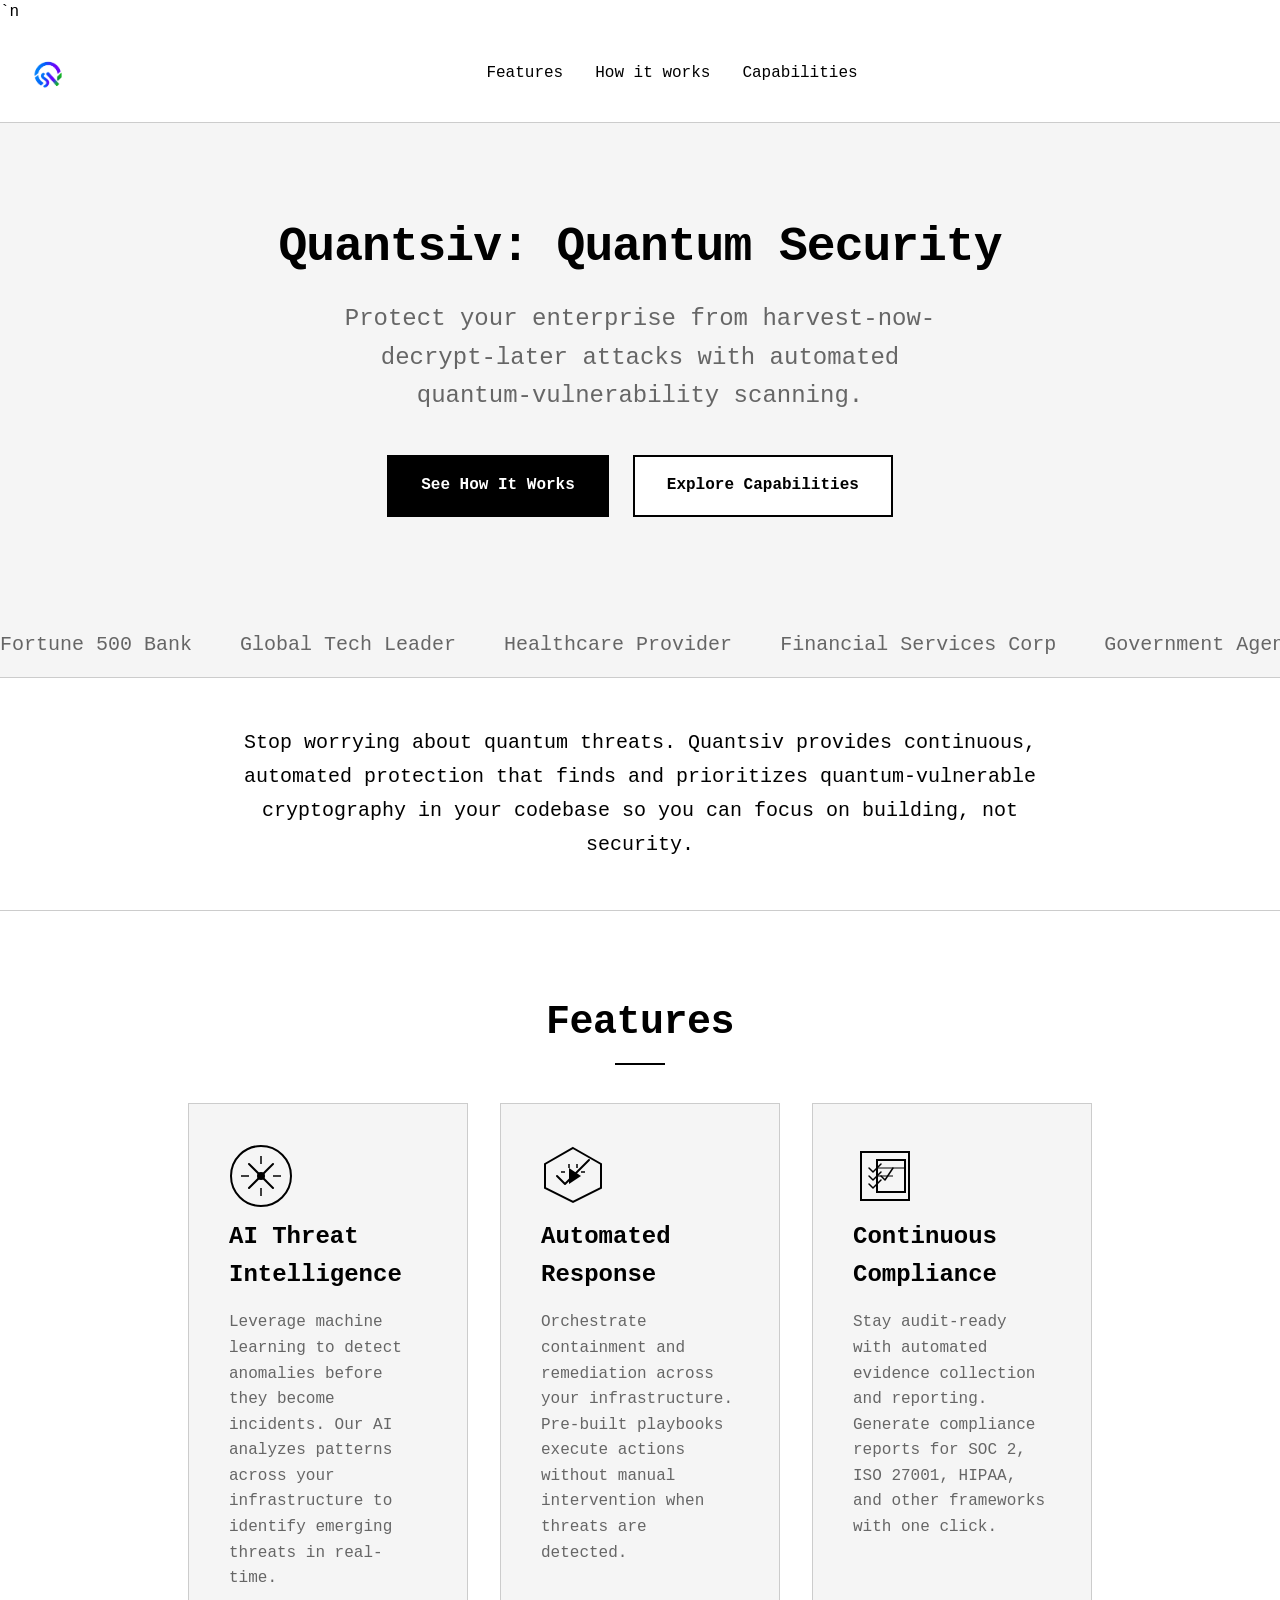
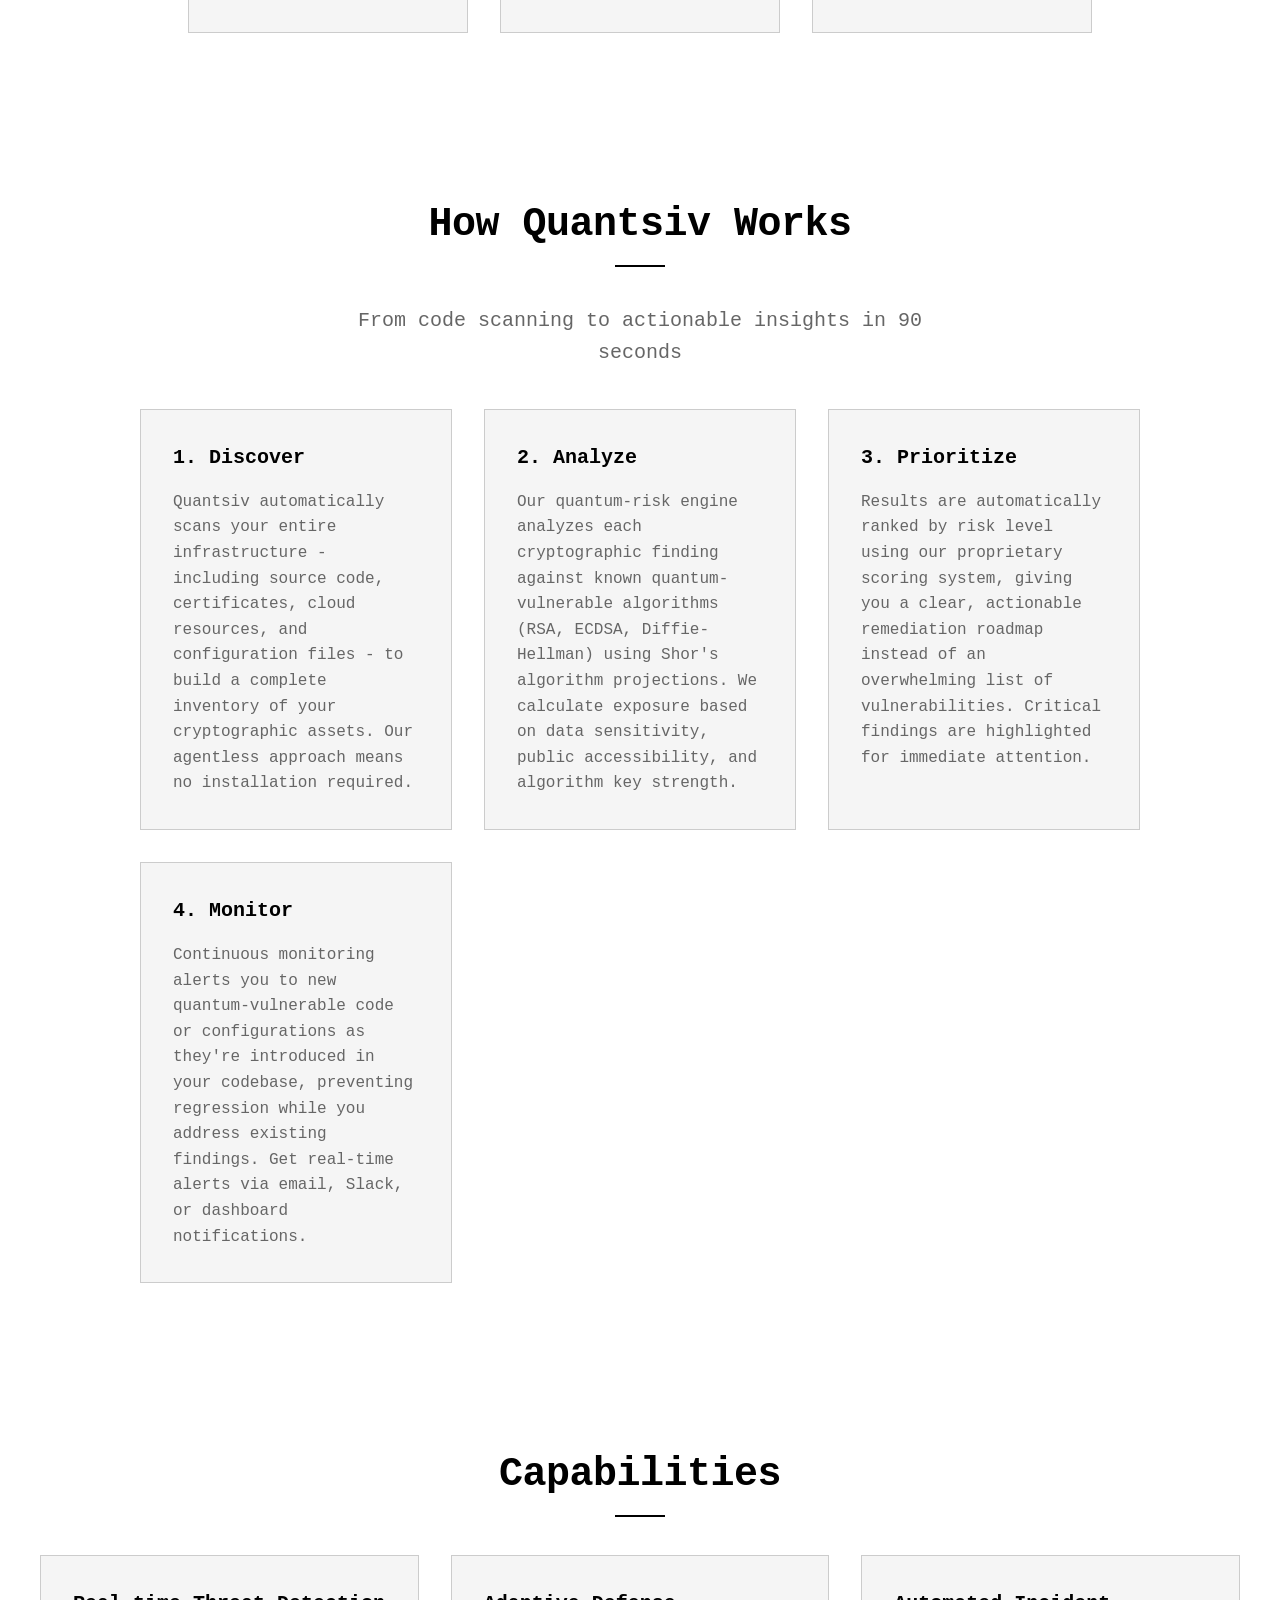
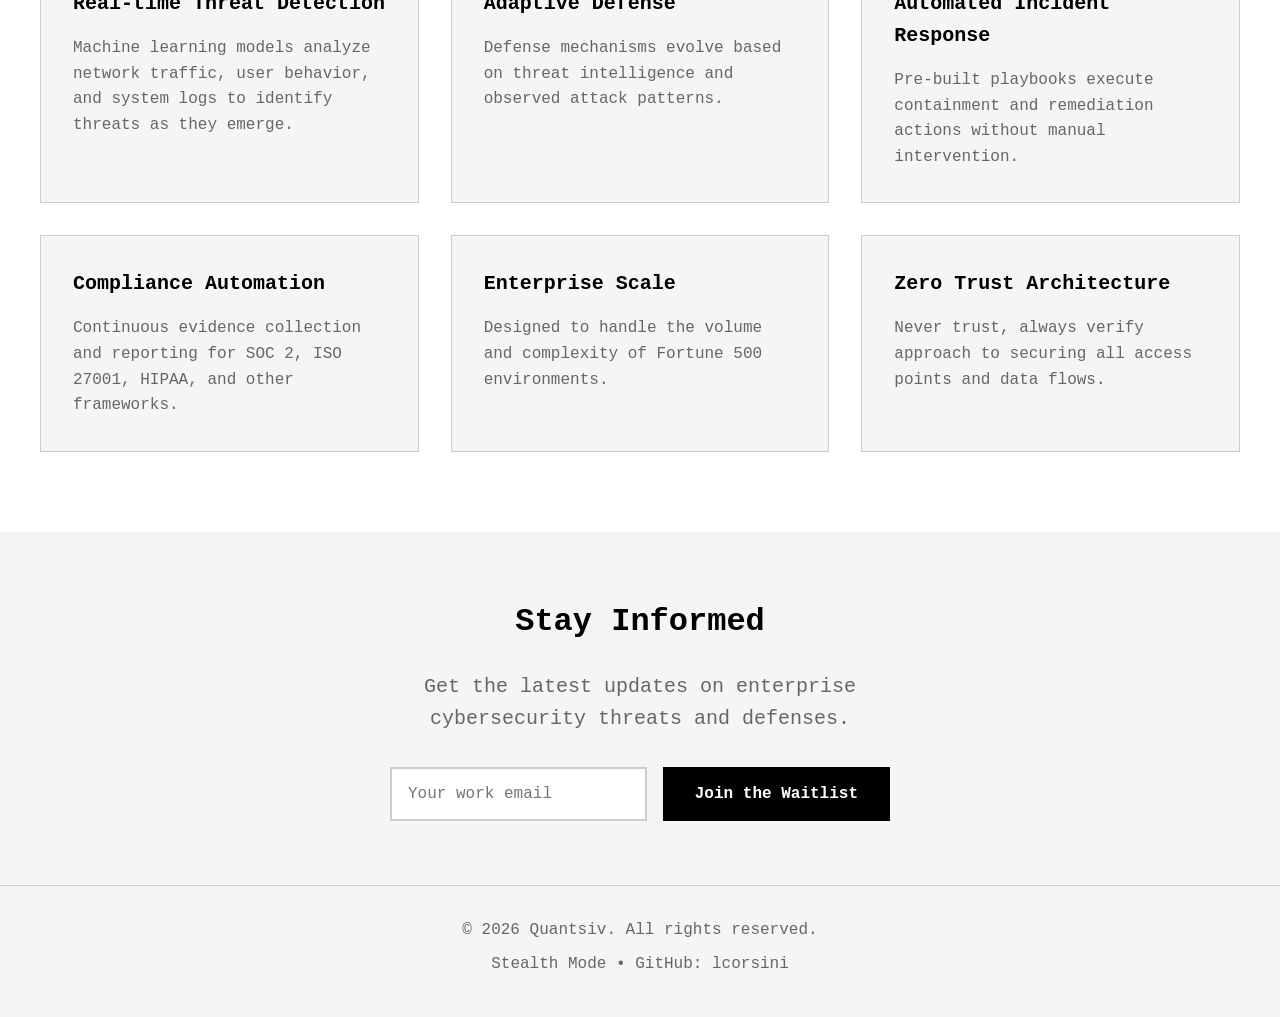
==== index.html @ 157225ce "Remove the 90-second note from How Quantsiv Works" ====
<!DOCTYPE html>
<html lang="en">
<head>
    <meta charset="UTF-8">`n    <link rel="icon" href="assets/logo-symbol.png" type="image/png">
    <meta name="viewport" content="width=device-width, initial-scale=1.0">
    <title>Quantsiv - Quantum Security Platform</title>
    <link rel="stylesheet" href="style.css">
</head>
<body>
    <!-- Header with three-part layout -->
    <header class="site-header">
        <div class="brand-center"><img src="assets/logo-symbol.png" alt="Quantsiv Logo" class="logo"></div>
        <nav class="nav-center">
            <ul class="nav-list">
                <li><a href="#features" class="nav-link">Features</a></li>
                <li><a href="#how-it-works" class="nav-link">How it works</a></li>
                <li><a href="#capabilities" class="nav-link">Capabilities</a></li>
            </ul>
        </nav>
    </header>

    <!-- Hero section -->
    <section class="hero">
        <h1>Quantsiv: Quantum Security</h1>
<p class="hero-subheading">Protect your enterprise from harvest-now-decrypt-later attacks with automated quantum-vulnerability scanning.</p>
        <div class="hero-buttons">
            <a href="#features" class="cta-primary">See How It Works</a>
            <a href="#capabilities" class="cta-secondary">Explore Capabilities</a>
        </div>
    </section>

    <!-- Supported companies auto-scrolling banner -->
    <section class="supported-banner">
        <div class="banner-track">
            <span class="banner-item">Fortune 500 Bank</span>
            <span class="banner-item">Global Tech Leader</span>
            <span class="banner-item">Healthcare Provider</span>
            <span class="banner-item">Financial Services Corp</span>
            <span class="banner-item">Government Agency</span>
            <span class="banner-item">Retail Chain</span>
            <span class="banner-item">Manufacturing Giant</span>
            <span class="banner-item">Telecom Provider</span>
            <span class="banner-item">Fortune 500 Bank</span>
            <span class="banner-item">Global Tech Leader</span>
            <span class="banner-item">Healthcare Provider</span>
            <span class="banner-item">Financial Services Corp</span>
            <span class="banner-item">Government Agency</span>
            <span class="banner-item">Retail Chain</span>
            <span class="banner-item">Manufacturing Giant</span>
            <span class="banner-item">Telecom Provider</span>
        </div>
    </section>

    <!-- Security statement -->
    <section class="security-statement">
        <p>Stop worrying about quantum threats. Quantsiv provides continuous, automated protection that finds and prioritizes quantum-vulnerable cryptography in your codebase so you can focus on building, not security.</p>
    </section>

    <!-- Features section -->
    <section id="features" class="section">
        <h2>Features</h2>
        <div class="features-grid">
            <div class="feature-card">
                <img src="assets/threat-intelligence.svg" alt="Threat Intelligence Illustration" class="feature-icon">
                <h3>AI Threat Intelligence</h3>
                <p>Leverage machine learning to detect anomalies before they become incidents. Our AI analyzes patterns across your infrastructure to identify emerging threats in real-time.</p>
            </div>
            <div class="feature-card">
                <img src="assets/automated-response.svg" alt="Automated Response Illustration" class="feature-icon">
                <h3>Automated Response</h3>
                <p>Orchestrate containment and remediation across your infrastructure. Pre-built playbooks execute actions without manual intervention when threats are detected.</p>
            </div>
            <div class="feature-card">
                <img src="assets/compliance.svg" alt="Compliance Illustration" class="feature-icon">
                <h3>Continuous Compliance</h3>
                <p>Stay audit‑ready with automated evidence collection and reporting. Generate compliance reports for SOC 2, ISO 27001, HIPAA, and other frameworks with one click.</p>
            </div>
        </div>
    </section>

    <!-- How it works section -->
    <section id="how-it-works" class="section">
        <h2>How Quantsiv Works</h2>
        <p class="section-subheading">From code scanning to actionable insights in 90 seconds</p>
        <div class="process-steps">
            <div class="step">
                <h3>1. Discover</h3>
                <p>Quantsiv automatically scans your entire infrastructure - including source code, certificates, cloud resources, and configuration files - to build a complete inventory of your cryptographic assets. Our agentless approach means no installation required.</p>
            </div>
            <div class="step">
                <h3>2. Analyze</h3>
                <p>Our quantum-risk engine analyzes each cryptographic finding against known quantum-vulnerable algorithms (RSA, ECDSA, Diffie-Hellman) using Shor's algorithm projections. We calculate exposure based on data sensitivity, public accessibility, and algorithm key strength.</p>
            </div>
            <div class="step">
                <h3>3. Prioritize</h3>
                <p>Results are automatically ranked by risk level using our proprietary scoring system, giving you a clear, actionable remediation roadmap instead of an overwhelming list of vulnerabilities. Critical findings are highlighted for immediate attention.</p>
            </div>
            <div class="step">
                <h3>4. Monitor</h3>
                <p>Continuous monitoring alerts you to new quantum-vulnerable code or configurations as they're introduced in your codebase, preventing regression while you address existing findings. Get real-time alerts via email, Slack, or dashboard notifications.</p>
            </div>
        </div>
        
        <div class="process-footer">
            <p class="process-note"></p>
        </div>
    </section>

    <!-- Capabilities section -->
    <section id="capabilities" class="section">
        <h2>Capabilities</h2>
        <div class="capabilities-grid">
            <div class="capability-item">
                <h3>Real-time Threat Detection</h3>
                <p>Machine learning models analyze network traffic, user behavior, and system logs to identify threats as they emerge.</p>
            </div>
            <div class="capability-item">
                <h3>Adaptive Defense</h3>
                <p>Defense mechanisms evolve based on threat intelligence and observed attack patterns.</p>
            </div>
            <div class="capability-item">
                <h3>Automated Incident Response</h3>
                <p>Pre-built playbooks execute containment and remediation actions without manual intervention.</p>
            </div>
            <div class="capability-item">
                <h3>Compliance Automation</h3>
                <p>Continuous evidence collection and reporting for SOC 2, ISO 27001, HIPAA, and other frameworks.</p>
            </div>
            <div class="capability-item">
                <h3>Enterprise Scale</h3>
                <p>Designed to handle the volume and complexity of Fortune 500 environments.</p>
            </div>
            <div class="capability-item">
                <h3>Zero Trust Architecture</h3>
                <p>Never trust, always verify approach to securing all access points and data flows.</p>
            </div>
        </div>
    </section>

    <!-- Newsletter section -->
    <section class="newsletter">
        <h2>Stay Informed</h2>
        <p>Get the latest updates on enterprise cybersecurity threats and defenses.</p>
        <form id="contact-form">
            <input type="email" placeholder="Your work email" required>
            <button type="submit">Join the Waitlist</button>
        </form>
    </section>

    <!-- Footer -->
    <footer>
        <div>© 2026 Quantsiv. All rights reserved.</div>
        <div>Stealth Mode • GitHub: lcorsini</div>
    </footer>

    <script src="script.js"></script>
</body>
</html>
---- style.css ----
/* Quantsiv Landing Page - Redesign */
:root {
    /* Black and White Color Scheme */
    --color-black: #000000;
    --color-white: #ffffff;
    --color-gray-light: #f5f5f5;
    --color-gray-medium: #cccccc;
    --color-gray-dark: #666666;

    /* Typography */
    --font-primary: 'Courier New', Courier, monospace;
    --font-size-base: 16px;
    --font-size-lg: 1.25rem;
    --font-size-xl: 1.5rem;
    --font-size-2xl: 2rem;
    --font-size-3xl: 2.5rem;
    --font-size-4xl: 3rem;
}

/* Base Styles */
* {
    margin: 0;
    padding: 0;
    box-sizing: border-box;
}

body {
    font-family: var(--font-primary);
    font-size: var(--font-size-base);
    background-color: var(--color-white);
    color: var(--color-black);
    line-height: 1.6;
}

/* Header Layout */
.site-header {
    display: flex;
    justify-content: center;
    align-items: center;
    padding: 2rem;
    border-bottom: 1px solid var(--color-gray-medium);
    gap: 2rem;
    flex-wrap: wrap;
}

.logo-left,
.brand-center,
.nav-right {
    display: flex;
    align-items: center;
}

.logo-left {
    font-weight: bold;
    font-size: var(--font-size-xl);
    letter-spacing: -0.5px;
}

.brand-center {
    font-weight: bold;
    font-size: var(--font-size-2xl);
    letter-spacing: -1px;
    justify-content: center;
}

.nav-right {
    gap: 2rem;
}

.nav-list {
    display: flex;
    list-style: none;
    gap: 2rem;
}

.nav-link {
    text-decoration: none;
    color: var(--color-black);
    font-weight: 500;
    transition: opacity 0.3s ease;
}

.nav-link:hover {
    opacity: 0.8;
}

/* Hero Section */
.hero {
    text-align: center;
    padding: 6rem 2rem;
    background-color: var(--color-gray-light);
}

.hero h1 {
    font-size: var(--font-size-4xl);
    margin-bottom: 1.5rem;
    letter-spacing: -1px;
    line-height: 1.2;
}

.hero-subheading {
    font-size: var(--font-size-xl);
    color: var(--color-gray-dark);
    margin-bottom: 2.5rem;
    max-width: 600px;
    margin-left: auto;
    margin-right: auto;
}

.hero-buttons {
    display: flex;
    gap: 1.5rem;
    justify-content: center;
    flex-wrap: wrap;
}

.cta-primary,
.cta-secondary {
    display: inline-block;
    padding: 1rem 2rem;
    border-radius: 0;
    text-decoration: none;
    font-weight: bold;
    transition: all 0.3s ease;
    border: 2px solid;
    cursor: pointer;
}

.cta-primary {
    background-color: var(--color-black);
    color: var(--color-white);
    border-color: var(--color-black);
}

.cta-primary:hover {
    background-color: var(--color-white);
    color: var(--color-black);
}

.cta-secondary {
    background-color: var(--color-white);
    color: var(--color-black);
    border-color: var(--color-black);
}

.cta-secondary:hover {
    background-color: var(--color-black);
    color: var(--color-white);
}

/* Supported Companies Banner */
.supported-banner {
    overflow: hidden;
    background-color: var(--color-gray-light);
    padding: 1rem 0;
    position: relative;
}

.banner-track {
    display: flex;
    gap: 3rem;
    animation: marquee 20s linear infinite;
    white-space: nowrap;
}

.banner-item {
    font-size: var(--font-size-lg);
    color: var(--color-gray-dark);
    white-space: nowrap;
}

@keyframes marquee {
    0% {
        transform: translateX(0);
    }
    100% {
        transform: translateX(-50%);
    }
}

/* Security Statement */
.security-statement {
    text-align: center;
    padding: 3rem 2rem;
    background-color: var(--color-white);
    border-top: 1px solid var(--color-gray-medium);
    border-bottom: 1px solid var(--color-gray-medium);
}

.security-statement p {
    font-size: var(--font-size-lg);
    max-width: 800px;
    margin: 0 auto;
    line-height: 1.7;
    color: var(--color-black);
}

/* Sections */
.section {
    padding: 5rem 2rem;
    text-align: center;
}

.section h2 {
    font-size: var(--font-size-3xl);
    margin-bottom: 3rem;
    letter-spacing: -0.5px;
    position: relative;
    display: inline-block;
}

.section h2::after {
    content: '';
    position: absolute;
    bottom: -10px;
    left: 50%;
    transform: translateX(-50%);
    width: 50px;
    height: 2px;
    background-color: var(--color-black);
}

/* New subsection styling */
.section-subheading {
    font-size: var(--font-size-lg);
    color: var(--color-gray-dark);
    margin-bottom: 2.5rem;
    max-width: 600px;
    margin-left: auto;
    margin-right: auto;
}

/* Features Section */
.features-grid {
    display: flex;
    gap: 2rem;
    justify-content: center;
    flex-wrap: wrap;
    max-width: 1200px;
    margin: 0 auto;
}

.feature-card {
    background-color: var(--color-gray-light);
    border: 1px solid var(--color-gray-medium);
    border-radius: 0;
    padding: 2.5rem;
    width: 280px;
    text-align: left;
    transition: transform 0.3s ease, box-shadow 0.3s ease;
}

.feature-card:hover {
    transform: translateY(-5px);
    box-shadow: 0 10px 20px rgba(0,0,0,0.1);
}

.feature-card h3 {
    font-size: var(--font-size-xl);
    margin-bottom: 1rem;
    color: var(--color-black);
}

.feature-card p {
    font-size: var(--font-size-base);
    color: var(--color-gray-dark);
    line-height: 1.6;
}

/* How it works section */
.process-steps {
    display: flex;
    gap: 2rem;
    justify-content: center;
    flex-wrap: wrap;
    max-width: 1000px;
    margin: 0 auto;
}

.step {
    background-color: var(--color-gray-light);
    border: 1px solid var(--color-gray-medium);
    border-radius: 0;
    padding: 2rem;
    width: 280px;
    text-align: left;
}

.step h3 {
    font-size: var(--font-size-lg);
    margin-bottom: 1rem;
    color: var(--color-black);
}

.step p {
    font-size: var(--font-size-base);
    color: var(--color-gray-dark);
    line-height: 1.6;
}

/* Capabilities Section */
.capabilities-grid {
    display: grid;
    grid-template-columns: repeat(auto-fit, minmax(300px, 1fr));
    gap: 2rem;
    max-width: 1200px;
    margin: 0 auto;
}

.capability-item {
    background-color: var(--color-gray-light);
    border: 1px solid var(--color-gray-medium);
    border-radius: 0;
    padding: 2rem;
    text-align: left;
}

.capability-item h3 {
    font-size: var(--font-size-lg);
    margin-bottom: 1rem;
    color: var(--color-black);
}

.capability-item p {
    font-size: var(--font-size-base);
    color: var(--color-gray-dark);
    line-height: 1.6;
}

/* Newsletter Section */
.newsletter {
    text-align: center;
    padding: 4rem 2rem;
    background-color: var(--color-gray-light);
}

.newsletter h2 {
    font-size: var(--font-size-2xl);
    margin-bottom: 1.5rem;
}

.newsletter p {
    font-size: var(--font-size-lg);
    color: var(--color-gray-dark);
    margin-bottom: 2rem;
    max-width: 600px;
    margin-left: auto;
    margin-right: auto;
}

.newsletter form {
    display: flex;
    gap: 1rem;
    max-width: 500px;
    margin: 0 auto;
}

.newsletter input {
    flex: 1;
    padding: 1rem;
    border: 2px solid var(--color-gray-medium);
    border-radius: 0;
    font-family: var(--font-primary);
    font-size: var(--font-size-base);
}

.newsletter input:focus {
    outline: none;
    border-color: var(--color-black);
}

.newsletter button {
    background-color: var(--color-black);
    color: var(--color-white);
    border: none;
    padding: 1rem 2rem;
    border-radius: 0;
    font-family: var(--font-primary);
    font-size: var(--font-size-base);
    font-weight: bold;
    cursor: pointer;
    transition: background-color 0.3s ease;
}

.newsletter button:hover {
    background-color: var(--color-gray-dark);
}

/* Footer */
footer {
    text-align: center;
    padding: 2rem;
    border-top: 1px solid var(--color-gray-medium);
    background-color: var(--color-gray-light);
    font-size: var(--font-size-base);
}

footer div {
    margin-bottom: 0.5rem;
    color: var(--color-gray-dark);
}

/* Smooth Scroll Behavior */
html {
    scroll-behavior: smooth;
}

/* Responsive Design */
@media (max-width: 768px) {
    .site-header {
        flex-wrap: wrap;
        gap: 1rem;
        padding: 1.5rem;
    }

    .logo-left,
    .brand-center,
    .nav-right {
        width: 100%;
        justify-content: center;
    }

    .nav-list {
        flex-wrap: wrap;
        justify-content: center;
        gap: 1rem;
    }

    .hero {
        padding: 4rem 1.5rem;
    }

    .hero h1 {
        font-size: var(--font-size-2xl);
    }

    .hero-subheading {
        font-size: var(--font-size-base);
    }

    .hero-buttons {
        flex-direction: column;
        align-items: center;
        gap: 1rem;
    }

    .cta-primary,
    .cta-secondary {
        width: 100%;
        max-width: 280px;
        text-align: center;
        padding: 0.875rem 1.5rem;
    }

    .security-statement {
        padding: 2rem 1.5rem;
    }

    .security-statement p {
        font-size: var(--font-size-base);
        line-height: 1.6;
    }

    .section {
        padding: 4rem 1.5rem;
    }

    .section h2 {
        font-size: var(--font-size-2xl);
        margin-bottom: 2rem;
    }

    .feature-card,
    .step {
        width: 100%;
        max-width: 320px;
        margin: 0 auto 1.5rem;
    }

    .features-grid,
    .process-steps {
        gap: 1.5rem;
    }

    .capabilities-grid {
        grid-template-columns: 1fr;
        gap: 1.5rem;
    }

    .newsletter {
        padding: 3rem 1.5rem;
    }

    .newsletter h2 {
        font-size: var(--font-size-xl);
        margin-bottom: 1rem;
    }

    .newsletter p {
        font-size: var(--font-size-lg);
        margin-bottom: 1.5rem;
    }

    .newsletter form {
        gap: 0.75rem;
    }

    .newsletter input,
    .newsletter button {
        padding: 0.875rem;
        font-size: var(--font-size-base);
    }

    .supported-banner {
        padding: 0.75rem 0;
    }

    .banner-track {
        gap: 2rem;
        animation: marquee 15s linear infinite;
    }

    .banner-item {
        font-size: var(--font-size-base);
    }

    footer {
        padding: 1.5rem;
    }

    footer div {
        margin-bottom: 0.25rem;
        font-size: var(--font-size-sm);
    }
}

/* Additional small screen adjustments */
@media (max-width: 480px) {
    .site-header {
        padding: 1rem;
    }

    .logo-left {
        font-size: var(--font-size-lg);
    }

    .brand-center {
        font-size: var(--font-size-xl);
    }

    .hero h1 {
        font-size: var(--font-size-xl);
    }

    .section {
        padding: 3rem 1rem;
    }

    .section h2 {
        font-size: var(--font-size-xl);
    }

    .feature-card,
    .step {
        padding: 2rem;
    }

    .capability-item {
        padding: 1.5rem;
    }

    .newsletter input {
        font-size: var(--font-size-sm);
    }

    .newsletter button {
        font-size: var(--font-size-sm);
        padding: 0.75rem 1.25rem;
    }
}

/* Add font-size-sm variable */
:root {
    /* Black and White Color Scheme */
    --color-black: #000000;
    --color-white: #ffffff;
    --color-gray-light: #f5f5f5;
    --color-gray-medium: #cccccc;
    --color-gray-dark: #666666;

    /* Typography */
    --font-primary: 'Courier New', Courier, monospace;
    --font-size-base: 16px;
    --font-size-sm: 0.875rem;
    --font-size-lg: 1.25rem;
    --font-size-xl: 1.5rem;
    --font-size-2xl: 2rem;
    --font-size-3xl: 2.5rem;
    --font-size-4xl: 3rem;
}
/* Logo styles */
.logo {
    height: 2rem;
    width: auto;
    display: inline-block;
}

/* Header layout adjustments */
.site-header {
    justify-content: flex-start;
    align-items: center;
}
.brand-center {
    flex-shrink: 0;
}
.nav-center {
    flex-grow: 1;
    text-align: center;
}
.nav-list {
    justify-content: center;
}

/* Process steps stacked horizontal rectangles */
.process-steps {
    flex-direction: column;
    align-items: stretch;
}
.step {
    width: 100%;
    max-width: none;
}

/* Process steps like capabilities rectangles */
.process-steps {
    display: grid;
    grid-template-columns: repeat(auto-fit, minmax(300px, 1fr));
    gap: 2rem;
}
.step {
    width: 100%;
}
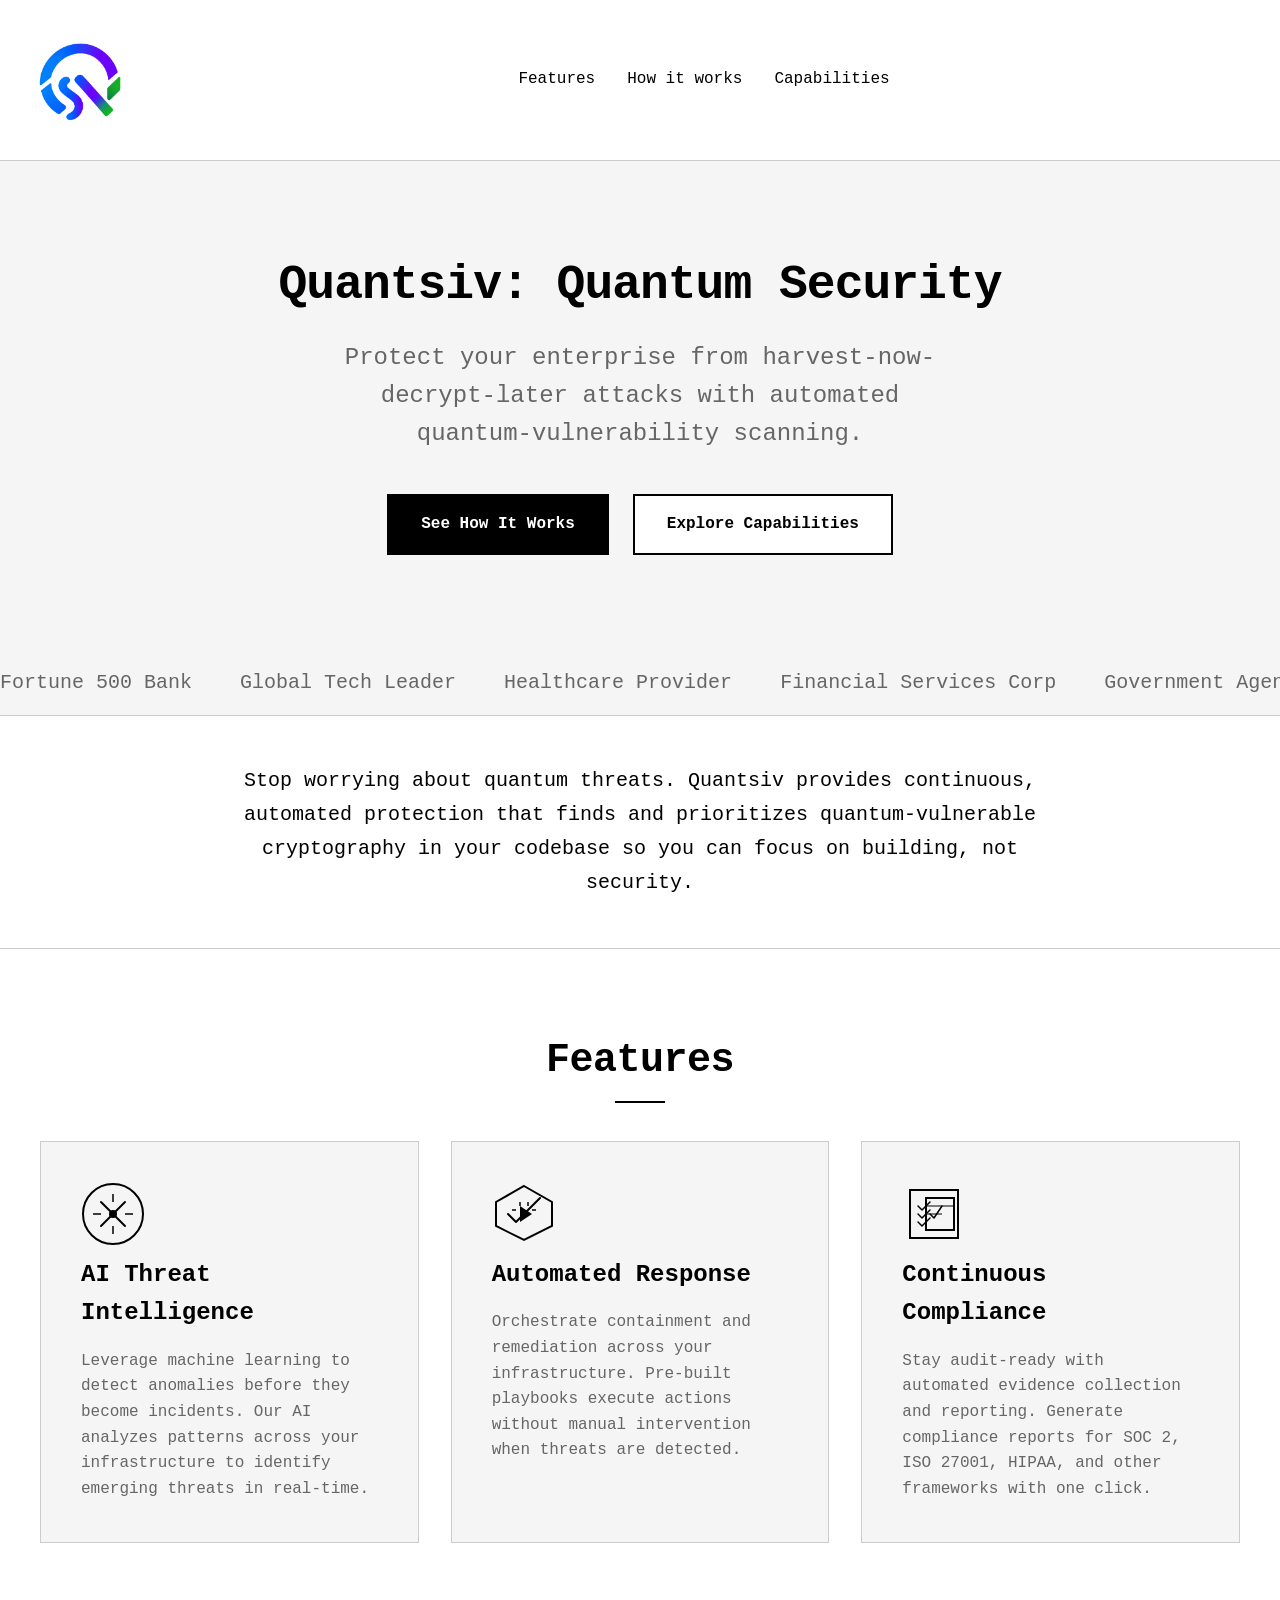
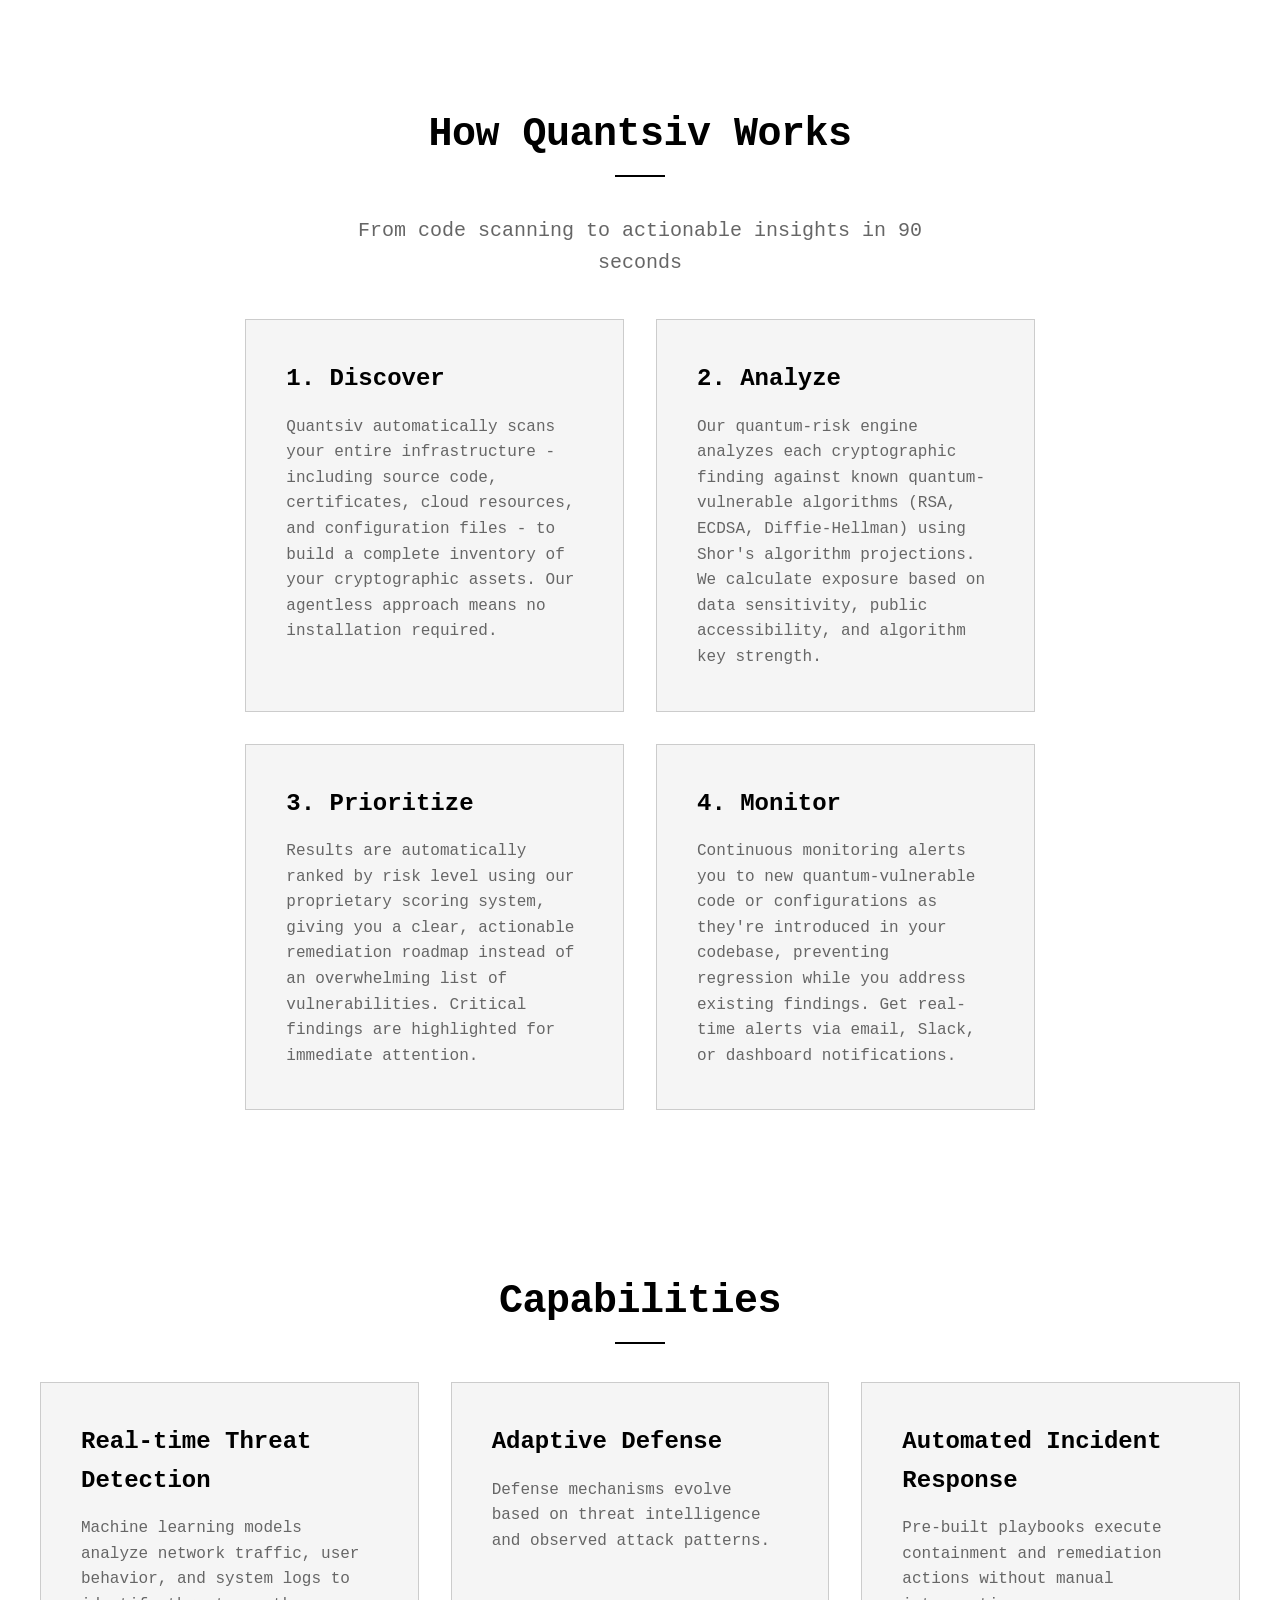
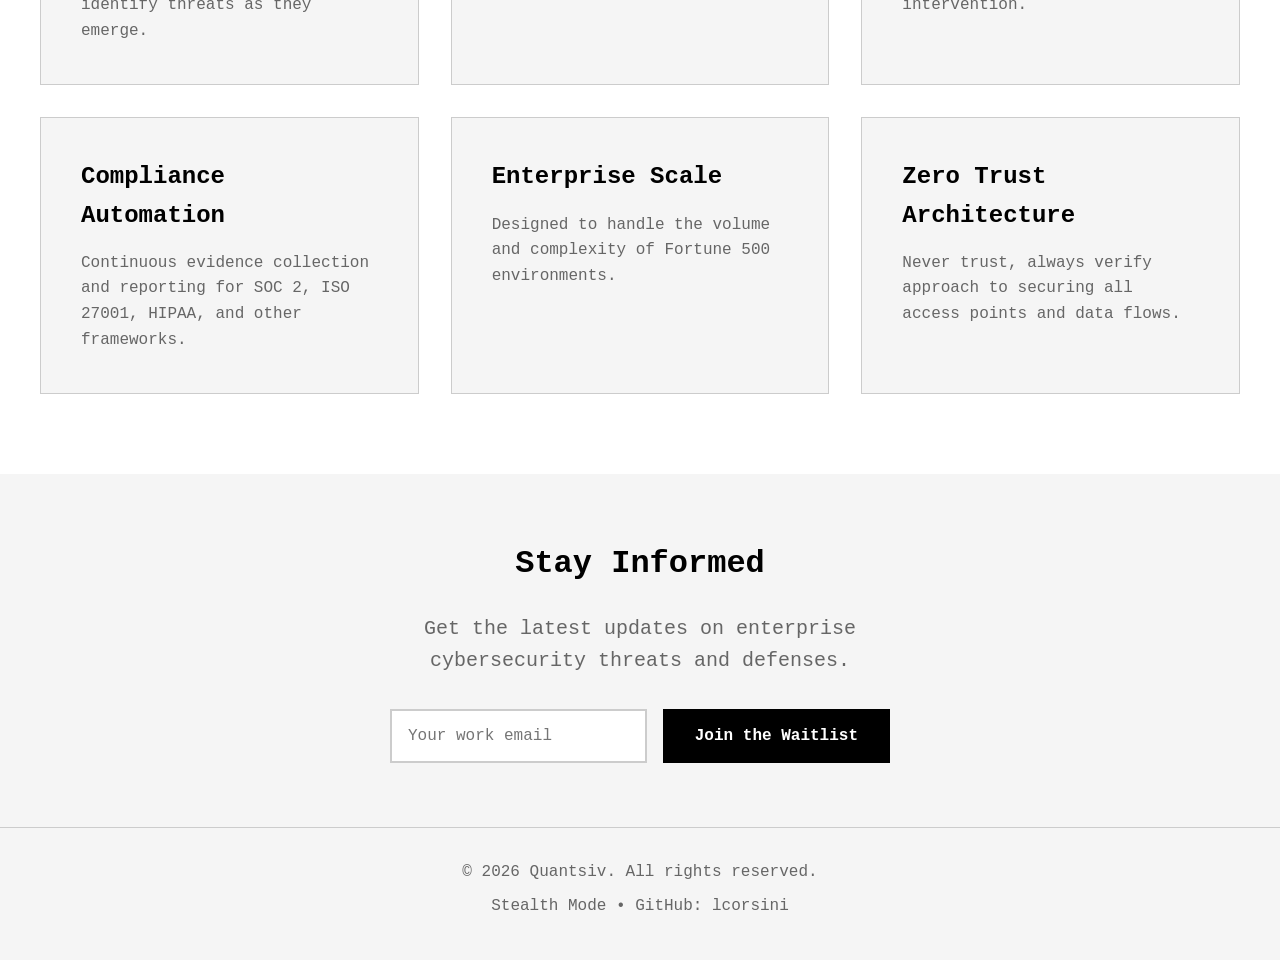
==== commit 6e31685f: "Unify card grids and fix stray character in head - Remove stray "n" between the charset meta and fav" ====
--- a/index.html
+++ b/index.html
@@ -1,7 +1,8 @@
 <!DOCTYPE html>
 <html lang="en">
 <head>
-    <meta charset="UTF-8">`n    <link rel="icon" href="assets/logo-symbol.png" type="image/png">
+    <meta charset="UTF-8">
+    <link rel="icon" href="assets/logo-symbol.png" type="image/png">
     <meta name="viewport" content="width=device-width, initial-scale=1.0">
     <title>Quantsiv - Quantum Security Platform</title>
     <link rel="stylesheet" href="style.css">
--- a/style.css
+++ b/style.css
@@ -10,11 +10,16 @@
     /* Typography */
     --font-primary: 'Courier New', Courier, monospace;
     --font-size-base: 16px;
+    --font-size-sm: 0.875rem;
     --font-size-lg: 1.25rem;
     --font-size-xl: 1.5rem;
     --font-size-2xl: 2rem;
     --font-size-3xl: 2.5rem;
     --font-size-4xl: 3rem;
+
+    /* Shared card grid (Features / How it works / Capabilities) */
+    --grid-max: 1200px;
+    --grid-gap: 2rem;
 }
 
 /* Base Styles */
@@ -35,7 +40,7 @@
 /* Header Layout */
 .site-header {
     display: flex;
-    justify-content: center;
+    justify-content: flex-start;
     align-items: center;
     padding: 2rem;
     border-bottom: 1px solid var(--color-gray-medium);
@@ -48,6 +53,25 @@
 .nav-right {
     display: flex;
     align-items: center;
+}
+
+.logo {
+    height: 6rem;
+    width: auto;
+    display: inline-block;
+}
+
+.brand-center {
+    flex-shrink: 0;
+}
+
+.nav-center {
+    flex-grow: 1;
+    text-align: center;
+}
+
+.nav-list {
+    justify-content: center;
 }
 
 .logo-left {
@@ -230,97 +254,58 @@
     margin-right: auto;
 }
 
-/* Features Section */
-.features-grid {
-    display: flex;
-    gap: 2rem;
-    justify-content: center;
-    flex-wrap: wrap;
-    max-width: 1200px;
+/* Card grids - Features, How it works and Capabilities share one grid system */
+.features-grid,
+.capabilities-grid,
+.process-steps {
+    display: grid;
+    gap: var(--grid-gap);
+    max-width: var(--grid-max);
     margin: 0 auto;
 }
 
-.feature-card {
+.features-grid,
+.capabilities-grid {
+    grid-template-columns: repeat(3, 1fr);
+}
+
+/* 2x2: steps 1 + 2 on the top row, 3 + 4 on the bottom row.
+   The container is narrowed so a 2-up cell ends up exactly as wide as a
+   3-up cell in the sections above. */
+.process-steps {
+    grid-template-columns: repeat(2, 1fr);
+    max-width: calc((var(--grid-max) - 2 * var(--grid-gap)) / 3 * 2 + var(--grid-gap));
+}
+
+/* Cards - identical box, padding and ease-out hover for all three sections */
+.feature-card,
+.step,
+.capability-item {
     background-color: var(--color-gray-light);
     border: 1px solid var(--color-gray-medium);
     border-radius: 0;
     padding: 2.5rem;
-    width: 280px;
     text-align: left;
-    transition: transform 0.3s ease, box-shadow 0.3s ease;
-}
-
-.feature-card:hover {
+    transition: transform 0.3s ease-out, box-shadow 0.3s ease-out;
+}
+
+.feature-card:hover,
+.step:hover,
+.capability-item:hover {
     transform: translateY(-5px);
-    box-shadow: 0 10px 20px rgba(0,0,0,0.1);
-}
-
-.feature-card h3 {
+    box-shadow: 0 10px 20px rgba(0, 0, 0, 0.1);
+}
+
+.feature-card h3,
+.step h3,
+.capability-item h3 {
     font-size: var(--font-size-xl);
     margin-bottom: 1rem;
     color: var(--color-black);
 }
 
-.feature-card p {
-    font-size: var(--font-size-base);
-    color: var(--color-gray-dark);
-    line-height: 1.6;
-}
-
-/* How it works section */
-.process-steps {
-    display: flex;
-    gap: 2rem;
-    justify-content: center;
-    flex-wrap: wrap;
-    max-width: 1000px;
-    margin: 0 auto;
-}
-
-.step {
-    background-color: var(--color-gray-light);
-    border: 1px solid var(--color-gray-medium);
-    border-radius: 0;
-    padding: 2rem;
-    width: 280px;
-    text-align: left;
-}
-
-.step h3 {
-    font-size: var(--font-size-lg);
-    margin-bottom: 1rem;
-    color: var(--color-black);
-}
-
-.step p {
-    font-size: var(--font-size-base);
-    color: var(--color-gray-dark);
-    line-height: 1.6;
-}
-
-/* Capabilities Section */
-.capabilities-grid {
-    display: grid;
-    grid-template-columns: repeat(auto-fit, minmax(300px, 1fr));
-    gap: 2rem;
-    max-width: 1200px;
-    margin: 0 auto;
-}
-
-.capability-item {
-    background-color: var(--color-gray-light);
-    border: 1px solid var(--color-gray-medium);
-    border-radius: 0;
-    padding: 2rem;
-    text-align: left;
-}
-
-.capability-item h3 {
-    font-size: var(--font-size-lg);
-    margin-bottom: 1rem;
-    color: var(--color-black);
-}
-
+.feature-card p,
+.step p,
 .capability-item p {
     font-size: var(--font-size-base);
     color: var(--color-gray-dark);
@@ -470,19 +455,9 @@
         margin-bottom: 2rem;
     }
 
-    .feature-card,
-    .step {
-        width: 100%;
-        max-width: 320px;
-        margin: 0 auto 1.5rem;
-    }
-
     .features-grid,
+    .capabilities-grid,
     .process-steps {
-        gap: 1.5rem;
-    }
-
-    .capabilities-grid {
         grid-template-columns: 1fr;
         gap: 1.5rem;
     }
@@ -561,10 +536,7 @@
     }
 
     .feature-card,
-    .step {
-        padding: 2rem;
-    }
-
+    .step,
     .capability-item {
         padding: 1.5rem;
     }
@@ -579,64 +551,3 @@
     }
 }
 
-/* Add font-size-sm variable */
-:root {
-    /* Black and White Color Scheme */
-    --color-black: #000000;
-    --color-white: #ffffff;
-    --color-gray-light: #f5f5f5;
-    --color-gray-medium: #cccccc;
-    --color-gray-dark: #666666;
-
-    /* Typography */
-    --font-primary: 'Courier New', Courier, monospace;
-    --font-size-base: 16px;
-    --font-size-sm: 0.875rem;
-    --font-size-lg: 1.25rem;
-    --font-size-xl: 1.5rem;
-    --font-size-2xl: 2rem;
-    --font-size-3xl: 2.5rem;
-    --font-size-4xl: 3rem;
-}
-/* Logo styles */
-.logo {
-    height: 2rem;
-    width: auto;
-    display: inline-block;
-}
-
-/* Header layout adjustments */
-.site-header {
-    justify-content: flex-start;
-    align-items: center;
-}
-.brand-center {
-    flex-shrink: 0;
-}
-.nav-center {
-    flex-grow: 1;
-    text-align: center;
-}
-.nav-list {
-    justify-content: center;
-}
-
-/* Process steps stacked horizontal rectangles */
-.process-steps {
-    flex-direction: column;
-    align-items: stretch;
-}
-.step {
-    width: 100%;
-    max-width: none;
-}
-
-/* Process steps like capabilities rectangles */
-.process-steps {
-    display: grid;
-    grid-template-columns: repeat(auto-fit, minmax(300px, 1fr));
-    gap: 2rem;
-}
-.step {
-    width: 100%;
-}
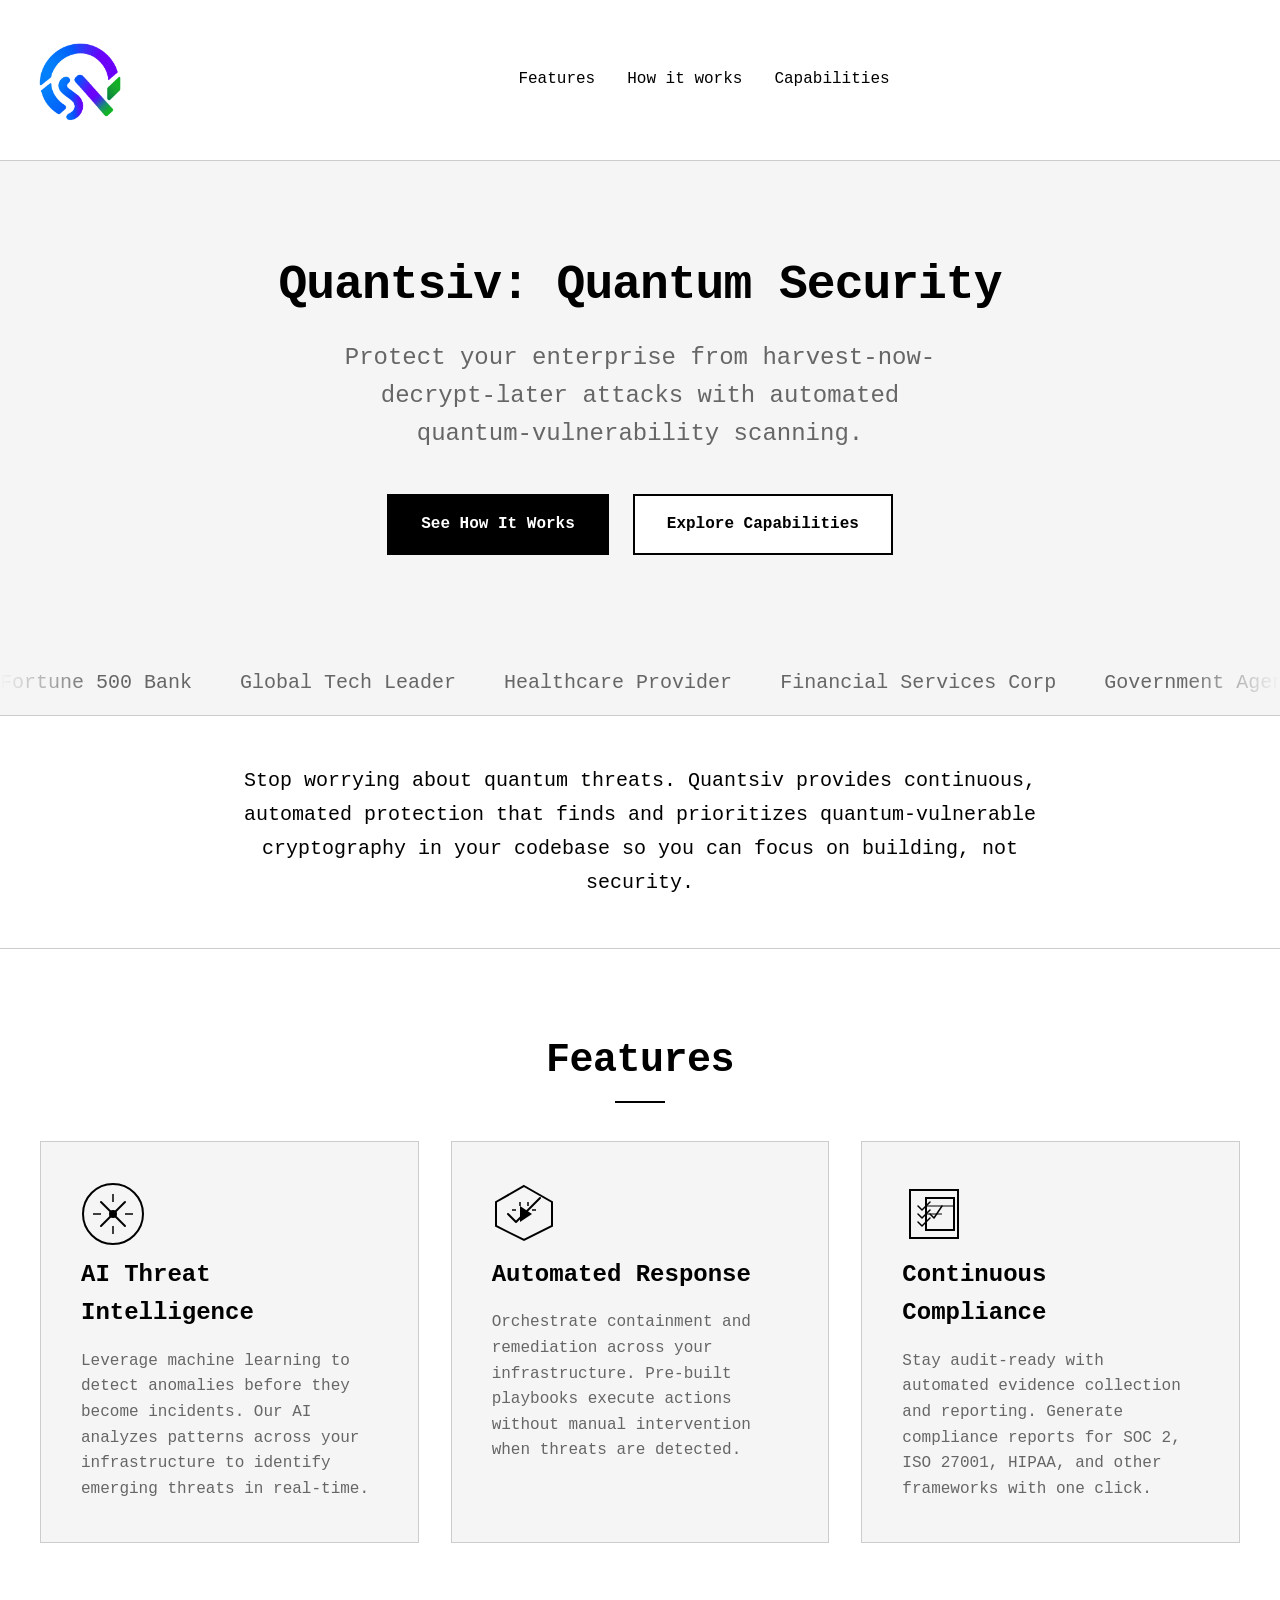
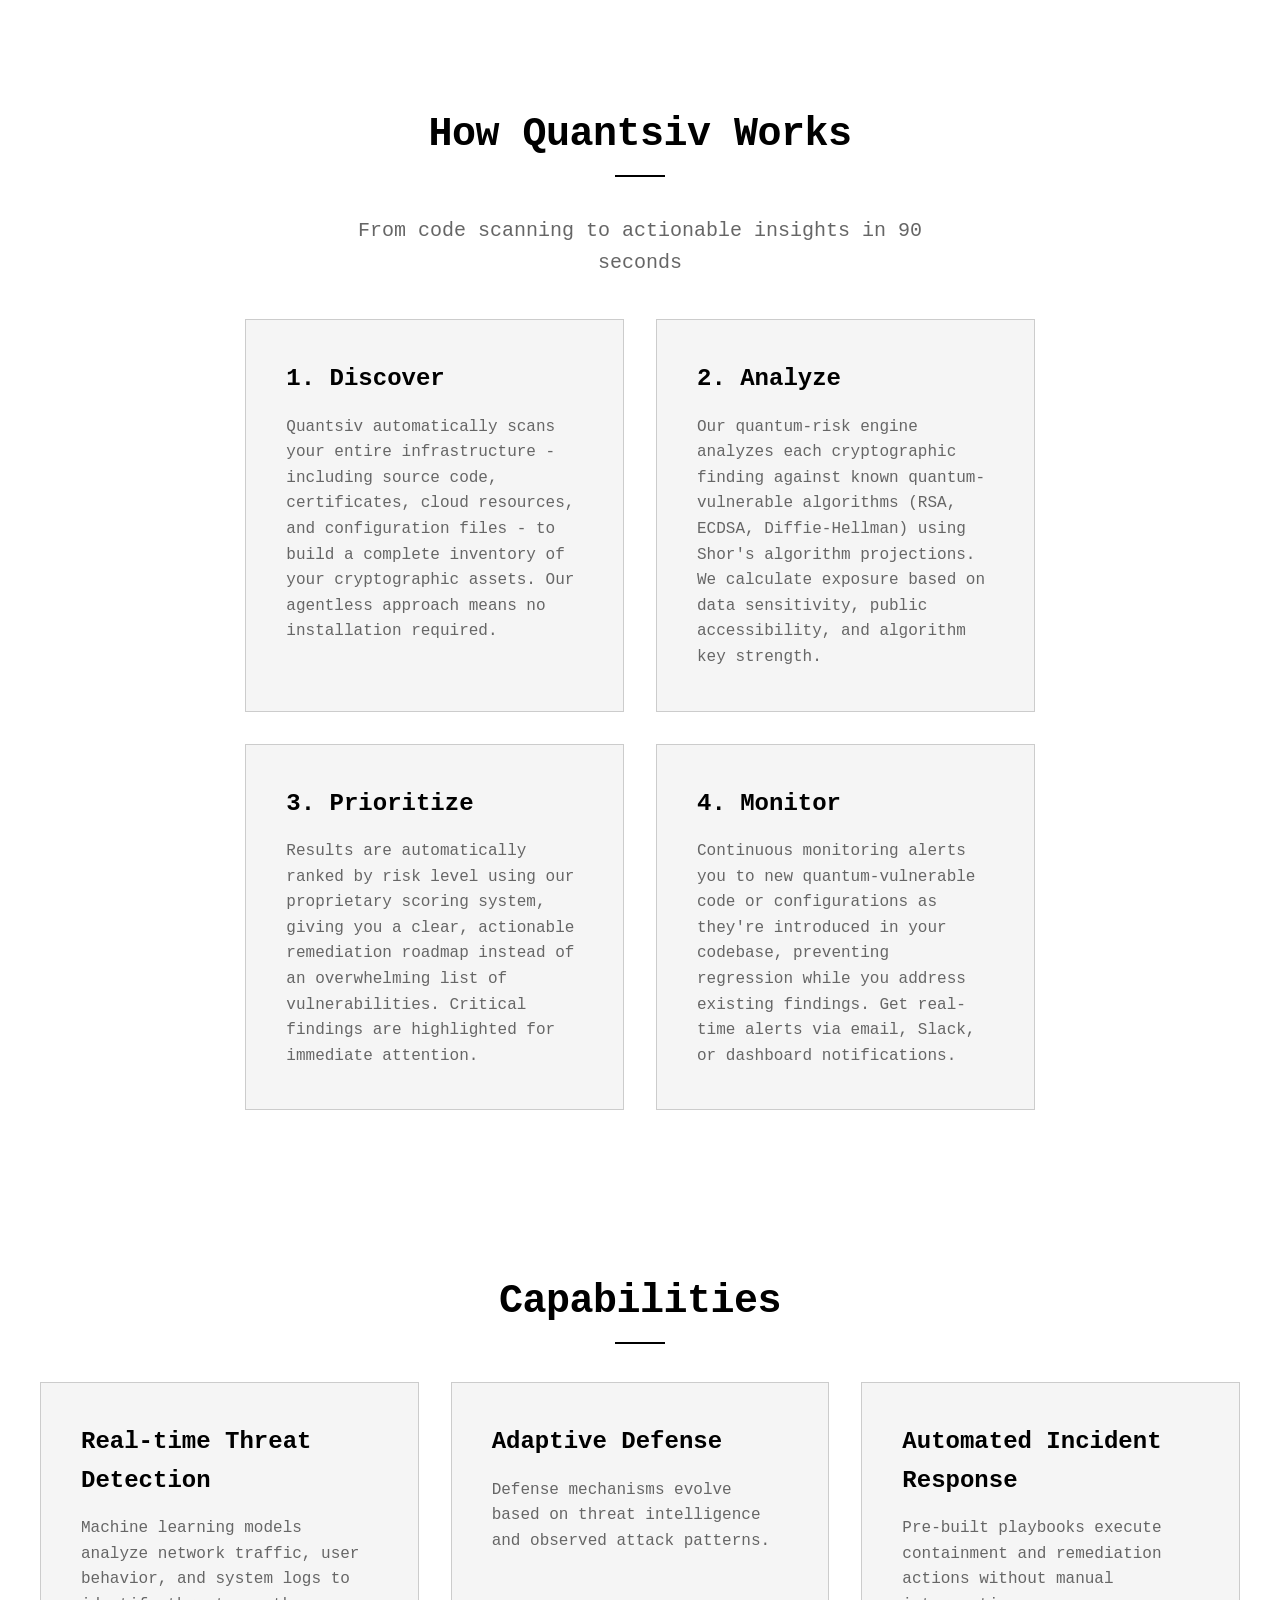
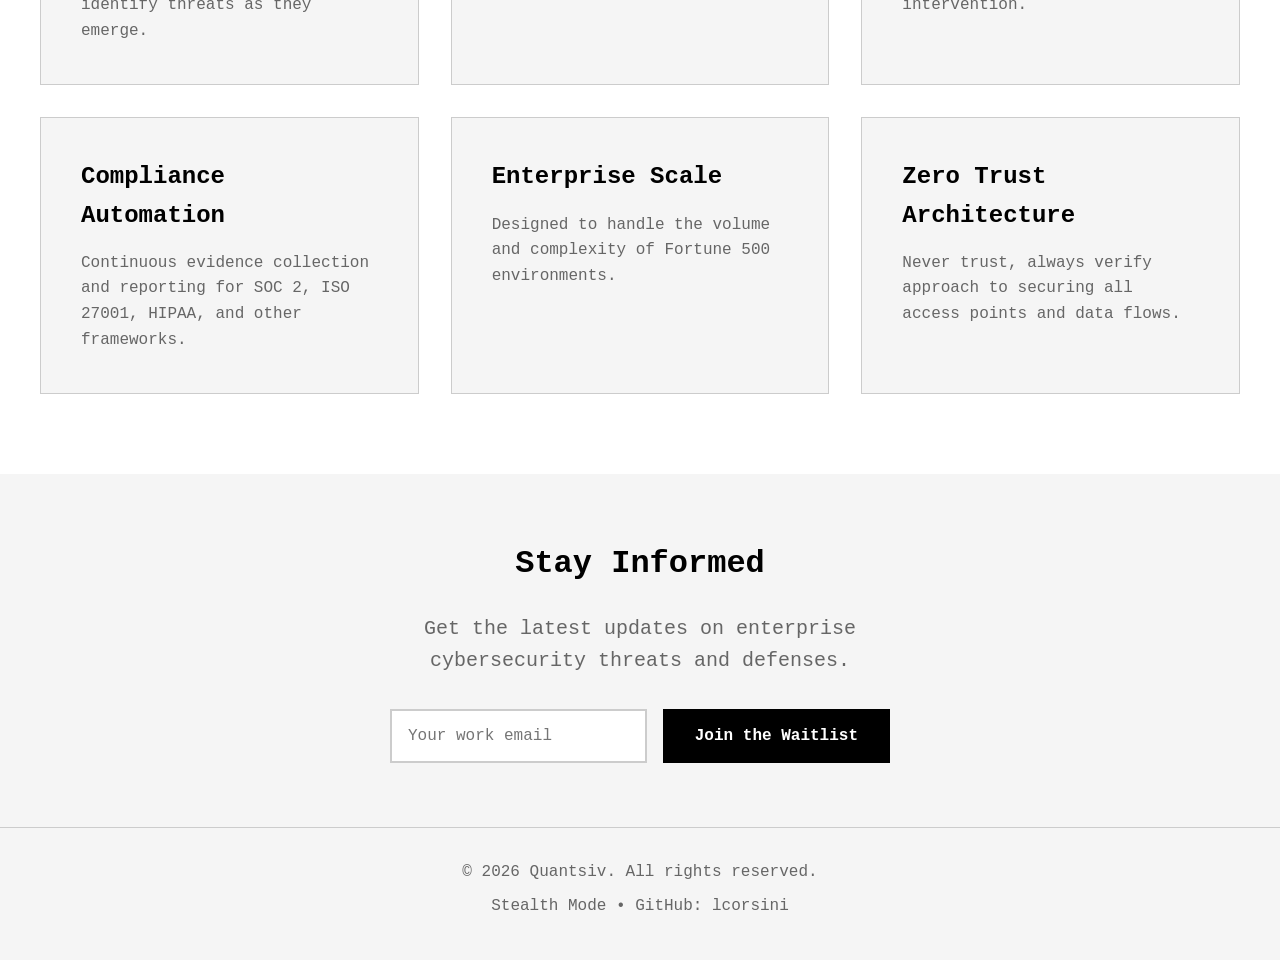
==== commit f6115837: "Make the marquee seamless and gapless on ultra-wide screens The track listed its names twice in a fl" ====
--- a/index.html
+++ b/index.html
@@ -33,22 +33,80 @@
     <!-- Supported companies auto-scrolling banner -->
     <section class="supported-banner">
         <div class="banner-track">
-            <span class="banner-item">Fortune 500 Bank</span>
-            <span class="banner-item">Global Tech Leader</span>
-            <span class="banner-item">Healthcare Provider</span>
-            <span class="banner-item">Financial Services Corp</span>
-            <span class="banner-item">Government Agency</span>
-            <span class="banner-item">Retail Chain</span>
-            <span class="banner-item">Manufacturing Giant</span>
-            <span class="banner-item">Telecom Provider</span>
-            <span class="banner-item">Fortune 500 Bank</span>
-            <span class="banner-item">Global Tech Leader</span>
-            <span class="banner-item">Healthcare Provider</span>
-            <span class="banner-item">Financial Services Corp</span>
-            <span class="banner-item">Government Agency</span>
-            <span class="banner-item">Retail Chain</span>
-            <span class="banner-item">Manufacturing Giant</span>
-            <span class="banner-item">Telecom Provider</span>
+            <!-- Two identical halves. The track slides by exactly one half (-50%),
+                 so the loop is seamless. Each half repeats the name list four
+                 times (~8,000px) so the track always outruns the viewport, even
+                 on an ultra-wide monitor at low browser zoom - if a half were
+                 narrower than the banner, a blank gap would travel through it.
+                 The second half is decorative. -->
+            <div class="banner-group">
+                <span class="banner-item">Fortune 500 Bank</span>
+                <span class="banner-item">Global Tech Leader</span>
+                <span class="banner-item">Healthcare Provider</span>
+                <span class="banner-item">Financial Services Corp</span>
+                <span class="banner-item">Government Agency</span>
+                <span class="banner-item">Retail Chain</span>
+                <span class="banner-item">Manufacturing Giant</span>
+                <span class="banner-item">Telecom Provider</span>
+                <span class="banner-item">Fortune 500 Bank</span>
+                <span class="banner-item">Global Tech Leader</span>
+                <span class="banner-item">Healthcare Provider</span>
+                <span class="banner-item">Financial Services Corp</span>
+                <span class="banner-item">Government Agency</span>
+                <span class="banner-item">Retail Chain</span>
+                <span class="banner-item">Manufacturing Giant</span>
+                <span class="banner-item">Telecom Provider</span>
+                <span class="banner-item">Fortune 500 Bank</span>
+                <span class="banner-item">Global Tech Leader</span>
+                <span class="banner-item">Healthcare Provider</span>
+                <span class="banner-item">Financial Services Corp</span>
+                <span class="banner-item">Government Agency</span>
+                <span class="banner-item">Retail Chain</span>
+                <span class="banner-item">Manufacturing Giant</span>
+                <span class="banner-item">Telecom Provider</span>
+                <span class="banner-item">Fortune 500 Bank</span>
+                <span class="banner-item">Global Tech Leader</span>
+                <span class="banner-item">Healthcare Provider</span>
+                <span class="banner-item">Financial Services Corp</span>
+                <span class="banner-item">Government Agency</span>
+                <span class="banner-item">Retail Chain</span>
+                <span class="banner-item">Manufacturing Giant</span>
+                <span class="banner-item">Telecom Provider</span>
+            </div>
+            <div class="banner-group" aria-hidden="true">
+                <span class="banner-item">Fortune 500 Bank</span>
+                <span class="banner-item">Global Tech Leader</span>
+                <span class="banner-item">Healthcare Provider</span>
+                <span class="banner-item">Financial Services Corp</span>
+                <span class="banner-item">Government Agency</span>
+                <span class="banner-item">Retail Chain</span>
+                <span class="banner-item">Manufacturing Giant</span>
+                <span class="banner-item">Telecom Provider</span>
+                <span class="banner-item">Fortune 500 Bank</span>
+                <span class="banner-item">Global Tech Leader</span>
+                <span class="banner-item">Healthcare Provider</span>
+                <span class="banner-item">Financial Services Corp</span>
+                <span class="banner-item">Government Agency</span>
+                <span class="banner-item">Retail Chain</span>
+                <span class="banner-item">Manufacturing Giant</span>
+                <span class="banner-item">Telecom Provider</span>
+                <span class="banner-item">Fortune 500 Bank</span>
+                <span class="banner-item">Global Tech Leader</span>
+                <span class="banner-item">Healthcare Provider</span>
+                <span class="banner-item">Financial Services Corp</span>
+                <span class="banner-item">Government Agency</span>
+                <span class="banner-item">Retail Chain</span>
+                <span class="banner-item">Manufacturing Giant</span>
+                <span class="banner-item">Telecom Provider</span>
+                <span class="banner-item">Fortune 500 Bank</span>
+                <span class="banner-item">Global Tech Leader</span>
+                <span class="banner-item">Healthcare Provider</span>
+                <span class="banner-item">Financial Services Corp</span>
+                <span class="banner-item">Government Agency</span>
+                <span class="banner-item">Retail Chain</span>
+                <span class="banner-item">Manufacturing Giant</span>
+                <span class="banner-item">Telecom Provider</span>
+            </div>
         </div>
     </section>
 
--- a/style.css
+++ b/style.css
@@ -180,10 +180,22 @@
     position: relative;
 }
 
+/* Two identical halves sit side by side; sliding the track by exactly half its
+   width lands the second half where the first one started, so the loop has no
+   visible jump. The trailing padding-right provides the gap between the halves
+   and travels with them. Each half is far wider than any viewport, so the band
+   is never left with a blank stretch. The duration is scaled to that longer
+   track so the items still drift at a calm, readable pace. */
 .banner-track {
     display: flex;
+    width: max-content;
+    animation: marquee 120s linear infinite;
+}
+
+.banner-group {
+    display: flex;
     gap: 3rem;
-    animation: marquee 20s linear infinite;
+    padding-right: 3rem;
     white-space: nowrap;
 }
 
@@ -194,11 +206,35 @@
 }
 
 @keyframes marquee {
-    0% {
+    from {
         transform: translateX(0);
     }
-    100% {
+    to {
         transform: translateX(-50%);
+    }
+}
+
+/* Fade the slider out at both edges on larger screens */
+@media (min-width: 769px) {
+    .supported-banner::before,
+    .supported-banner::after {
+        content: '';
+        position: absolute;
+        top: 0;
+        bottom: 0;
+        width: 6rem;
+        z-index: 2;
+        pointer-events: none;
+    }
+
+    .supported-banner::before {
+        left: 0;
+        background: linear-gradient(to right, var(--color-gray-light), rgba(245, 245, 245, 0));
+    }
+
+    .supported-banner::after {
+        right: 0;
+        background: linear-gradient(to left, var(--color-gray-light), rgba(245, 245, 245, 0));
     }
 }
 
@@ -490,9 +526,13 @@
         padding: 0.75rem 0;
     }
 
+    .banner-group {
+        gap: 2rem;
+        padding-right: 2rem;
+    }
+
     .banner-track {
-        gap: 2rem;
-        animation: marquee 15s linear infinite;
+        animation: marquee 90s linear infinite;
     }
 
     .banner-item {
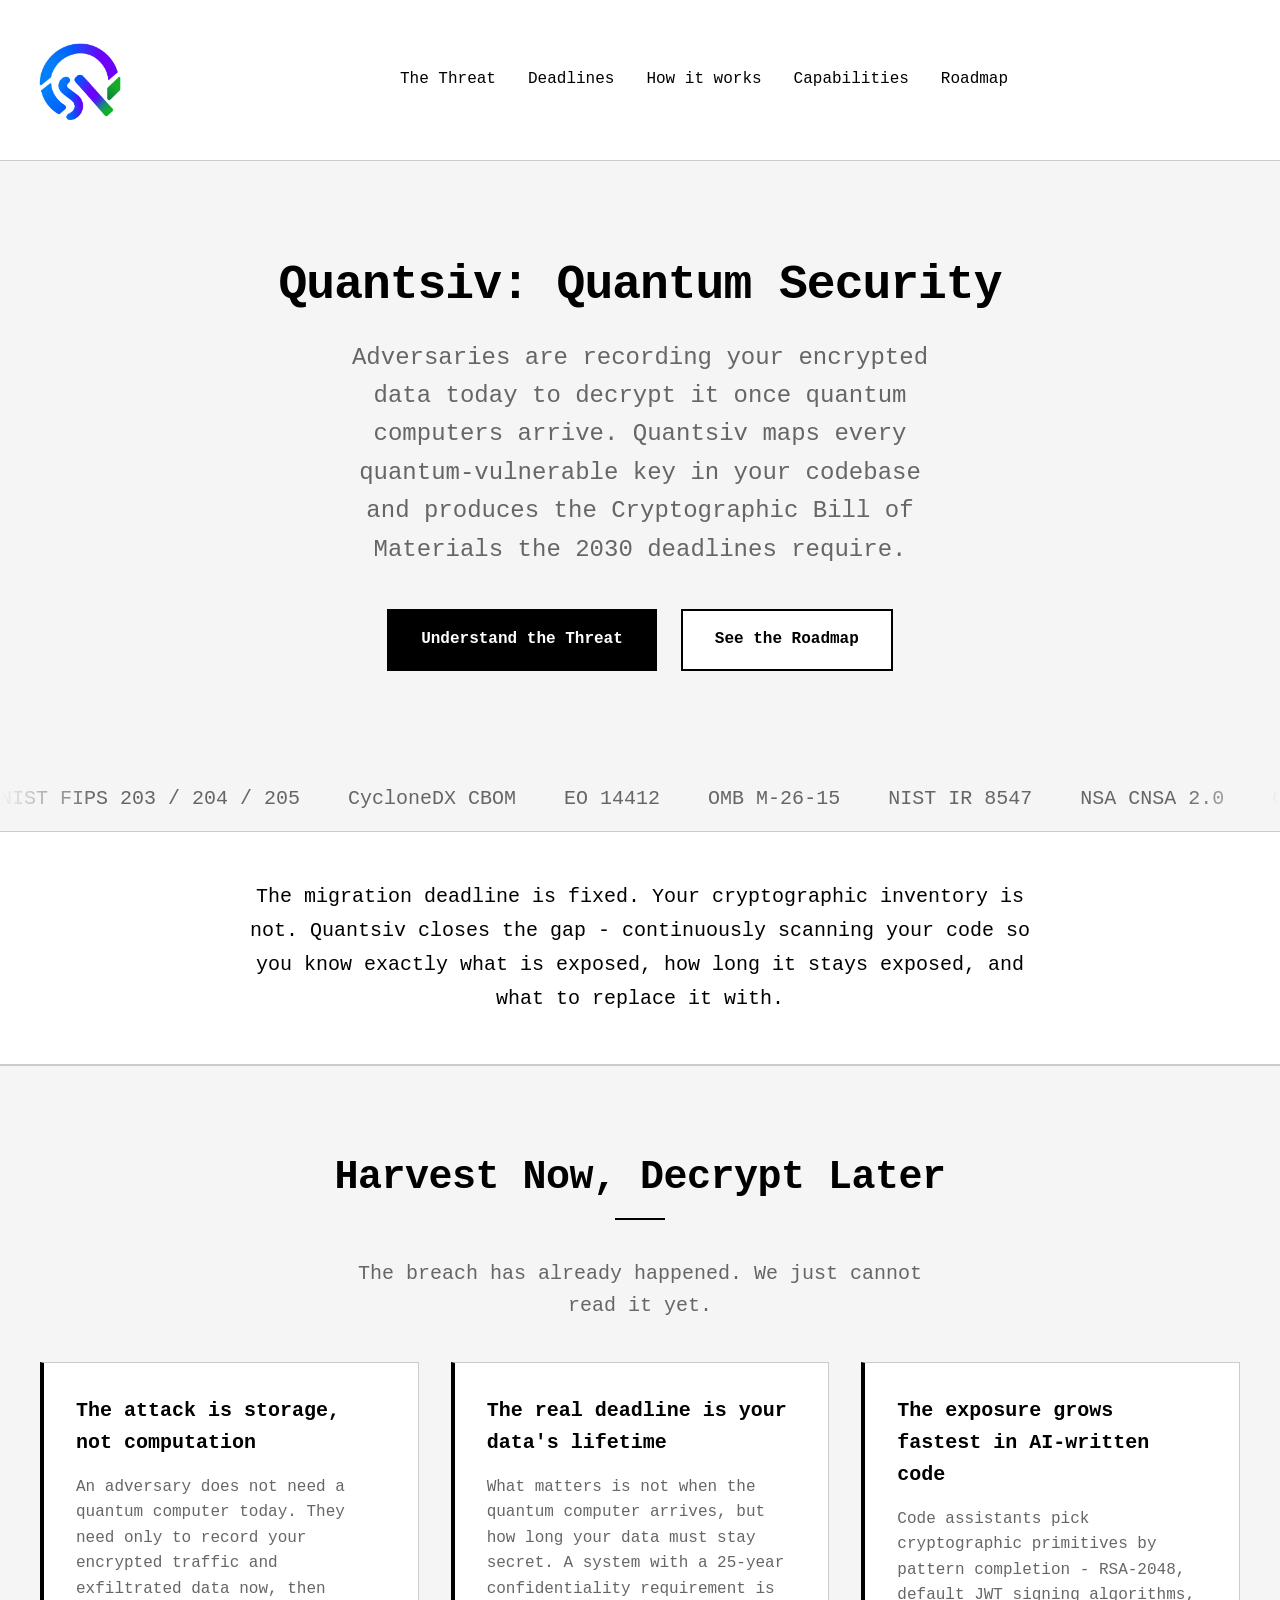
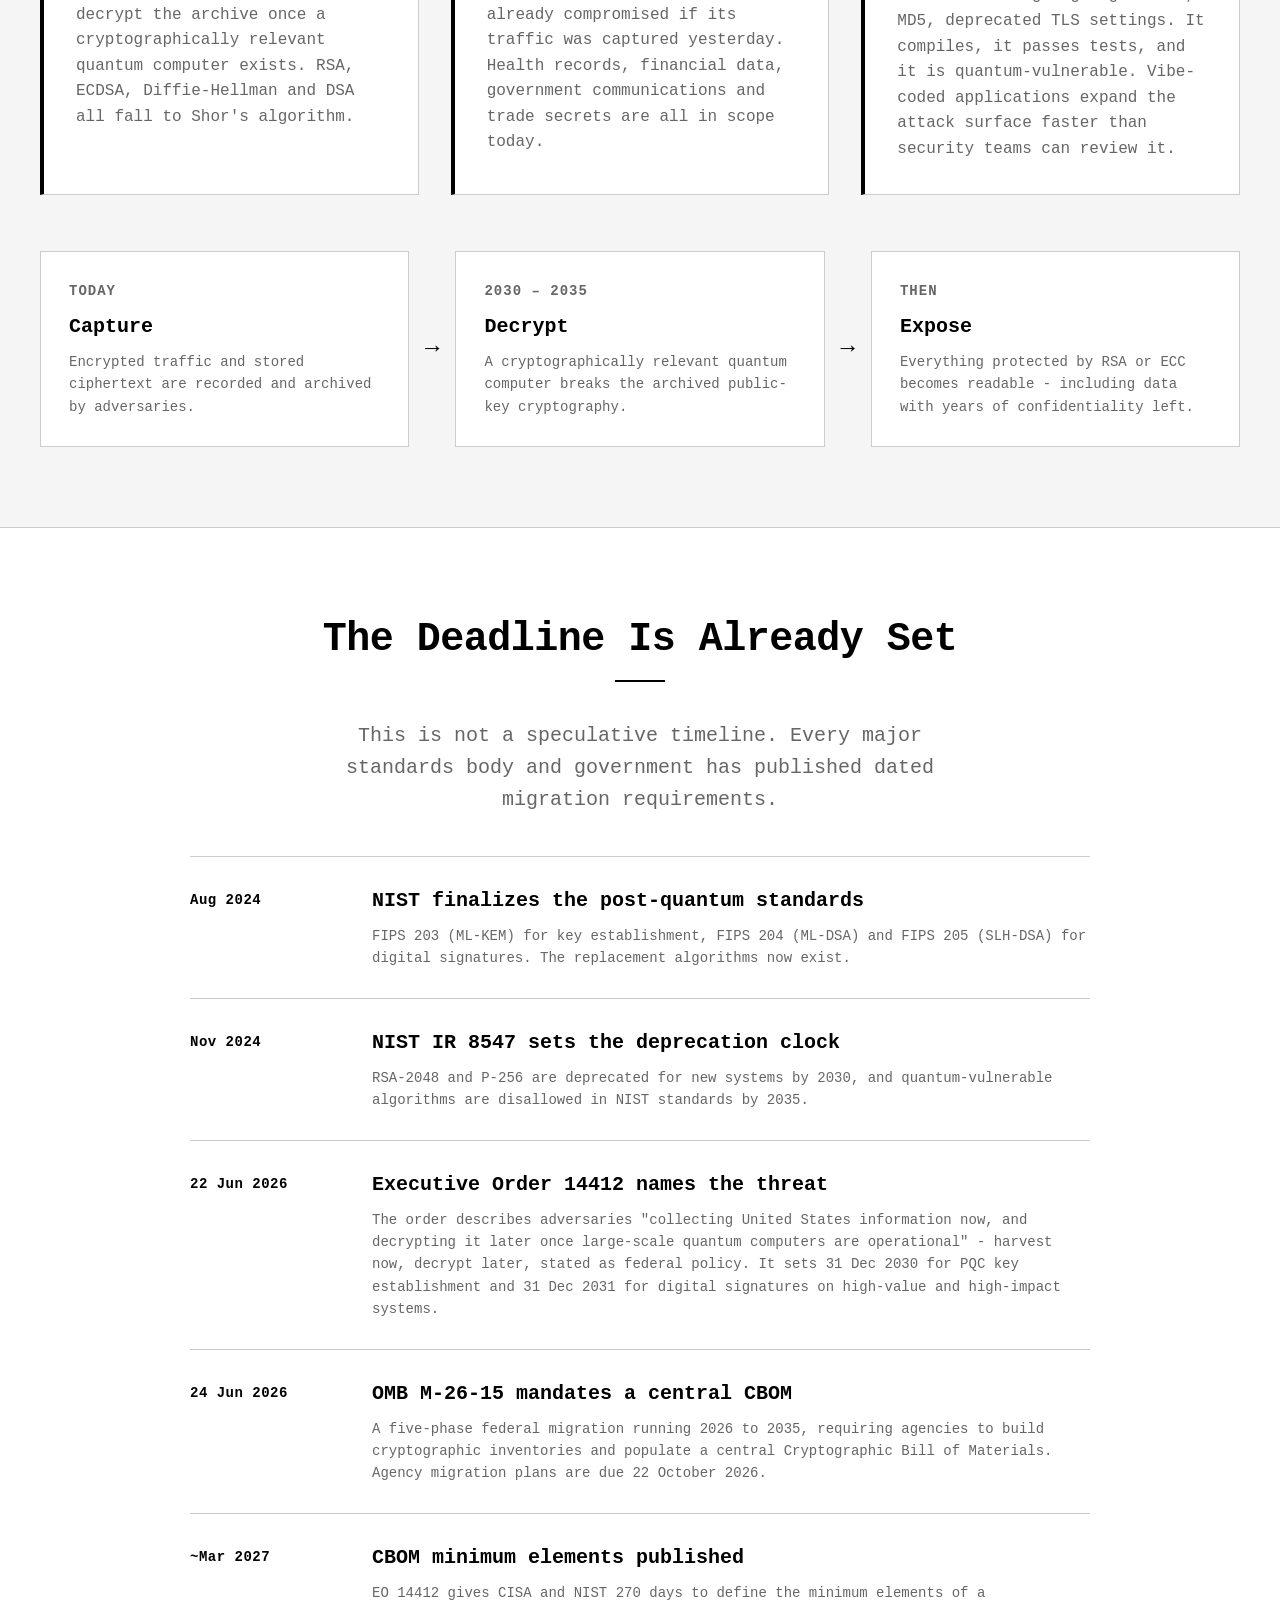
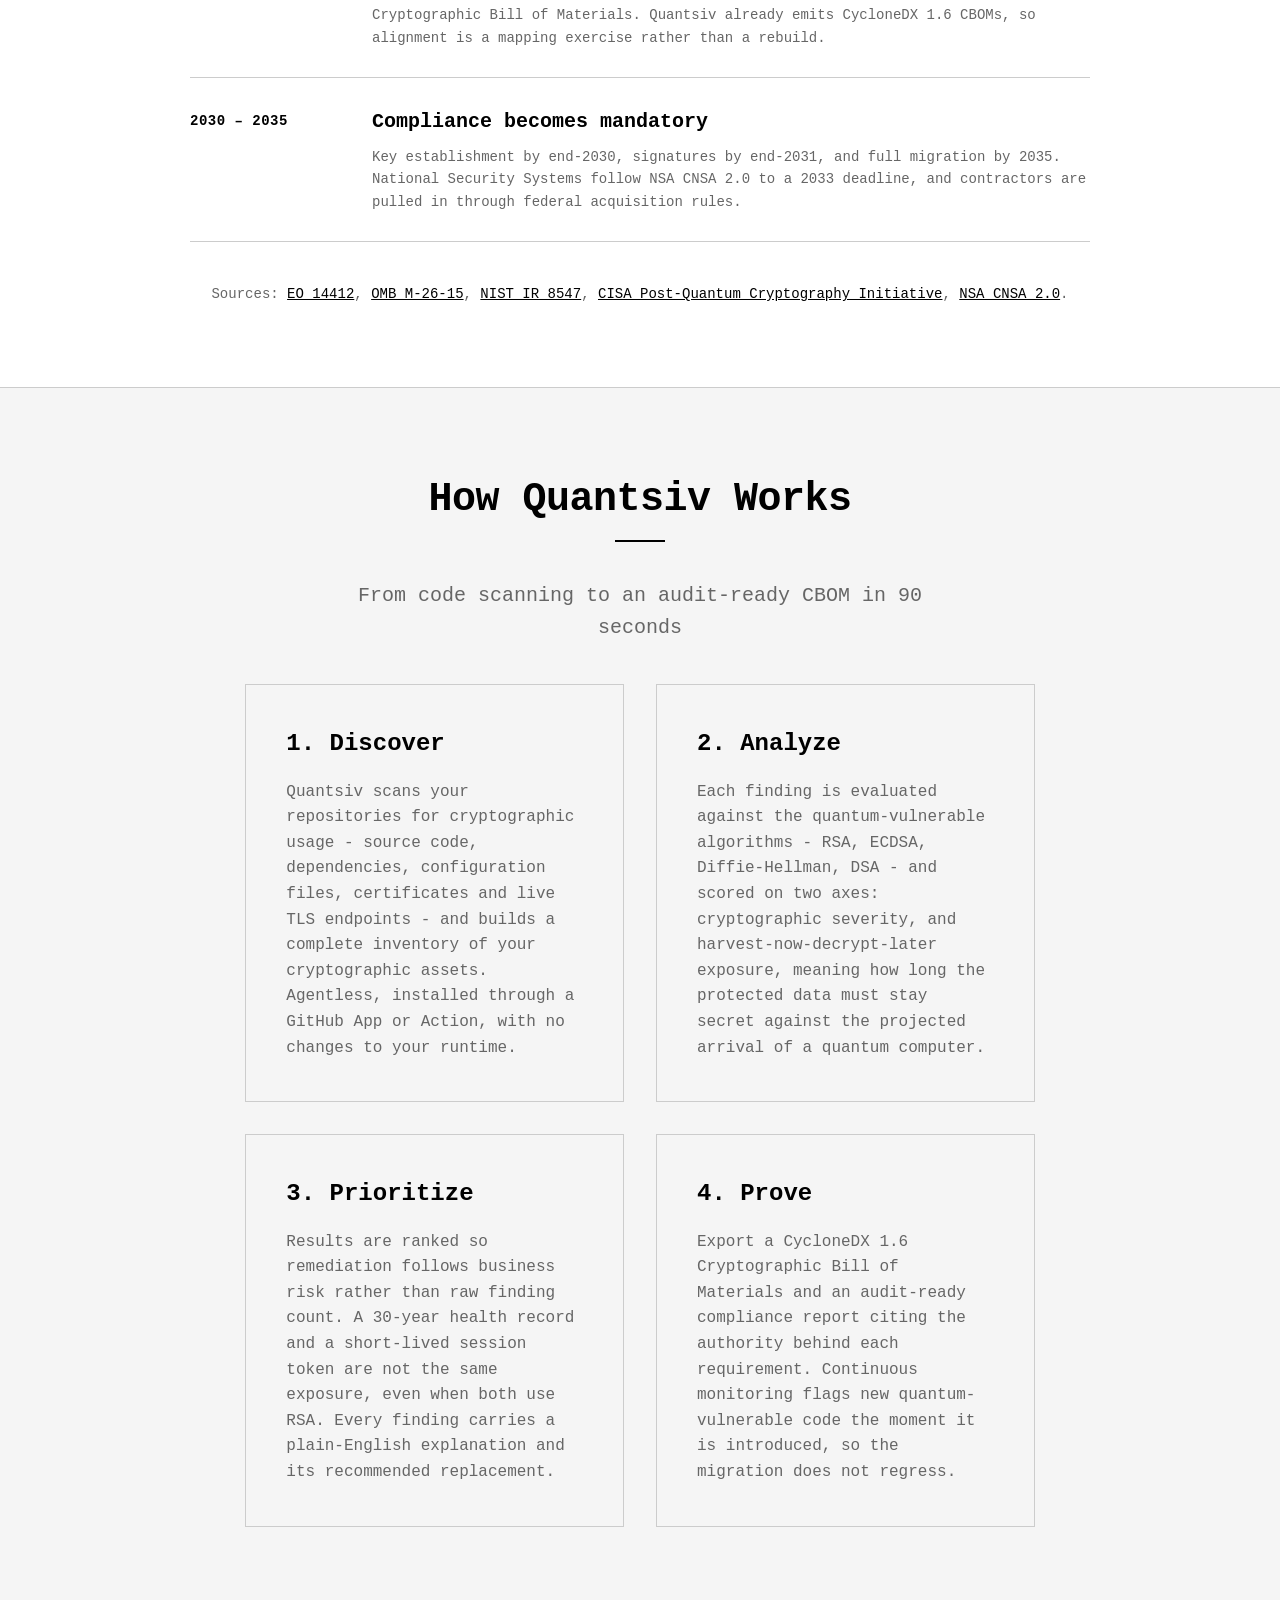
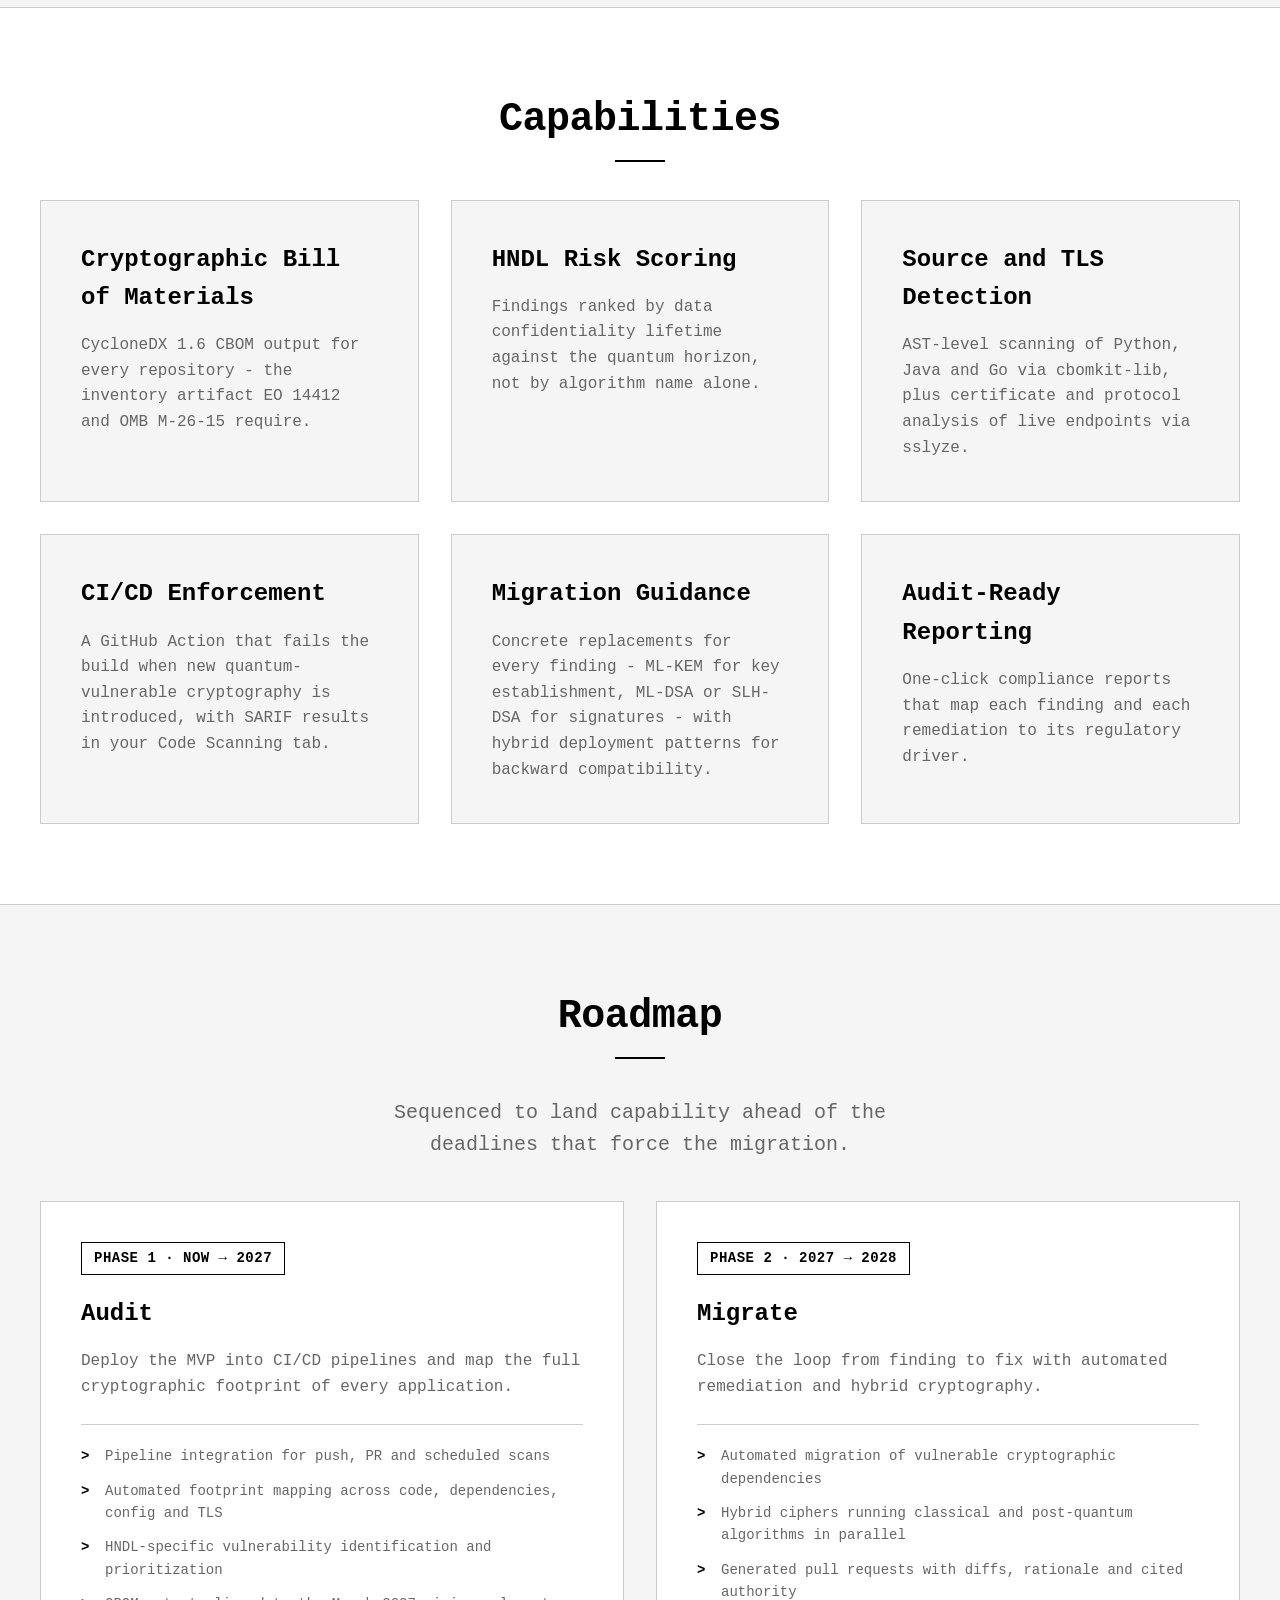
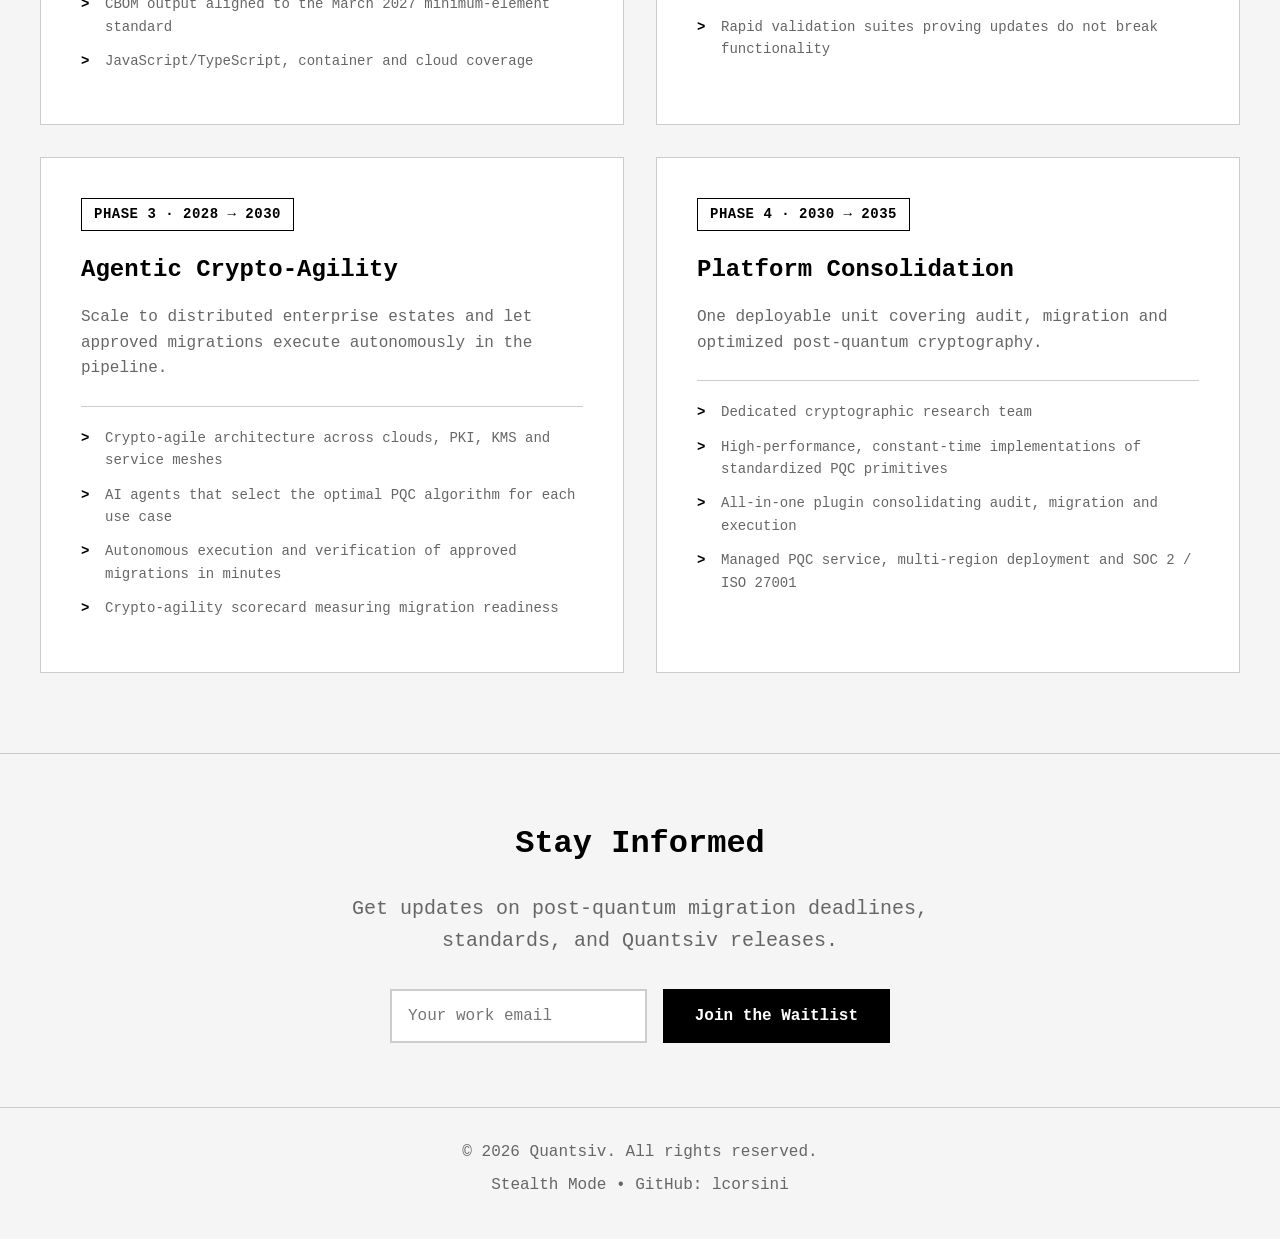
==== commit cb109de1: "gen fixes" ====
--- a/index.html
+++ b/index.html
@@ -4,6 +4,7 @@
     <meta charset="UTF-8">
     <link rel="icon" href="assets/logo-symbol.png" type="image/png">
     <meta name="viewport" content="width=device-width, initial-scale=1.0">
+    <meta name="description" content="Quantsiv finds quantum-vulnerable cryptography in your code, quantifies harvest-now-decrypt-later exposure, and produces the Cryptographic Bill of Materials regulators now require.">
     <title>Quantsiv - Quantum Security Platform</title>
     <link rel="stylesheet" href="style.css">
 </head>
@@ -13,9 +14,11 @@
         <div class="brand-center"><img src="assets/logo-symbol.png" alt="Quantsiv Logo" class="logo"></div>
         <nav class="nav-center">
             <ul class="nav-list">
-                <li><a href="#features" class="nav-link">Features</a></li>
+                <li><a href="#threat" class="nav-link">The Threat</a></li>
+                <li><a href="#compliance" class="nav-link">Deadlines</a></li>
                 <li><a href="#how-it-works" class="nav-link">How it works</a></li>
                 <li><a href="#capabilities" class="nav-link">Capabilities</a></li>
+                <li><a href="#roadmap" class="nav-link">Roadmap</a></li>
             </ul>
         </nav>
     </header>
@@ -23,143 +26,222 @@
     <!-- Hero section -->
     <section class="hero">
         <h1>Quantsiv: Quantum Security</h1>
-<p class="hero-subheading">Protect your enterprise from harvest-now-decrypt-later attacks with automated quantum-vulnerability scanning.</p>
+        <p class="hero-subheading">Adversaries are recording your encrypted data today to decrypt it once quantum computers arrive. Quantsiv maps every quantum-vulnerable key in your codebase and produces the Cryptographic Bill of Materials the 2030 deadlines require.</p>
         <div class="hero-buttons">
-            <a href="#features" class="cta-primary">See How It Works</a>
-            <a href="#capabilities" class="cta-secondary">Explore Capabilities</a>
-        </div>
-    </section>
-
-    <!-- Supported companies auto-scrolling banner -->
-    <section class="supported-banner">
+            <a href="#threat" class="cta-primary">Understand the Threat</a>
+            <a href="#roadmap" class="cta-secondary">See the Roadmap</a>
+        </div>
+    </section>
+
+    <!-- Standards and frameworks alignment banner -->
+    <section class="supported-banner" aria-label="Standards and frameworks Quantsiv aligns to">
         <div class="banner-track">
             <!-- Two identical halves. The track slides by exactly one half (-50%),
-                 so the loop is seamless. Each half repeats the name list four
+                 so the loop is seamless. Each half repeats the list four
                  times (~8,000px) so the track always outruns the viewport, even
                  on an ultra-wide monitor at low browser zoom - if a half were
                  narrower than the banner, a blank gap would travel through it.
                  The second half is decorative. -->
             <div class="banner-group">
-                <span class="banner-item">Fortune 500 Bank</span>
-                <span class="banner-item">Global Tech Leader</span>
-                <span class="banner-item">Healthcare Provider</span>
-                <span class="banner-item">Financial Services Corp</span>
-                <span class="banner-item">Government Agency</span>
-                <span class="banner-item">Retail Chain</span>
-                <span class="banner-item">Manufacturing Giant</span>
-                <span class="banner-item">Telecom Provider</span>
-                <span class="banner-item">Fortune 500 Bank</span>
-                <span class="banner-item">Global Tech Leader</span>
-                <span class="banner-item">Healthcare Provider</span>
-                <span class="banner-item">Financial Services Corp</span>
-                <span class="banner-item">Government Agency</span>
-                <span class="banner-item">Retail Chain</span>
-                <span class="banner-item">Manufacturing Giant</span>
-                <span class="banner-item">Telecom Provider</span>
-                <span class="banner-item">Fortune 500 Bank</span>
-                <span class="banner-item">Global Tech Leader</span>
-                <span class="banner-item">Healthcare Provider</span>
-                <span class="banner-item">Financial Services Corp</span>
-                <span class="banner-item">Government Agency</span>
-                <span class="banner-item">Retail Chain</span>
-                <span class="banner-item">Manufacturing Giant</span>
-                <span class="banner-item">Telecom Provider</span>
-                <span class="banner-item">Fortune 500 Bank</span>
-                <span class="banner-item">Global Tech Leader</span>
-                <span class="banner-item">Healthcare Provider</span>
-                <span class="banner-item">Financial Services Corp</span>
-                <span class="banner-item">Government Agency</span>
-                <span class="banner-item">Retail Chain</span>
-                <span class="banner-item">Manufacturing Giant</span>
-                <span class="banner-item">Telecom Provider</span>
+                <span class="banner-item">NIST FIPS 203 / 204 / 205</span>
+                <span class="banner-item">CycloneDX CBOM</span>
+                <span class="banner-item">EO 14412</span>
+                <span class="banner-item">OMB M-26-15</span>
+                <span class="banner-item">NIST IR 8547</span>
+                <span class="banner-item">NSA CNSA 2.0</span>
+                <span class="banner-item">CISA PQC Guidance</span>
+                <span class="banner-item">G7 Quantum Roadmap</span>
+                <span class="banner-item">NIST FIPS 203 / 204 / 205</span>
+                <span class="banner-item">CycloneDX CBOM</span>
+                <span class="banner-item">EO 14412</span>
+                <span class="banner-item">OMB M-26-15</span>
+                <span class="banner-item">NIST IR 8547</span>
+                <span class="banner-item">NSA CNSA 2.0</span>
+                <span class="banner-item">CISA PQC Guidance</span>
+                <span class="banner-item">G7 Quantum Roadmap</span>
+                <span class="banner-item">NIST FIPS 203 / 204 / 205</span>
+                <span class="banner-item">CycloneDX CBOM</span>
+                <span class="banner-item">EO 14412</span>
+                <span class="banner-item">OMB M-26-15</span>
+                <span class="banner-item">NIST IR 8547</span>
+                <span class="banner-item">NSA CNSA 2.0</span>
+                <span class="banner-item">CISA PQC Guidance</span>
+                <span class="banner-item">G7 Quantum Roadmap</span>
+                <span class="banner-item">NIST FIPS 203 / 204 / 205</span>
+                <span class="banner-item">CycloneDX CBOM</span>
+                <span class="banner-item">EO 14412</span>
+                <span class="banner-item">OMB M-26-15</span>
+                <span class="banner-item">NIST IR 8547</span>
+                <span class="banner-item">NSA CNSA 2.0</span>
+                <span class="banner-item">CISA PQC Guidance</span>
+                <span class="banner-item">G7 Quantum Roadmap</span>
             </div>
             <div class="banner-group" aria-hidden="true">
-                <span class="banner-item">Fortune 500 Bank</span>
-                <span class="banner-item">Global Tech Leader</span>
-                <span class="banner-item">Healthcare Provider</span>
-                <span class="banner-item">Financial Services Corp</span>
-                <span class="banner-item">Government Agency</span>
-                <span class="banner-item">Retail Chain</span>
-                <span class="banner-item">Manufacturing Giant</span>
-                <span class="banner-item">Telecom Provider</span>
-                <span class="banner-item">Fortune 500 Bank</span>
-                <span class="banner-item">Global Tech Leader</span>
-                <span class="banner-item">Healthcare Provider</span>
-                <span class="banner-item">Financial Services Corp</span>
-                <span class="banner-item">Government Agency</span>
-                <span class="banner-item">Retail Chain</span>
-                <span class="banner-item">Manufacturing Giant</span>
-                <span class="banner-item">Telecom Provider</span>
-                <span class="banner-item">Fortune 500 Bank</span>
-                <span class="banner-item">Global Tech Leader</span>
-                <span class="banner-item">Healthcare Provider</span>
-                <span class="banner-item">Financial Services Corp</span>
-                <span class="banner-item">Government Agency</span>
-                <span class="banner-item">Retail Chain</span>
-                <span class="banner-item">Manufacturing Giant</span>
-                <span class="banner-item">Telecom Provider</span>
-                <span class="banner-item">Fortune 500 Bank</span>
-                <span class="banner-item">Global Tech Leader</span>
-                <span class="banner-item">Healthcare Provider</span>
-                <span class="banner-item">Financial Services Corp</span>
-                <span class="banner-item">Government Agency</span>
-                <span class="banner-item">Retail Chain</span>
-                <span class="banner-item">Manufacturing Giant</span>
-                <span class="banner-item">Telecom Provider</span>
+                <span class="banner-item">NIST FIPS 203 / 204 / 205</span>
+                <span class="banner-item">CycloneDX CBOM</span>
+                <span class="banner-item">EO 14412</span>
+                <span class="banner-item">OMB M-26-15</span>
+                <span class="banner-item">NIST IR 8547</span>
+                <span class="banner-item">NSA CNSA 2.0</span>
+                <span class="banner-item">CISA PQC Guidance</span>
+                <span class="banner-item">G7 Quantum Roadmap</span>
+                <span class="banner-item">NIST FIPS 203 / 204 / 205</span>
+                <span class="banner-item">CycloneDX CBOM</span>
+                <span class="banner-item">EO 14412</span>
+                <span class="banner-item">OMB M-26-15</span>
+                <span class="banner-item">NIST IR 8547</span>
+                <span class="banner-item">NSA CNSA 2.0</span>
+                <span class="banner-item">CISA PQC Guidance</span>
+                <span class="banner-item">G7 Quantum Roadmap</span>
+                <span class="banner-item">NIST FIPS 203 / 204 / 205</span>
+                <span class="banner-item">CycloneDX CBOM</span>
+                <span class="banner-item">EO 14412</span>
+                <span class="banner-item">OMB M-26-15</span>
+                <span class="banner-item">NIST IR 8547</span>
+                <span class="banner-item">NSA CNSA 2.0</span>
+                <span class="banner-item">CISA PQC Guidance</span>
+                <span class="banner-item">G7 Quantum Roadmap</span>
+                <span class="banner-item">NIST FIPS 203 / 204 / 205</span>
+                <span class="banner-item">CycloneDX CBOM</span>
+                <span class="banner-item">EO 14412</span>
+                <span class="banner-item">OMB M-26-15</span>
+                <span class="banner-item">NIST IR 8547</span>
+                <span class="banner-item">NSA CNSA 2.0</span>
+                <span class="banner-item">CISA PQC Guidance</span>
+                <span class="banner-item">G7 Quantum Roadmap</span>
             </div>
         </div>
     </section>
 
     <!-- Security statement -->
     <section class="security-statement">
-        <p>Stop worrying about quantum threats. Quantsiv provides continuous, automated protection that finds and prioritizes quantum-vulnerable cryptography in your codebase so you can focus on building, not security.</p>
-    </section>
-
-    <!-- Features section -->
-    <section id="features" class="section">
-        <h2>Features</h2>
-        <div class="features-grid">
-            <div class="feature-card">
-                <img src="assets/threat-intelligence.svg" alt="Threat Intelligence Illustration" class="feature-icon">
-                <h3>AI Threat Intelligence</h3>
-                <p>Leverage machine learning to detect anomalies before they become incidents. Our AI analyzes patterns across your infrastructure to identify emerging threats in real-time.</p>
-            </div>
-            <div class="feature-card">
-                <img src="assets/automated-response.svg" alt="Automated Response Illustration" class="feature-icon">
-                <h3>Automated Response</h3>
-                <p>Orchestrate containment and remediation across your infrastructure. Pre-built playbooks execute actions without manual intervention when threats are detected.</p>
-            </div>
-            <div class="feature-card">
-                <img src="assets/compliance.svg" alt="Compliance Illustration" class="feature-icon">
-                <h3>Continuous Compliance</h3>
-                <p>Stay audit‑ready with automated evidence collection and reporting. Generate compliance reports for SOC 2, ISO 27001, HIPAA, and other frameworks with one click.</p>
-            </div>
-        </div>
+        <p>The migration deadline is fixed. Your cryptographic inventory is not. Quantsiv closes the gap - continuously scanning your code so you know exactly what is exposed, how long it stays exposed, and what to replace it with.</p>
+    </section>
+
+    <!-- The Threat section -->
+    <section id="threat" class="section section-alt">
+        <h2>Harvest Now, Decrypt Later</h2>
+        <p class="section-subheading">The breach has already happened. We just cannot read it yet.</p>
+
+        <div class="threat-grid">
+            <div class="threat-card">
+                <h3>The attack is storage, not computation</h3>
+                <p>An adversary does not need a quantum computer today. They need only to record your encrypted traffic and exfiltrated data now, then decrypt the archive once a cryptographically relevant quantum computer exists. RSA, ECDSA, Diffie-Hellman and DSA all fall to Shor's algorithm.</p>
+            </div>
+            <div class="threat-card">
+                <h3>The real deadline is your data's lifetime</h3>
+                <p>What matters is not when the quantum computer arrives, but how long your data must stay secret. A system with a 25-year confidentiality requirement is already compromised if its traffic was captured yesterday. Health records, financial data, government communications and trade secrets are all in scope today.</p>
+            </div>
+            <div class="threat-card">
+                <h3>The exposure grows fastest in AI-written code</h3>
+                <p>Code assistants pick cryptographic primitives by pattern completion - RSA-2048, default JWT signing algorithms, MD5, deprecated TLS settings. It compiles, it passes tests, and it is quantum-vulnerable. Vibe-coded applications expand the attack surface faster than security teams can review it.</p>
+            </div>
+        </div>
+
+        <div class="hndl-timeline">
+            <div class="hndl-step">
+                <span class="hndl-year">Today</span>
+                <h4>Capture</h4>
+                <p>Encrypted traffic and stored ciphertext are recorded and archived by adversaries.</p>
+            </div>
+            <div class="hndl-arrow" aria-hidden="true">&rarr;</div>
+            <div class="hndl-step">
+                <span class="hndl-year">2030 &ndash; 2035</span>
+                <h4>Decrypt</h4>
+                <p>A cryptographically relevant quantum computer breaks the archived public-key cryptography.</p>
+            </div>
+            <div class="hndl-arrow" aria-hidden="true">&rarr;</div>
+            <div class="hndl-step">
+                <span class="hndl-year">Then</span>
+                <h4>Expose</h4>
+                <p>Everything protected by RSA or ECC becomes readable - including data with years of confidentiality left.</p>
+            </div>
+        </div>
+    </section>
+
+    <!-- Regulatory section -->
+    <section id="compliance" class="section">
+        <h2>The Deadline Is Already Set</h2>
+        <p class="section-subheading">This is not a speculative timeline. Every major standards body and government has published dated migration requirements.</p>
+
+        <ol class="reg-timeline">
+            <li class="reg-item">
+                <span class="reg-date">Aug 2024</span>
+                <div class="reg-body">
+                    <h4>NIST finalizes the post-quantum standards</h4>
+                    <p>FIPS 203 (ML-KEM) for key establishment, FIPS 204 (ML-DSA) and FIPS 205 (SLH-DSA) for digital signatures. The replacement algorithms now exist.</p>
+                </div>
+            </li>
+            <li class="reg-item">
+                <span class="reg-date">Nov 2024</span>
+                <div class="reg-body">
+                    <h4>NIST IR 8547 sets the deprecation clock</h4>
+                    <p>RSA-2048 and P-256 are deprecated for new systems by 2030, and quantum-vulnerable algorithms are disallowed in NIST standards by 2035.</p>
+                </div>
+            </li>
+            <li class="reg-item">
+                <span class="reg-date">22 Jun 2026</span>
+                <div class="reg-body">
+                    <h4>Executive Order 14412 names the threat</h4>
+                    <p>The order describes adversaries "collecting United States information now, and decrypting it later once large-scale quantum computers are operational" - harvest now, decrypt later, stated as federal policy. It sets 31 Dec 2030 for PQC key establishment and 31 Dec 2031 for digital signatures on high-value and high-impact systems.</p>
+                </div>
+            </li>
+            <li class="reg-item">
+                <span class="reg-date">24 Jun 2026</span>
+                <div class="reg-body">
+                    <h4>OMB M-26-15 mandates a central CBOM</h4>
+                    <p>A five-phase federal migration running 2026 to 2035, requiring agencies to build cryptographic inventories and populate a central Cryptographic Bill of Materials. Agency migration plans are due 22 October 2026.</p>
+                </div>
+            </li>
+            <li class="reg-item">
+                <span class="reg-date">~Mar 2027</span>
+                <div class="reg-body">
+                    <h4>CBOM minimum elements published</h4>
+                    <p>EO 14412 gives CISA and NIST 270 days to define the minimum elements of a Cryptographic Bill of Materials. Quantsiv already emits CycloneDX 1.6 CBOMs, so alignment is a mapping exercise rather than a rebuild.</p>
+                </div>
+            </li>
+            <li class="reg-item">
+                <span class="reg-date">2030 &ndash; 2035</span>
+                <div class="reg-body">
+                    <h4>Compliance becomes mandatory</h4>
+                    <p>Key establishment by end-2030, signatures by end-2031, and full migration by 2035. National Security Systems follow NSA CNSA 2.0 to a 2033 deadline, and contractors are pulled in through federal acquisition rules.</p>
+                </div>
+            </li>
+        </ol>
+
+        <p class="sources">
+            Sources:
+            <a href="https://www.whitehouse.gov/presidential-actions/2026/06/securing-the-nation-against-advanced-cryptographic-attacks/" target="_blank" rel="noopener">EO 14412</a>,
+            <a href="https://www.whitehouse.gov/wp-content/uploads/2026/06/M-26-15-Execution-of-the-Migration-to-Post-Quantum-Cryptography.pdf" target="_blank" rel="noopener">OMB M-26-15</a>,
+            <a href="https://nvlpubs.nist.gov/nistpubs/ir/2024/NIST.IR.8547.ipd.pdf" target="_blank" rel="noopener">NIST IR 8547</a>,
+            <a href="https://www.cisa.gov/topics/risk-management/quantum" target="_blank" rel="noopener">CISA Post-Quantum Cryptography Initiative</a>,
+            <a href="https://www.nsa.gov/Cybersecurity/Post-Quantum-Cybersecurity-Resources/" target="_blank" rel="noopener">NSA CNSA 2.0</a>.
+        </p>
     </section>
 
     <!-- How it works section -->
-    <section id="how-it-works" class="section">
+    <section id="how-it-works" class="section section-alt">
         <h2>How Quantsiv Works</h2>
-        <p class="section-subheading">From code scanning to actionable insights in 90 seconds</p>
+        <p class="section-subheading">From code scanning to an audit-ready CBOM in 90 seconds</p>
         <div class="process-steps">
             <div class="step">
                 <h3>1. Discover</h3>
-                <p>Quantsiv automatically scans your entire infrastructure - including source code, certificates, cloud resources, and configuration files - to build a complete inventory of your cryptographic assets. Our agentless approach means no installation required.</p>
+                <p>Quantsiv scans your repositories for cryptographic usage - source code, dependencies, configuration files, certificates and live TLS endpoints - and builds a complete inventory of your cryptographic assets. Agentless, installed through a GitHub App or Action, with no changes to your runtime.</p>
             </div>
             <div class="step">
                 <h3>2. Analyze</h3>
-                <p>Our quantum-risk engine analyzes each cryptographic finding against known quantum-vulnerable algorithms (RSA, ECDSA, Diffie-Hellman) using Shor's algorithm projections. We calculate exposure based on data sensitivity, public accessibility, and algorithm key strength.</p>
+                <p>Each finding is evaluated against the quantum-vulnerable algorithms - RSA, ECDSA, Diffie-Hellman, DSA - and scored on two axes: cryptographic severity, and harvest-now-decrypt-later exposure, meaning how long the protected data must stay secret against the projected arrival of a quantum computer.</p>
             </div>
             <div class="step">
                 <h3>3. Prioritize</h3>
-                <p>Results are automatically ranked by risk level using our proprietary scoring system, giving you a clear, actionable remediation roadmap instead of an overwhelming list of vulnerabilities. Critical findings are highlighted for immediate attention.</p>
+                <p>Results are ranked so remediation follows business risk rather than raw finding count. A 30-year health record and a short-lived session token are not the same exposure, even when both use RSA. Every finding carries a plain-English explanation and its recommended replacement.</p>
             </div>
             <div class="step">
-                <h3>4. Monitor</h3>
-                <p>Continuous monitoring alerts you to new quantum-vulnerable code or configurations as they're introduced in your codebase, preventing regression while you address existing findings. Get real-time alerts via email, Slack, or dashboard notifications.</p>
-            </div>
-        </div>
-        
+                <h3>4. Prove</h3>
+                <p>Export a CycloneDX 1.6 Cryptographic Bill of Materials and an audit-ready compliance report citing the authority behind each requirement. Continuous monitoring flags new quantum-vulnerable code the moment it is introduced, so the migration does not regress.</p>
+            </div>
+        </div>
+
         <div class="process-footer">
             <p class="process-note"></p>
         </div>
@@ -170,36 +252,93 @@
         <h2>Capabilities</h2>
         <div class="capabilities-grid">
             <div class="capability-item">
-                <h3>Real-time Threat Detection</h3>
-                <p>Machine learning models analyze network traffic, user behavior, and system logs to identify threats as they emerge.</p>
-            </div>
-            <div class="capability-item">
-                <h3>Adaptive Defense</h3>
-                <p>Defense mechanisms evolve based on threat intelligence and observed attack patterns.</p>
-            </div>
-            <div class="capability-item">
-                <h3>Automated Incident Response</h3>
-                <p>Pre-built playbooks execute containment and remediation actions without manual intervention.</p>
-            </div>
-            <div class="capability-item">
-                <h3>Compliance Automation</h3>
-                <p>Continuous evidence collection and reporting for SOC 2, ISO 27001, HIPAA, and other frameworks.</p>
-            </div>
-            <div class="capability-item">
-                <h3>Enterprise Scale</h3>
-                <p>Designed to handle the volume and complexity of Fortune 500 environments.</p>
-            </div>
-            <div class="capability-item">
-                <h3>Zero Trust Architecture</h3>
-                <p>Never trust, always verify approach to securing all access points and data flows.</p>
-            </div>
+                <h3>Cryptographic Bill of Materials</h3>
+                <p>CycloneDX 1.6 CBOM output for every repository - the inventory artifact EO 14412 and OMB M-26-15 require.</p>
+            </div>
+            <div class="capability-item">
+                <h3>HNDL Risk Scoring</h3>
+                <p>Findings ranked by data confidentiality lifetime against the quantum horizon, not by algorithm name alone.</p>
+            </div>
+            <div class="capability-item">
+                <h3>Source and TLS Detection</h3>
+                <p>AST-level scanning of Python, Java and Go via cbomkit-lib, plus certificate and protocol analysis of live endpoints via sslyze.</p>
+            </div>
+            <div class="capability-item">
+                <h3>CI/CD Enforcement</h3>
+                <p>A GitHub Action that fails the build when new quantum-vulnerable cryptography is introduced, with SARIF results in your Code Scanning tab.</p>
+            </div>
+            <div class="capability-item">
+                <h3>Migration Guidance</h3>
+                <p>Concrete replacements for every finding - ML-KEM for key establishment, ML-DSA or SLH-DSA for signatures - with hybrid deployment patterns for backward compatibility.</p>
+            </div>
+            <div class="capability-item">
+                <h3>Audit-Ready Reporting</h3>
+                <p>One-click compliance reports that map each finding and each remediation to its regulatory driver.</p>
+            </div>
+        </div>
+    </section>
+
+    <!-- Roadmap section -->
+    <section id="roadmap" class="section section-alt">
+        <h2>Roadmap</h2>
+        <p class="section-subheading">Sequenced to land capability ahead of the deadlines that force the migration.</p>
+
+        <div class="roadmap-grid">
+            <article class="roadmap-phase">
+                <span class="phase-tag">Phase 1 &middot; Now &rarr; 2027</span>
+                <h3>Audit</h3>
+                <p>Deploy the MVP into CI/CD pipelines and map the full cryptographic footprint of every application.</p>
+                <ul class="phase-list">
+                    <li>Pipeline integration for push, PR and scheduled scans</li>
+                    <li>Automated footprint mapping across code, dependencies, config and TLS</li>
+                    <li>HNDL-specific vulnerability identification and prioritization</li>
+                    <li>CBOM output aligned to the March 2027 minimum-element standard</li>
+                    <li>JavaScript/TypeScript, container and cloud coverage</li>
+                </ul>
+            </article>
+
+            <article class="roadmap-phase">
+                <span class="phase-tag">Phase 2 &middot; 2027 &rarr; 2028</span>
+                <h3>Migrate</h3>
+                <p>Close the loop from finding to fix with automated remediation and hybrid cryptography.</p>
+                <ul class="phase-list">
+                    <li>Automated migration of vulnerable cryptographic dependencies</li>
+                    <li>Hybrid ciphers running classical and post-quantum algorithms in parallel</li>
+                    <li>Generated pull requests with diffs, rationale and cited authority</li>
+                    <li>Rapid validation suites proving updates do not break functionality</li>
+                </ul>
+            </article>
+
+            <article class="roadmap-phase">
+                <span class="phase-tag">Phase 3 &middot; 2028 &rarr; 2030</span>
+                <h3>Agentic Crypto-Agility</h3>
+                <p>Scale to distributed enterprise estates and let approved migrations execute autonomously in the pipeline.</p>
+                <ul class="phase-list">
+                    <li>Crypto-agile architecture across clouds, PKI, KMS and service meshes</li>
+                    <li>AI agents that select the optimal PQC algorithm for each use case</li>
+                    <li>Autonomous execution and verification of approved migrations in minutes</li>
+                    <li>Crypto-agility scorecard measuring migration readiness</li>
+                </ul>
+            </article>
+
+            <article class="roadmap-phase">
+                <span class="phase-tag">Phase 4 &middot; 2030 &rarr; 2035</span>
+                <h3>Platform Consolidation</h3>
+                <p>One deployable unit covering audit, migration and optimized post-quantum cryptography.</p>
+                <ul class="phase-list">
+                    <li>Dedicated cryptographic research team</li>
+                    <li>High-performance, constant-time implementations of standardized PQC primitives</li>
+                    <li>All-in-one plugin consolidating audit, migration and execution</li>
+                    <li>Managed PQC service, multi-region deployment and SOC 2 / ISO 27001</li>
+                </ul>
+            </article>
         </div>
     </section>
 
     <!-- Newsletter section -->
     <section class="newsletter">
         <h2>Stay Informed</h2>
-        <p>Get the latest updates on enterprise cybersecurity threats and defenses.</p>
+        <p>Get updates on post-quantum migration deadlines, standards, and Quantsiv releases.</p>
         <form id="contact-form">
             <input type="email" placeholder="Your work email" required>
             <button type="submit">Join the Waitlist</button>
@@ -208,8 +347,8 @@
 
     <!-- Footer -->
     <footer>
-        <div>© 2026 Quantsiv. All rights reserved.</div>
-        <div>Stealth Mode • GitHub: lcorsini</div>
+        <div>&copy; 2026 Quantsiv. All rights reserved.</div>
+        <div>Stealth Mode &bull; GitHub: lcorsini</div>
     </footer>
 
     <script src="script.js"></script>
--- a/style.css
+++ b/style.css
@@ -591,3 +591,239 @@
     }
 }
 
+/* ============================================================
+   Narrative sections: Threat / Deadlines / Roadmap
+   ============================================================ */
+
+/* Alternate section background so the narrative beats read as chapters */
+.section-alt {
+    background-color: var(--color-gray-light);
+    border-top: 1px solid var(--color-gray-medium);
+    border-bottom: 1px solid var(--color-gray-medium);
+}
+
+/* --- Threat section --- */
+.threat-grid {
+    display: grid;
+    grid-template-columns: repeat(3, 1fr);
+    gap: var(--grid-gap);
+    max-width: var(--grid-max);
+    margin: 0 auto 3.5rem;
+}
+
+.threat-card {
+    background-color: var(--color-white);
+    border: 1px solid var(--color-gray-medium);
+    border-left: 4px solid var(--color-black);
+    padding: 2rem;
+    text-align: left;
+}
+
+.threat-card h3 {
+    font-size: var(--font-size-lg);
+    margin-bottom: 1rem;
+}
+
+.threat-card p {
+    color: var(--color-gray-dark);
+    line-height: 1.6;
+}
+
+/* Capture -> Decrypt -> Expose strip */
+.hndl-timeline {
+    display: flex;
+    align-items: stretch;
+    justify-content: center;
+    gap: 1rem;
+    max-width: var(--grid-max);
+    margin: 0 auto;
+}
+
+.hndl-step {
+    flex: 1;
+    background-color: var(--color-white);
+    border: 1px solid var(--color-gray-medium);
+    padding: 1.75rem;
+    text-align: left;
+}
+
+.hndl-year {
+    display: block;
+    font-size: var(--font-size-sm);
+    font-weight: bold;
+    letter-spacing: 1px;
+    text-transform: uppercase;
+    color: var(--color-gray-dark);
+    margin-bottom: 0.5rem;
+}
+
+.hndl-step h4 {
+    font-size: var(--font-size-lg);
+    margin-bottom: 0.5rem;
+}
+
+.hndl-step p {
+    font-size: var(--font-size-sm);
+    color: var(--color-gray-dark);
+    line-height: 1.6;
+}
+
+.hndl-arrow {
+    display: flex;
+    align-items: center;
+    font-size: var(--font-size-xl);
+    color: var(--color-black);
+}
+
+/* --- Regulatory timeline --- */
+.reg-timeline {
+    list-style: none;
+    max-width: 900px;
+    margin: 0 auto 2.5rem;
+    text-align: left;
+    border-top: 1px solid var(--color-gray-medium);
+}
+
+.reg-item {
+    display: grid;
+    grid-template-columns: 150px 1fr;
+    gap: 2rem;
+    padding: 1.75rem 0;
+    border-bottom: 1px solid var(--color-gray-medium);
+}
+
+.reg-date {
+    font-weight: bold;
+    font-size: var(--font-size-sm);
+    letter-spacing: 0.5px;
+    padding-top: 0.25rem;
+}
+
+.reg-body h4 {
+    font-size: var(--font-size-lg);
+    margin-bottom: 0.5rem;
+}
+
+.reg-body p {
+    color: var(--color-gray-dark);
+    line-height: 1.6;
+    font-size: var(--font-size-sm);
+}
+
+.sources {
+    max-width: 900px;
+    margin: 0 auto;
+    font-size: var(--font-size-sm);
+    color: var(--color-gray-dark);
+    line-height: 1.8;
+}
+
+.sources a {
+    color: var(--color-black);
+    text-decoration: underline;
+}
+
+.sources a:hover {
+    color: var(--color-gray-dark);
+}
+
+/* --- Roadmap --- */
+.roadmap-grid {
+    display: grid;
+    grid-template-columns: repeat(2, 1fr);
+    gap: var(--grid-gap);
+    max-width: var(--grid-max);
+    margin: 0 auto;
+}
+
+.roadmap-phase {
+    background-color: var(--color-white);
+    border: 1px solid var(--color-gray-medium);
+    padding: 2.5rem;
+    text-align: left;
+    transition: transform 0.3s ease-out, box-shadow 0.3s ease-out;
+}
+
+.roadmap-phase:hover {
+    transform: translateY(-5px);
+    box-shadow: 0 10px 20px rgba(0, 0, 0, 0.1);
+}
+
+.phase-tag {
+    display: inline-block;
+    font-size: var(--font-size-sm);
+    font-weight: bold;
+    letter-spacing: 0.5px;
+    text-transform: uppercase;
+    border: 1px solid var(--color-black);
+    padding: 0.25rem 0.75rem;
+    margin-bottom: 1.25rem;
+}
+
+.roadmap-phase h3 {
+    font-size: var(--font-size-xl);
+    margin-bottom: 1rem;
+}
+
+.roadmap-phase > p {
+    color: var(--color-gray-dark);
+    line-height: 1.6;
+    margin-bottom: 1.5rem;
+}
+
+.phase-list {
+    list-style: none;
+    border-top: 1px solid var(--color-gray-medium);
+    padding-top: 1.25rem;
+}
+
+.phase-list li {
+    position: relative;
+    padding-left: 1.5rem;
+    margin-bottom: 0.75rem;
+    font-size: var(--font-size-sm);
+    color: var(--color-gray-dark);
+    line-height: 1.6;
+}
+
+.phase-list li::before {
+    content: '>';
+    position: absolute;
+    left: 0;
+    color: var(--color-black);
+    font-weight: bold;
+}
+
+/* --- Narrative sections: responsive --- */
+@media (max-width: 768px) {
+    .threat-grid,
+    .roadmap-grid {
+        grid-template-columns: 1fr;
+        gap: 1.5rem;
+    }
+
+    .hndl-timeline {
+        flex-direction: column;
+        gap: 0.75rem;
+    }
+
+    .hndl-arrow {
+        justify-content: center;
+        transform: rotate(90deg);
+    }
+
+    .reg-item {
+        grid-template-columns: 1fr;
+        gap: 0.5rem;
+        padding: 1.5rem 0;
+    }
+
+    .roadmap-phase {
+        padding: 1.75rem;
+    }
+
+    .threat-card {
+        padding: 1.5rem;
+    }
+}
+
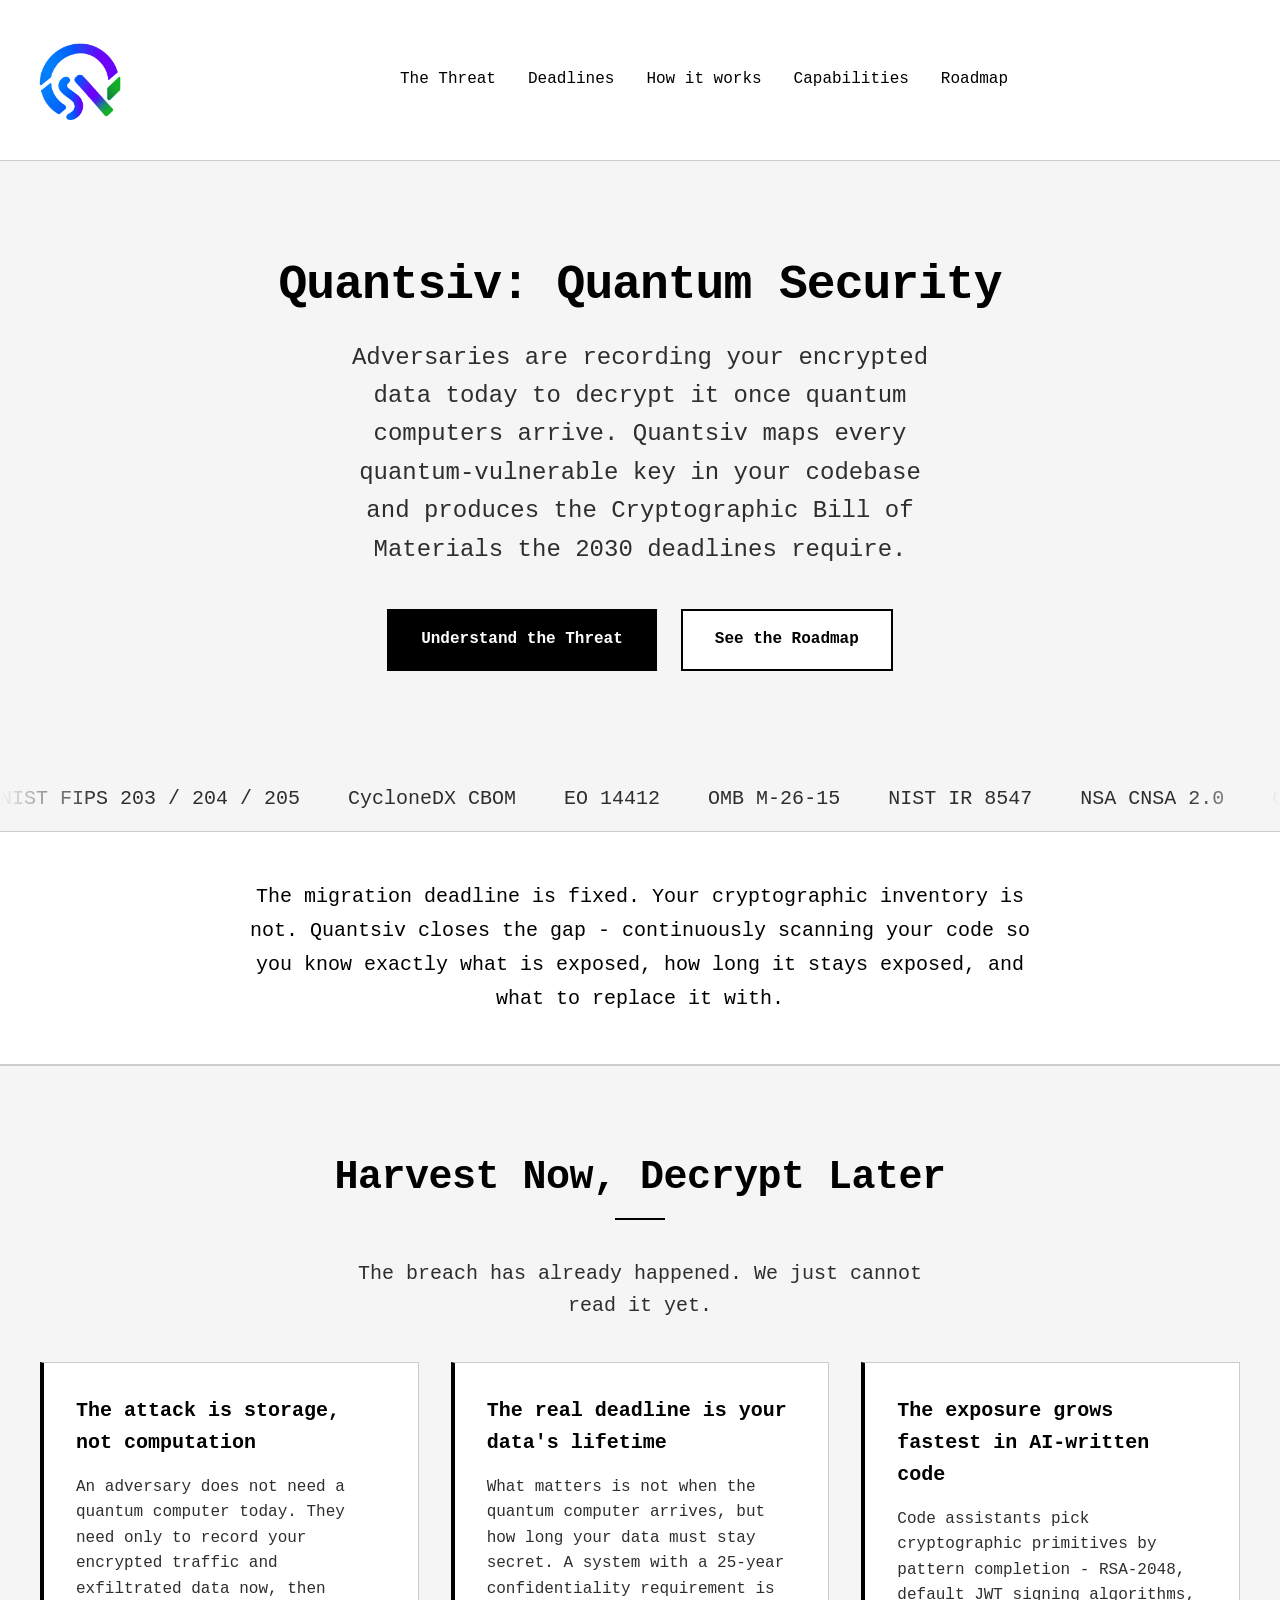
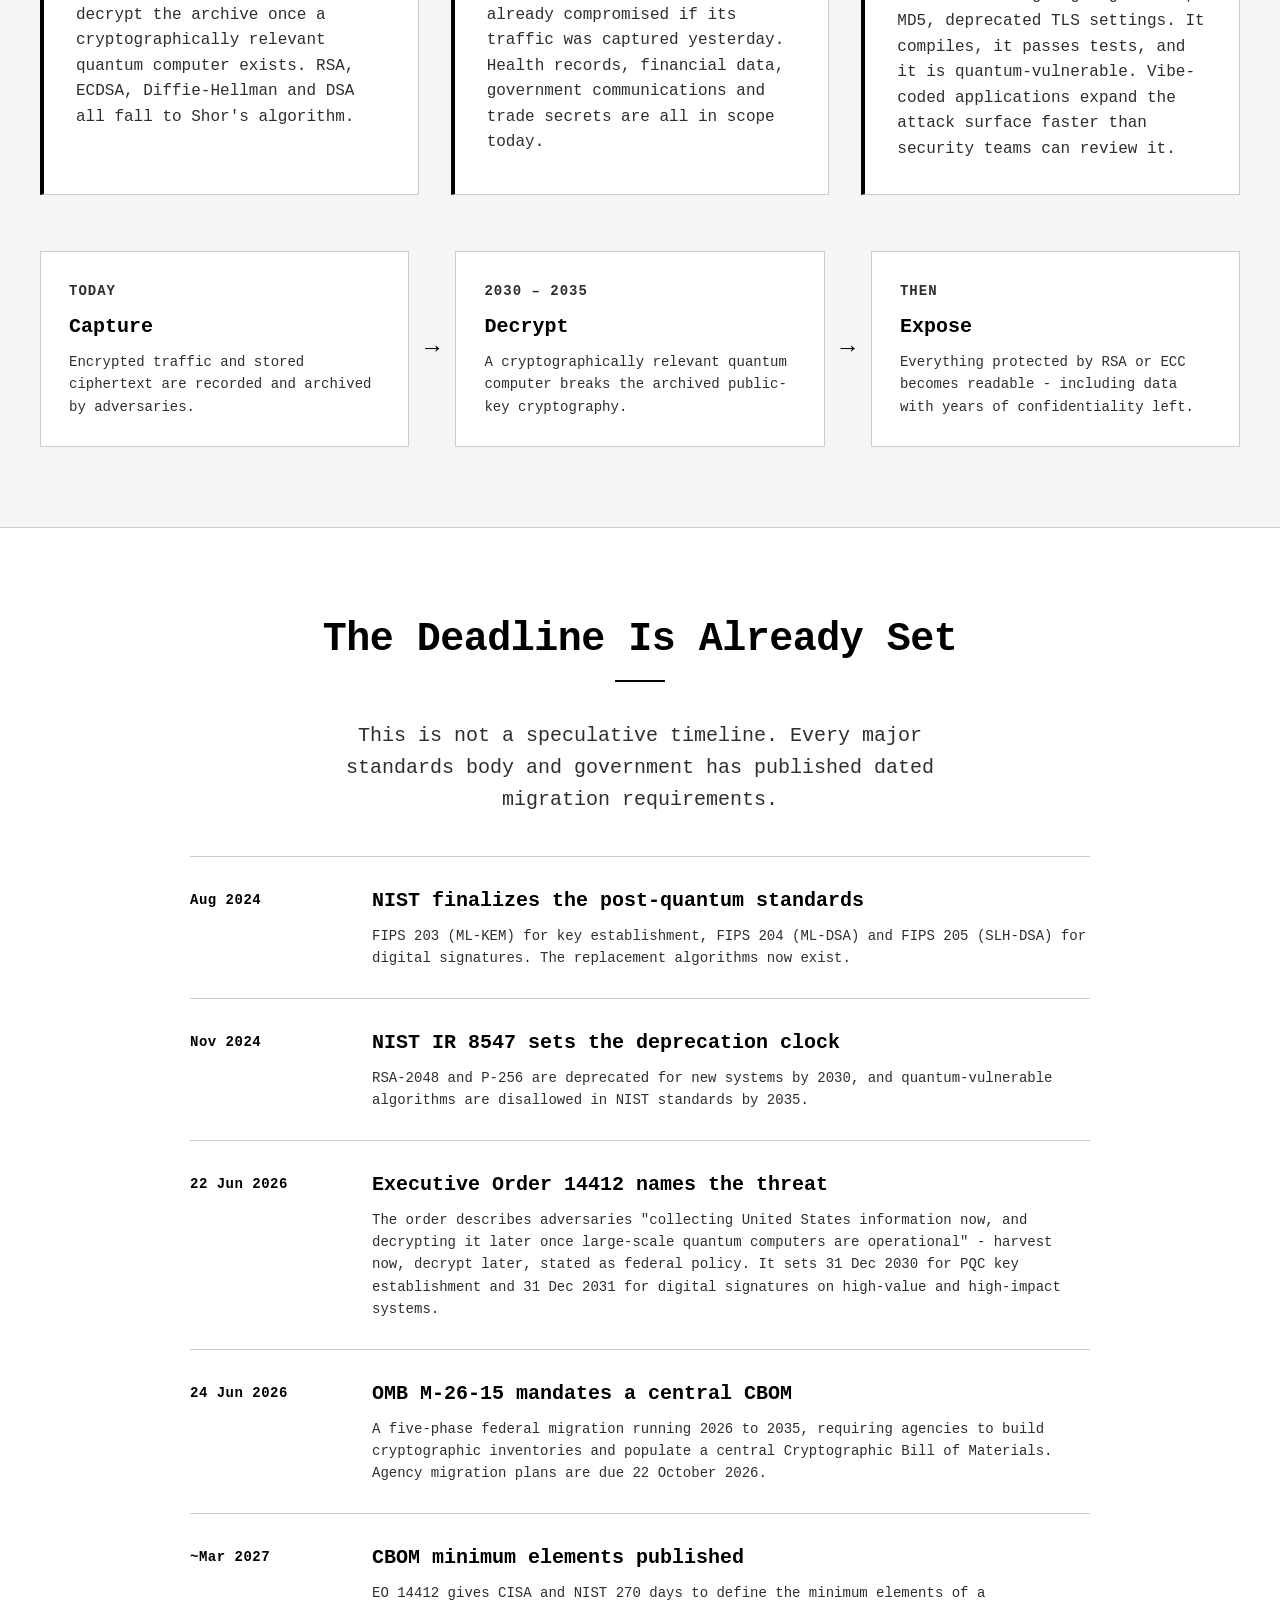
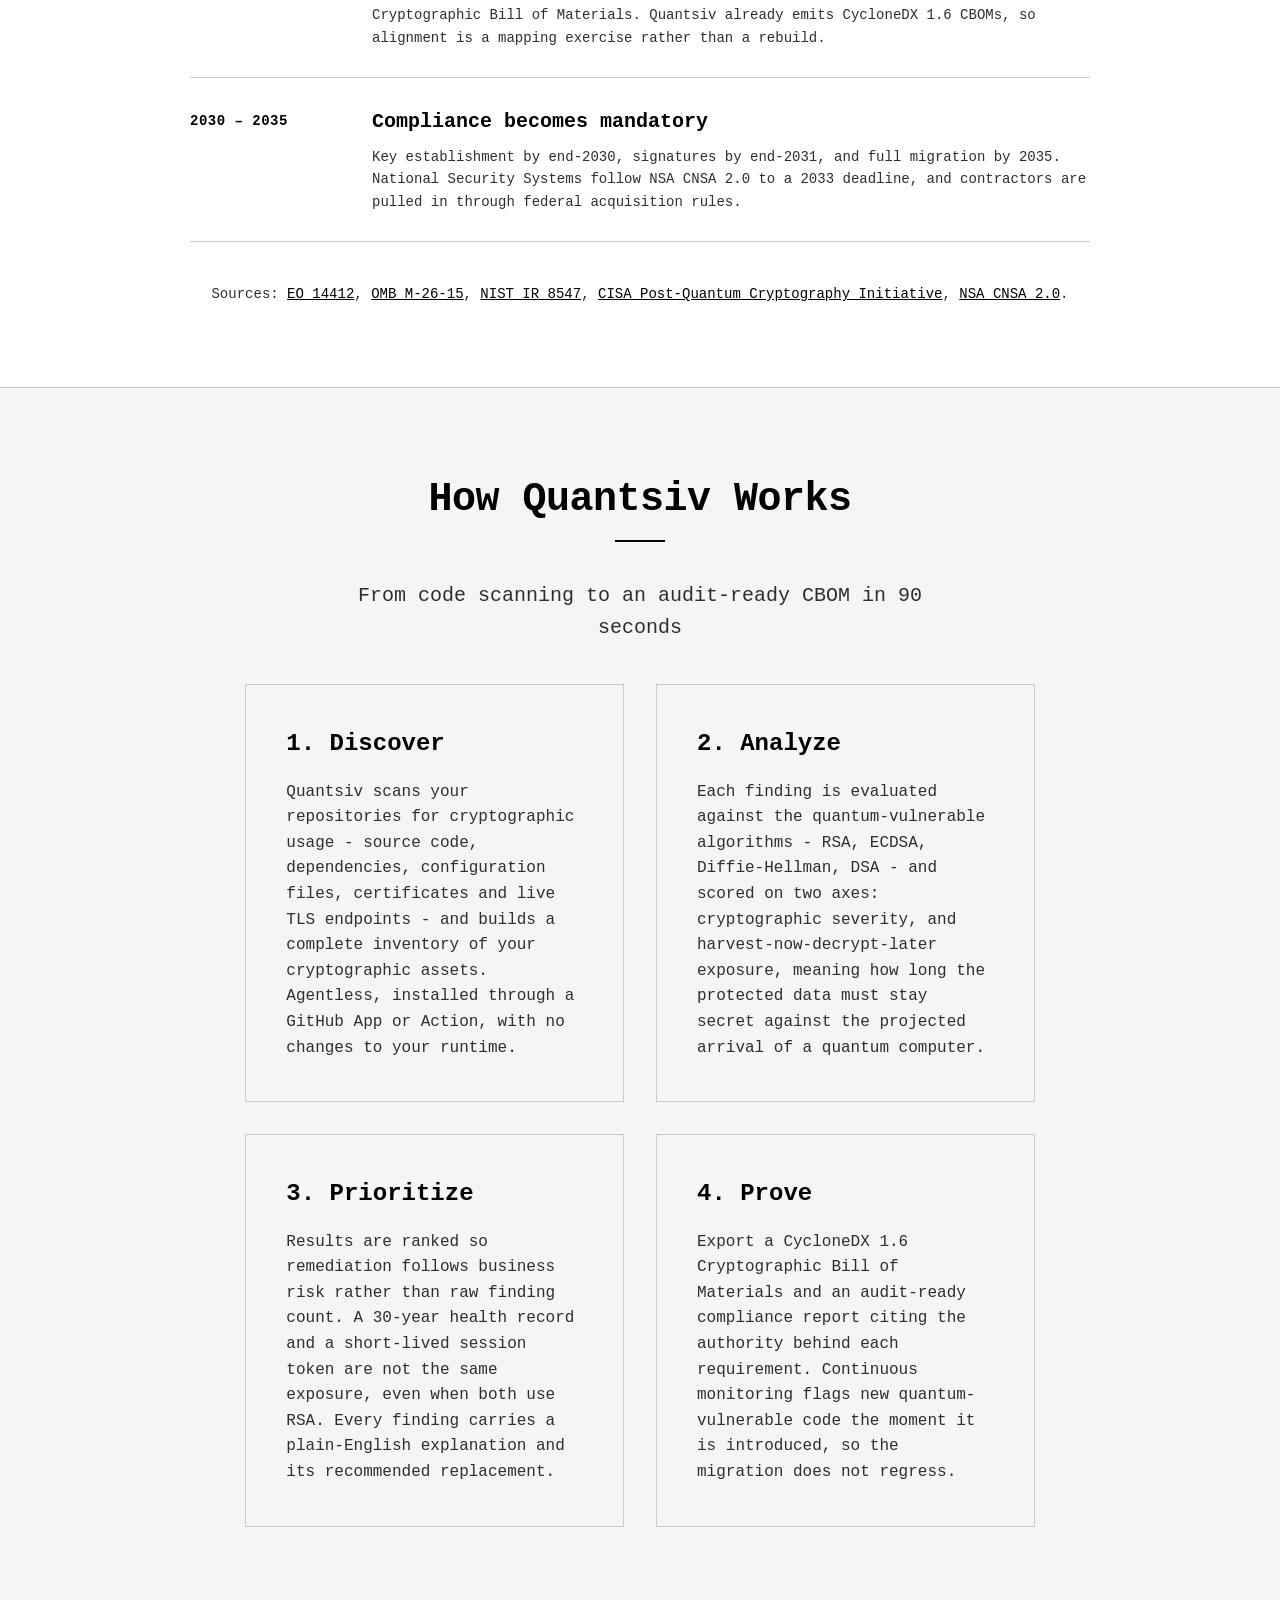
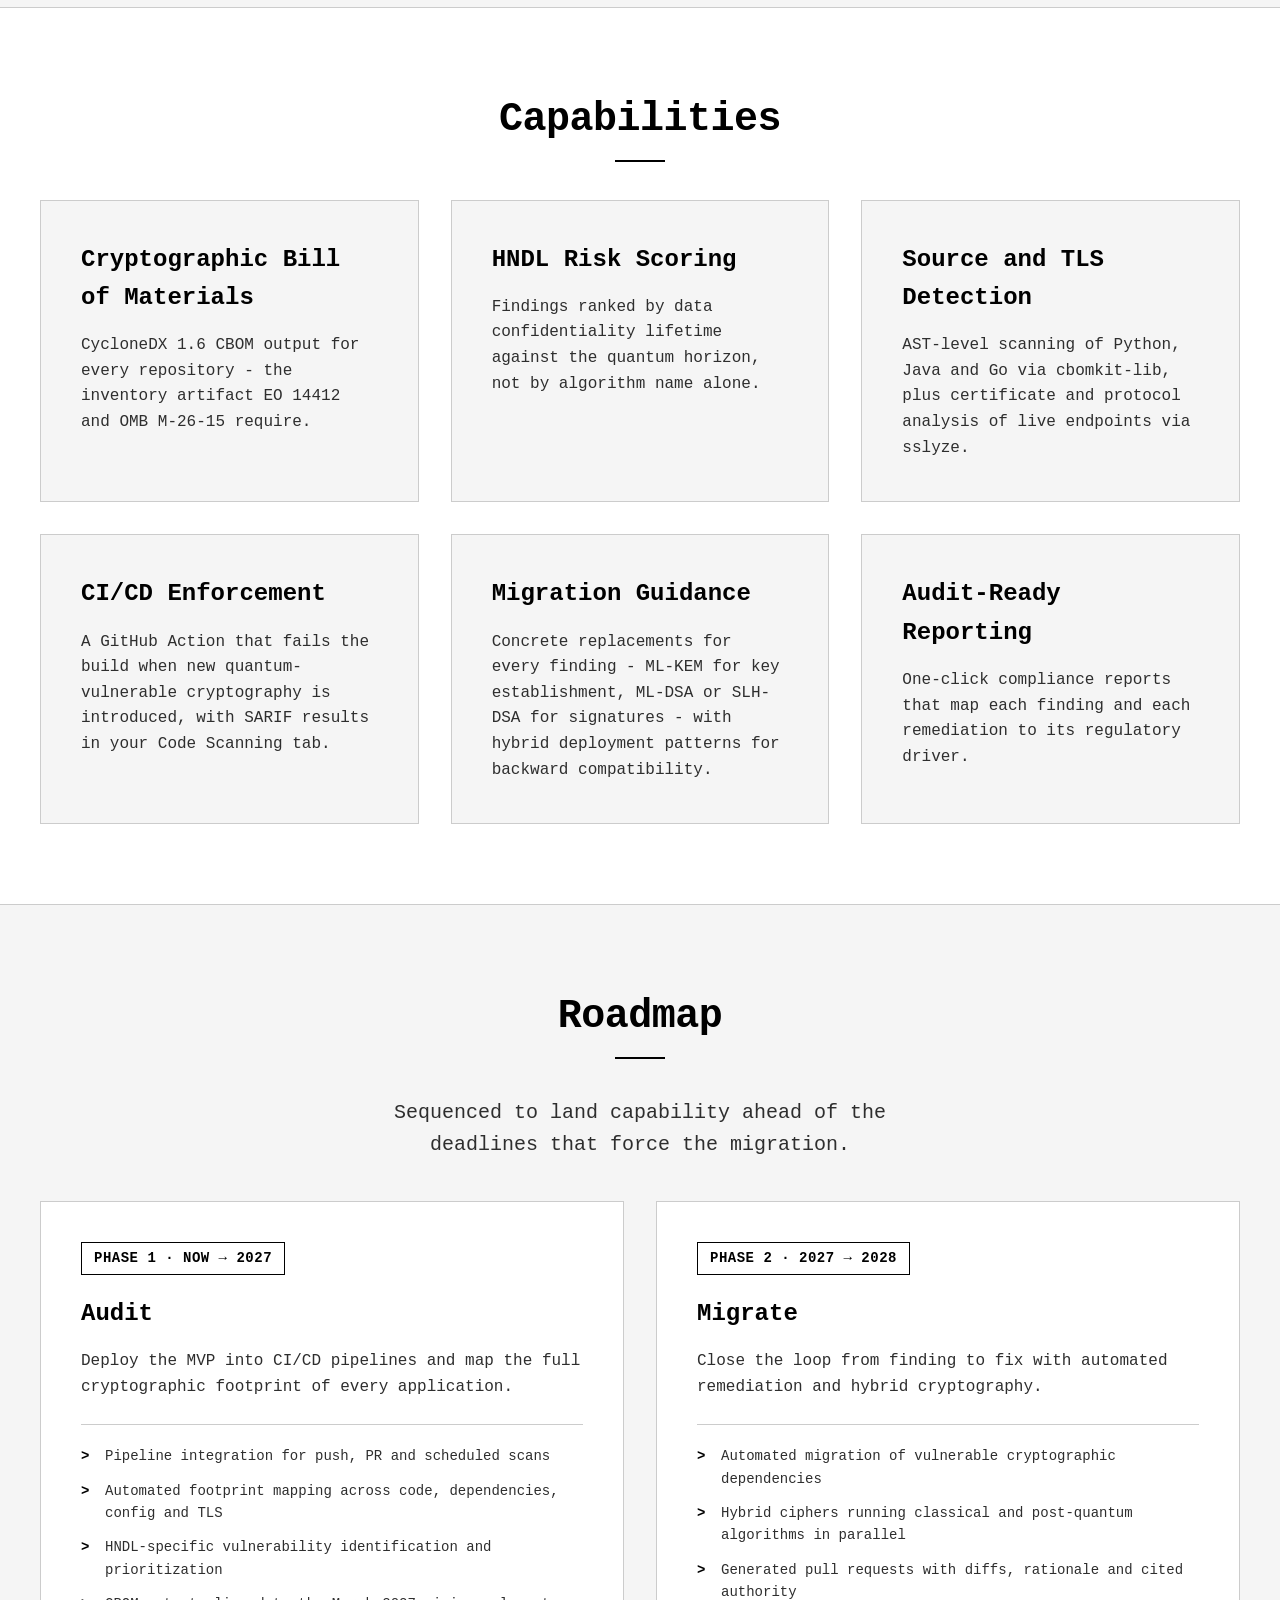
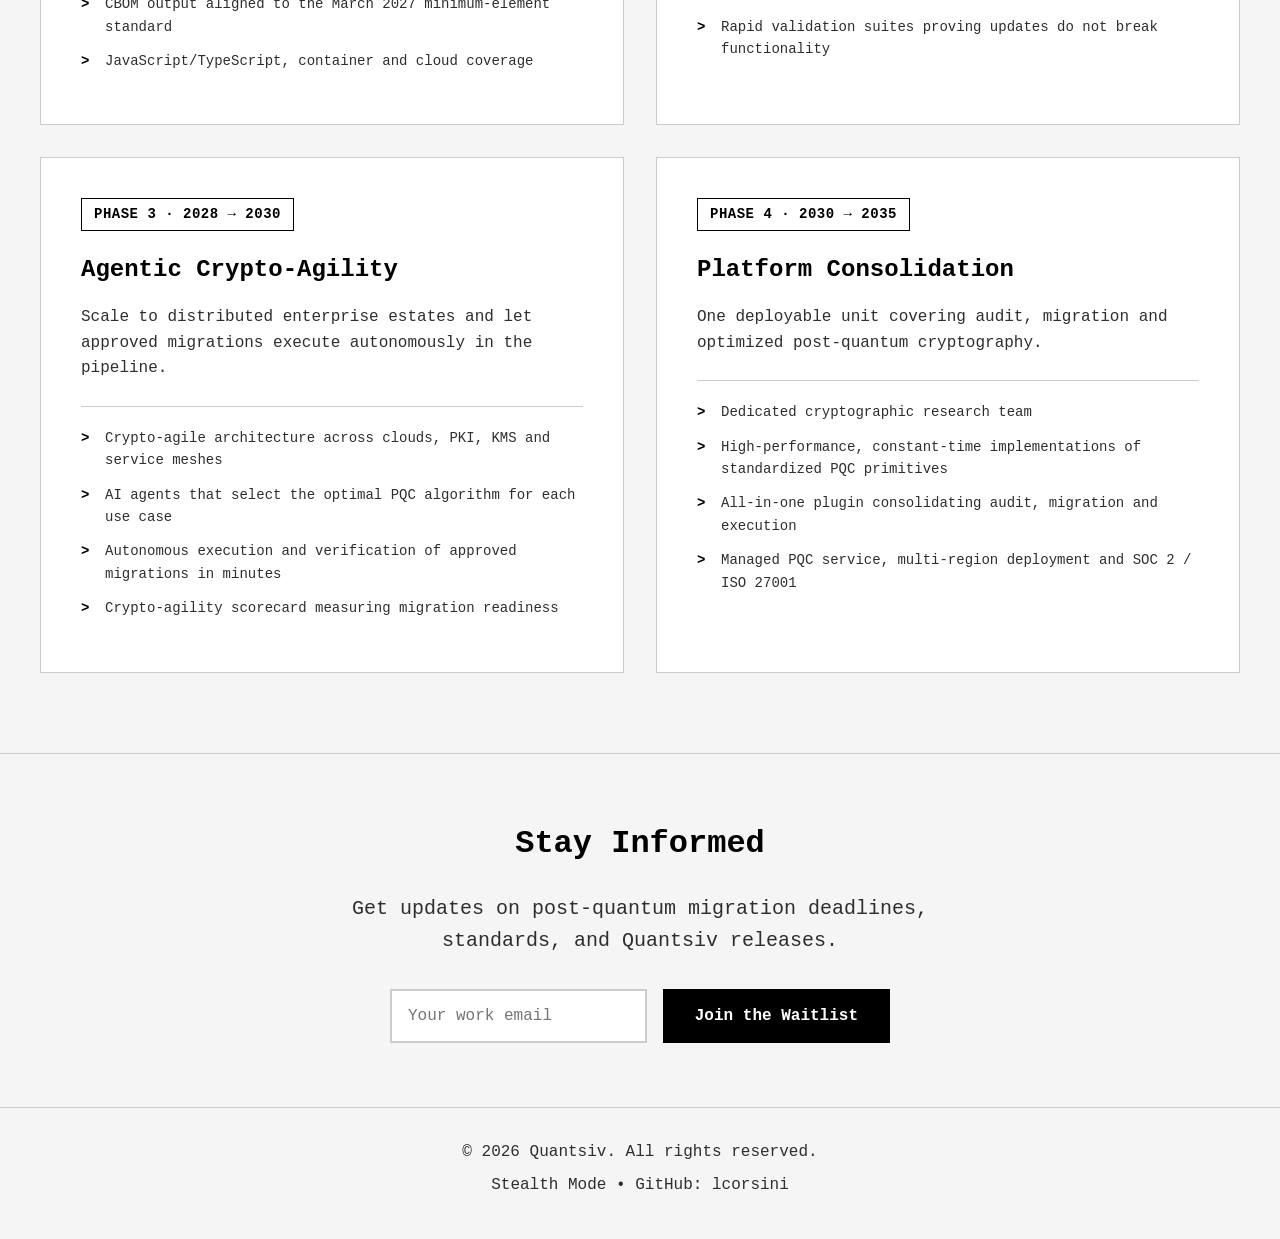
==== commit 82e14769: "Apply accessibility fixes per Apple Design Skill review: improve color contrast, increase nav tap ta" ====
--- a/index.html
+++ b/index.html
@@ -341,6 +341,7 @@
         <p>Get updates on post-quantum migration deadlines, standards, and Quantsiv releases.</p>
         <form id="contact-form">
             <input type="email" placeholder="Your work email" required>
+            <div id="form-message" class="form-message" style="display: none; margin-top: 0.5rem; min-height: 2rem;"></div>
             <button type="submit">Join the Waitlist</button>
         </form>
     </section>
--- a/style.css
+++ b/style.css
@@ -5,11 +5,11 @@
     --color-white: #ffffff;
     --color-gray-light: #f5f5f5;
     --color-gray-medium: #cccccc;
-    --color-gray-dark: #666666;
+    --color-gray-dark: #2e2e2e;
 
     /* Typography */
     --font-primary: 'Courier New', Courier, monospace;
-    --font-size-base: 16px;
+    --font-size-base: 1rem; /* Now relative to browser default */
     --font-size-sm: 0.875rem;
     --font-size-lg: 1.25rem;
     --font-size-xl: 1.5rem;
@@ -29,6 +29,18 @@
     box-sizing: border-box;
 }
 
+html {
+    font-size: 100%; /* Respects browser's default font size */
+}
+
+body {
+    font-size: 1rem; /* Uses browser's default size */
+    font-family: var(--font-primary);
+    background-color: var(--color-white);
+    color: var(--color-black);
+    line-height: 1.6;
+}
+
 body {
     font-family: var(--font-primary);
     font-size: var(--font-size-base);
@@ -102,6 +114,8 @@
     color: var(--color-black);
     font-weight: 500;
     transition: opacity 0.3s ease;
+    padding: 1rem 0;
+    display: inline-block;
 }
 
 .nav-link:hover {
@@ -211,6 +225,13 @@
     }
     to {
         transform: translateX(-50%);
+    }
+}
+
+/* Respect reduced motion preferences */
+@media (prefers-reduced-motion: reduce) {
+    .banner-track {
+        animation: none;
     }
 }
 
@@ -390,6 +411,19 @@
     border-color: var(--color-black);
 }
 
+.newsletter input.error {
+    border-color: #dc3545; /* Bootstrap danger red */
+    box-shadow: 0 0 0 0.2rem rgba(220, 53, 69, 0.25);
+}
+
+.form-message {
+    margin-top: 0.5rem;
+    min-height: 2rem;
+    display: flex;
+    align-items: center;
+    font-size: var(--font-size-sm);
+}
+
 .newsletter button {
     background-color: var(--color-black);
     color: var(--color-white);
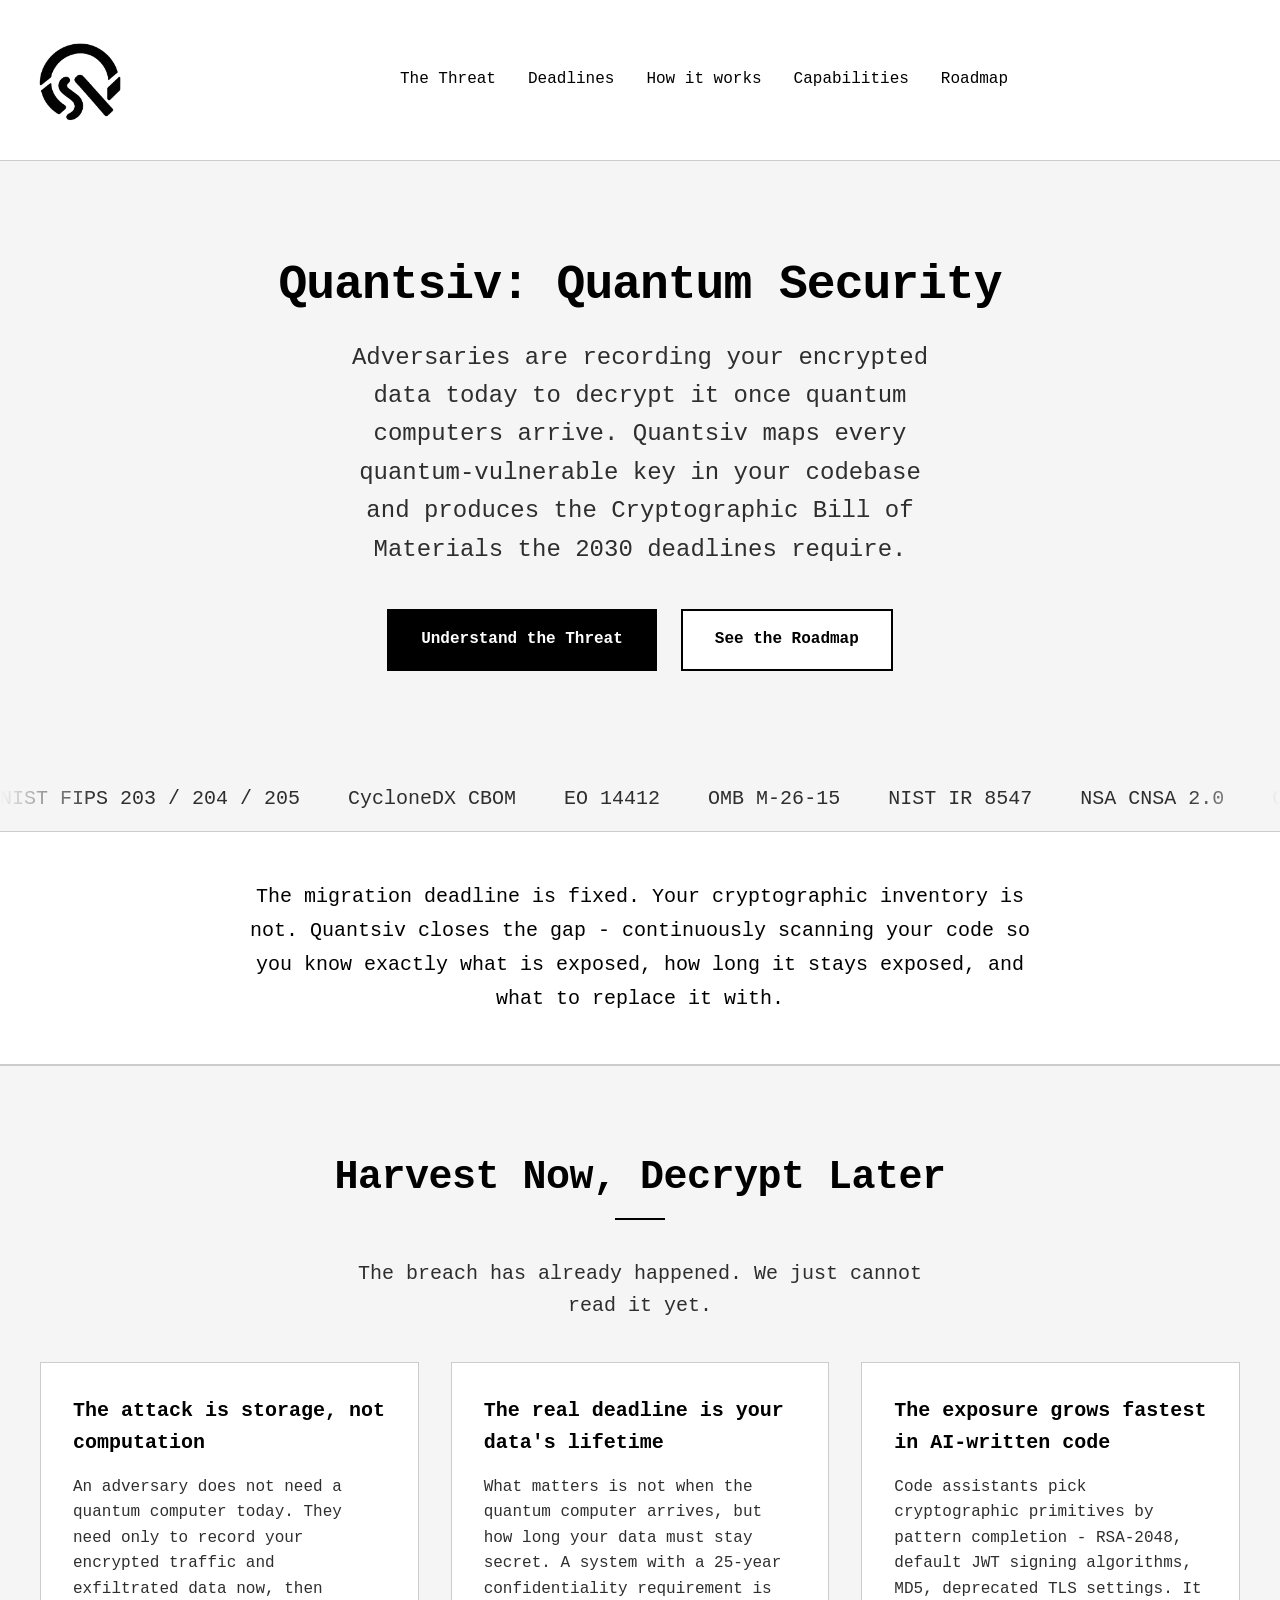
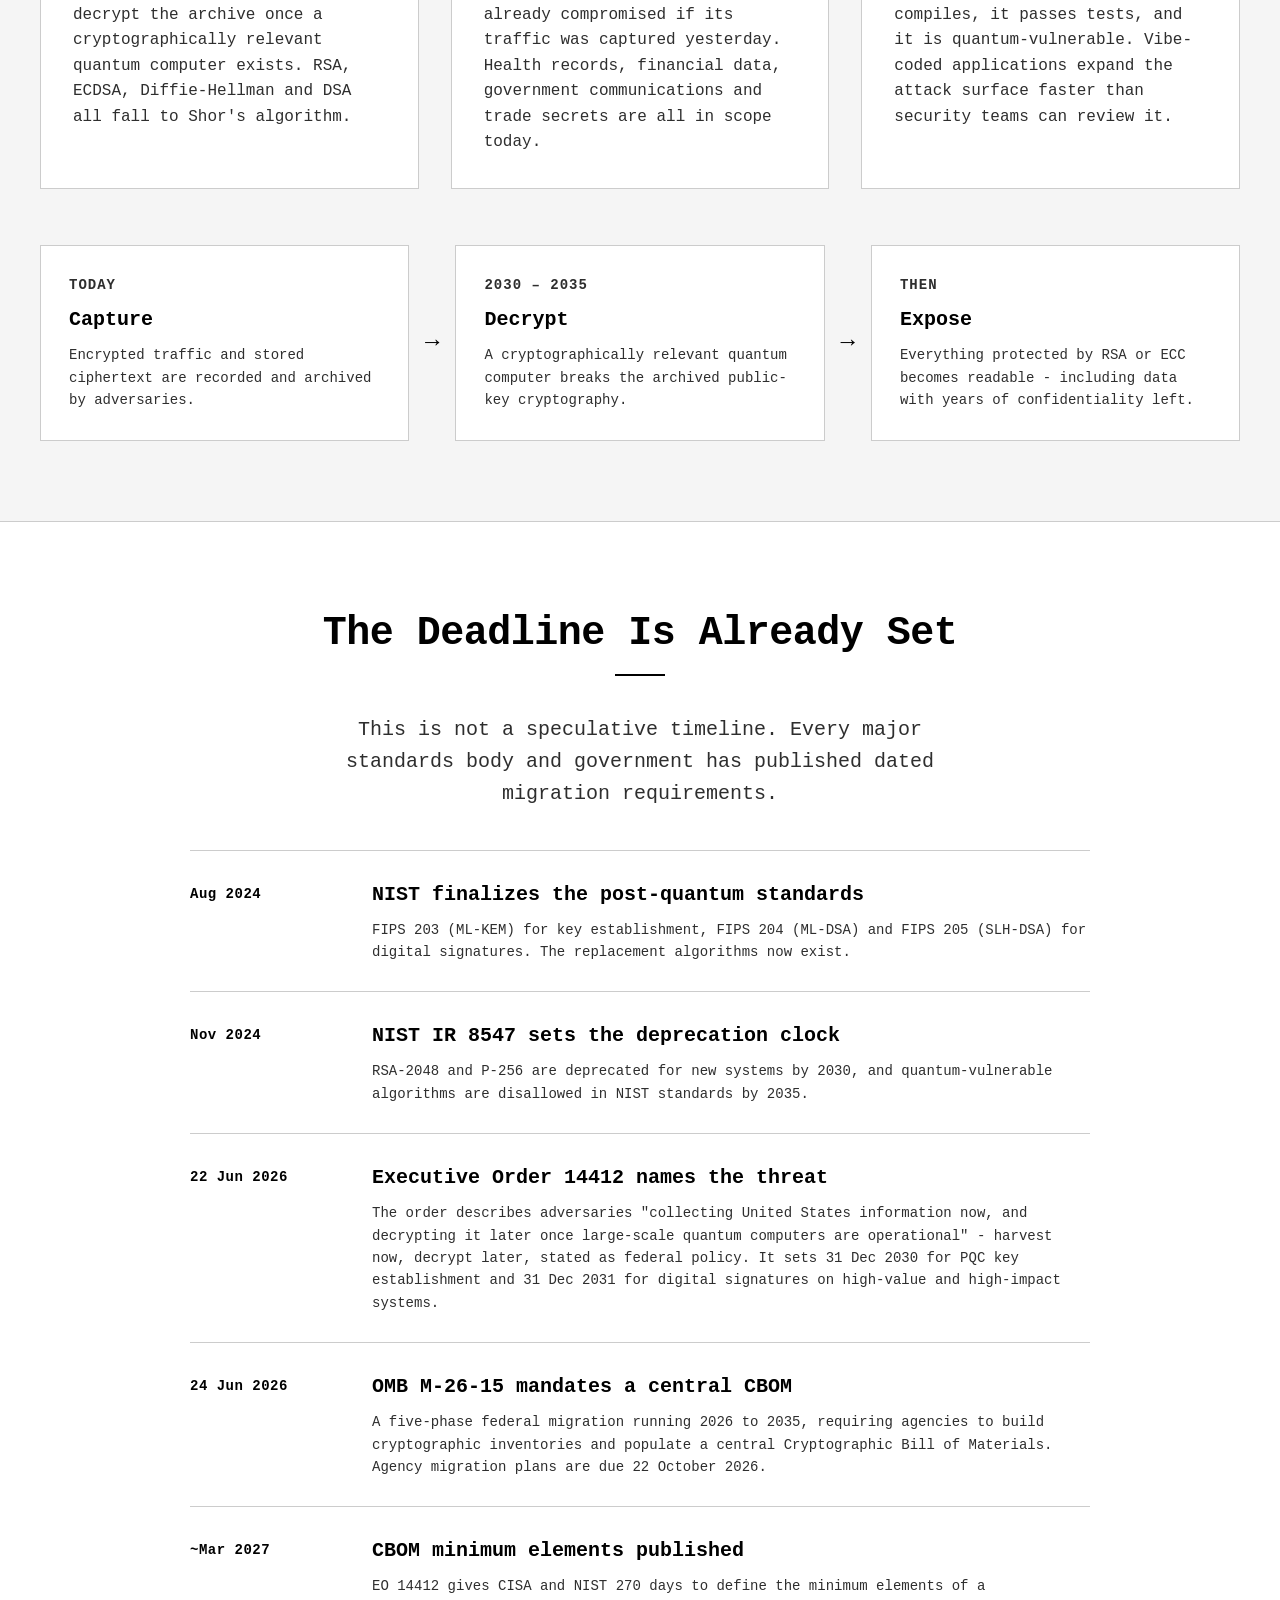
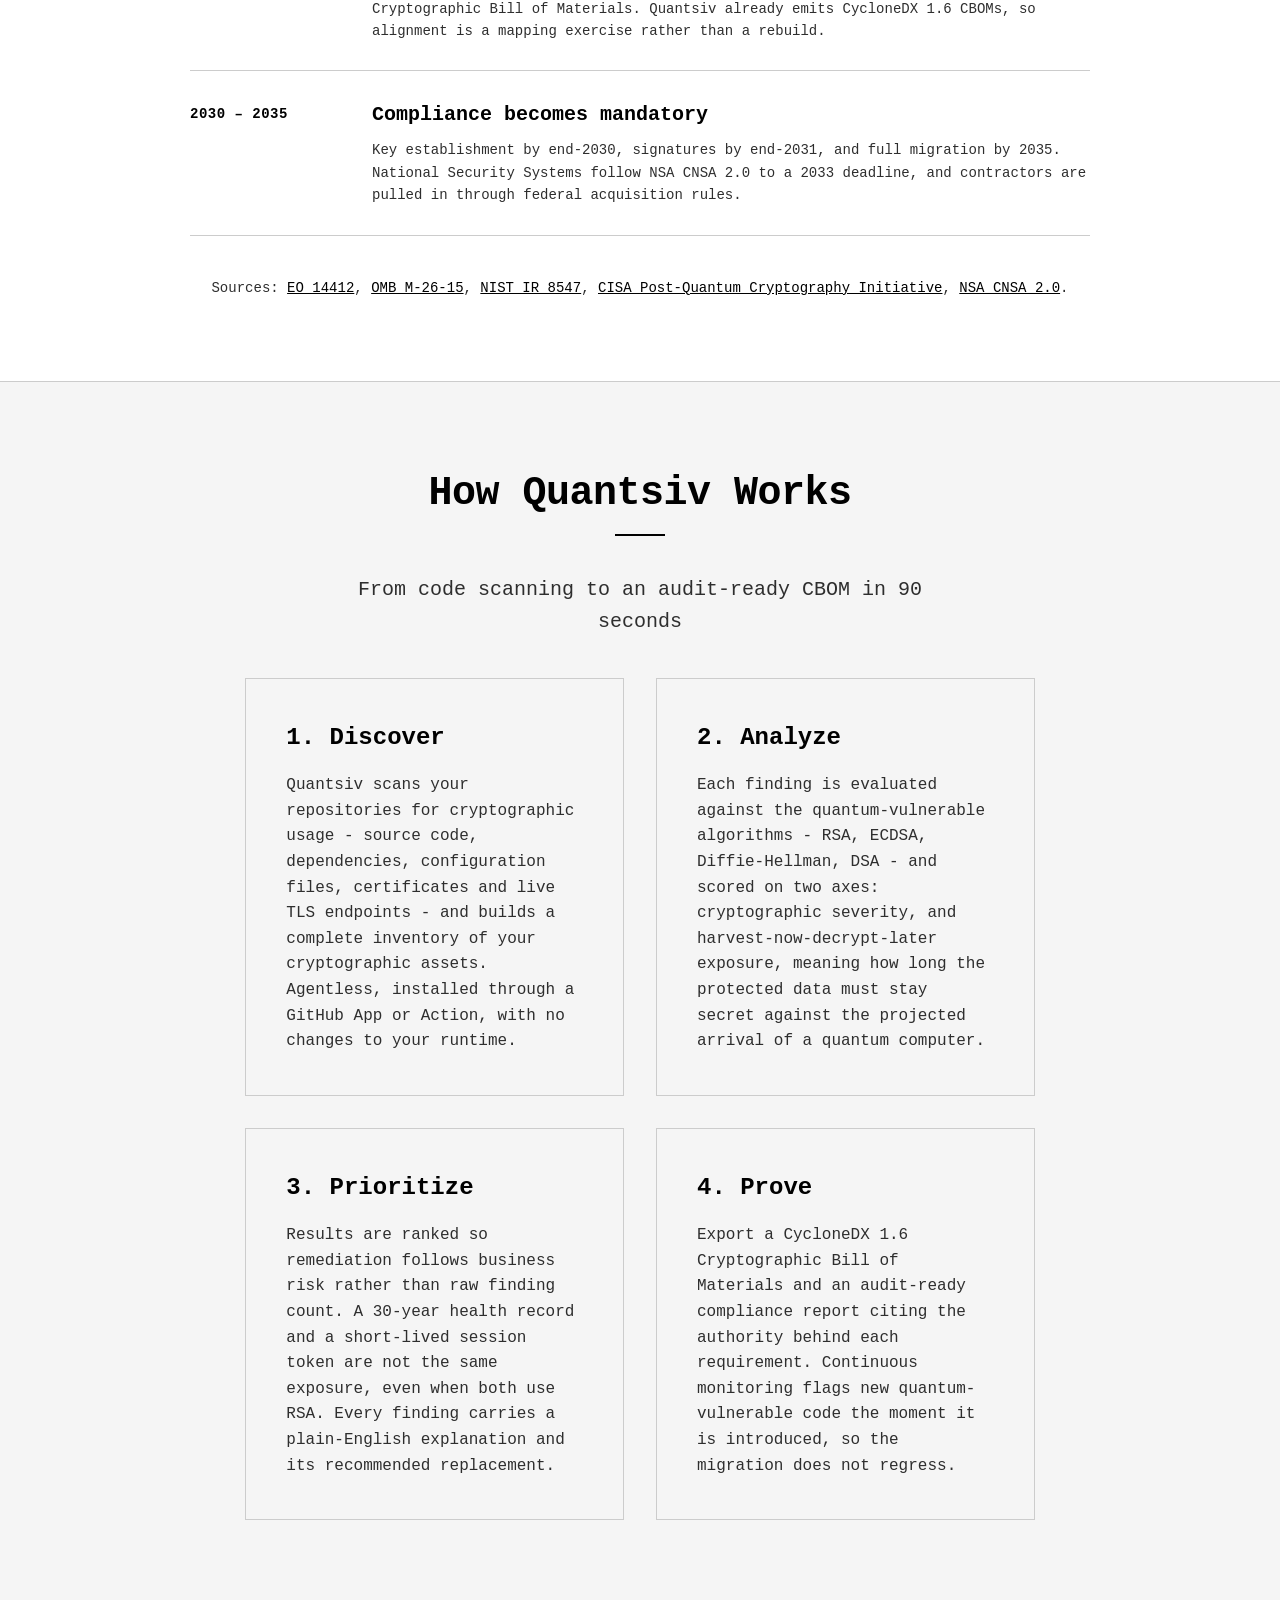
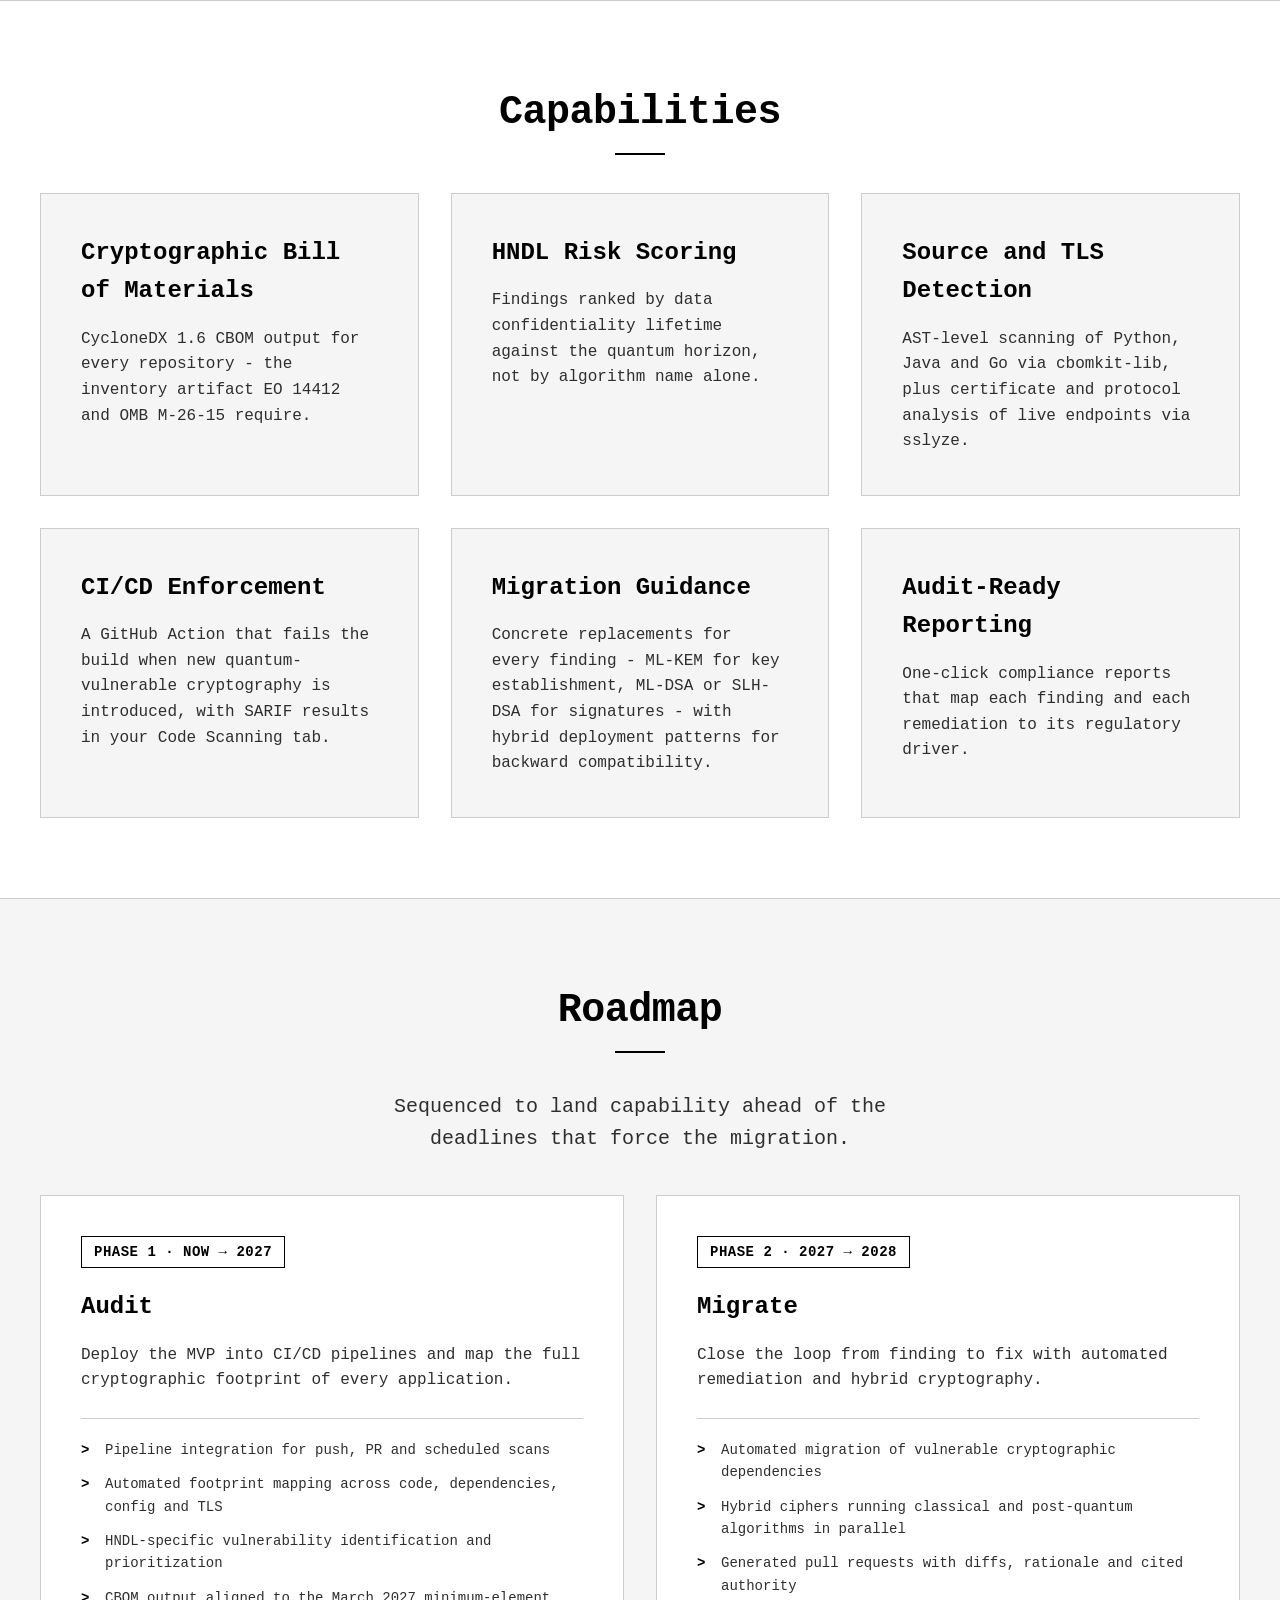
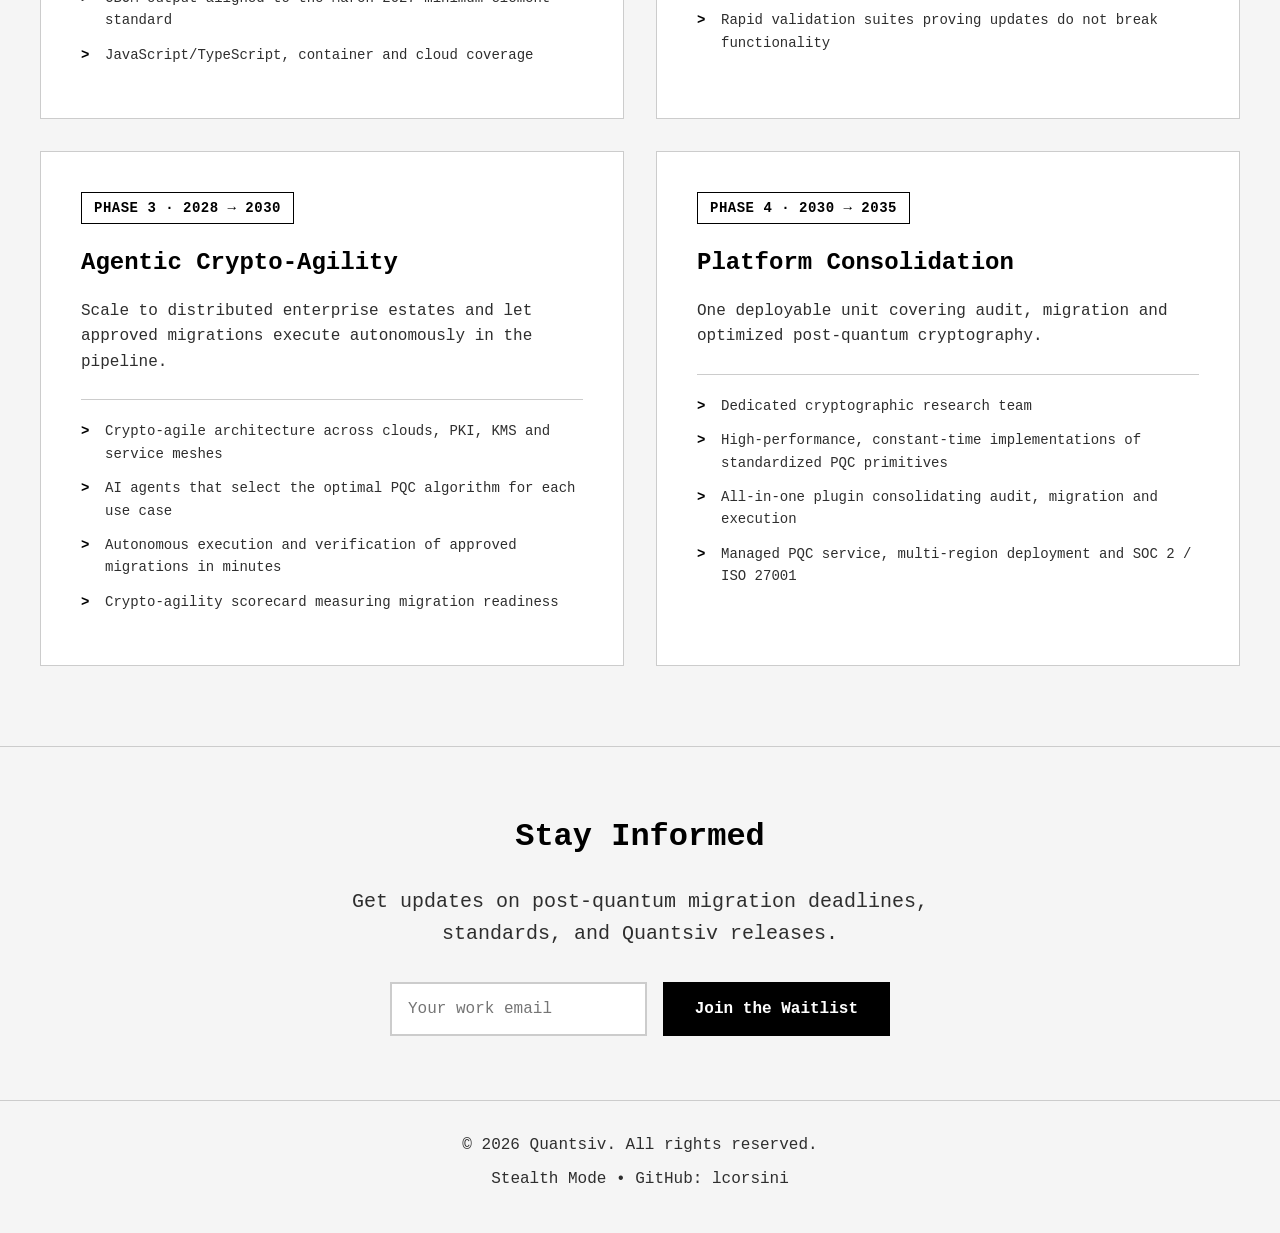
==== commit 5b7c4d40: "Remove threat-card left border; update logo to black variant in favicon and header" ====
--- a/index.html
+++ b/index.html
@@ -2,7 +2,7 @@
 <html lang="en">
 <head>
     <meta charset="UTF-8">
-    <link rel="icon" href="assets/logo-symbol.png" type="image/png">
+    <link rel="icon" href="assets/logo-symbol-black.png" type="image/png">
     <meta name="viewport" content="width=device-width, initial-scale=1.0">
     <meta name="description" content="Quantsiv finds quantum-vulnerable cryptography in your code, quantifies harvest-now-decrypt-later exposure, and produces the Cryptographic Bill of Materials regulators now require.">
     <title>Quantsiv - Quantum Security Platform</title>
@@ -11,7 +11,7 @@
 <body>
     <!-- Header with three-part layout -->
     <header class="site-header">
-        <div class="brand-center"><img src="assets/logo-symbol.png" alt="Quantsiv Logo" class="logo"></div>
+        <div class="brand-center"><img src="assets/logo-symbol-black.png" alt="Quantsiv Logo" class="logo"></div>
         <nav class="nav-center">
             <ul class="nav-list">
                 <li><a href="#threat" class="nav-link">The Threat</a></li>
--- a/style.css
+++ b/style.css
@@ -648,7 +648,6 @@
 .threat-card {
     background-color: var(--color-white);
     border: 1px solid var(--color-gray-medium);
-    border-left: 4px solid var(--color-black);
     padding: 2rem;
     text-align: left;
 }
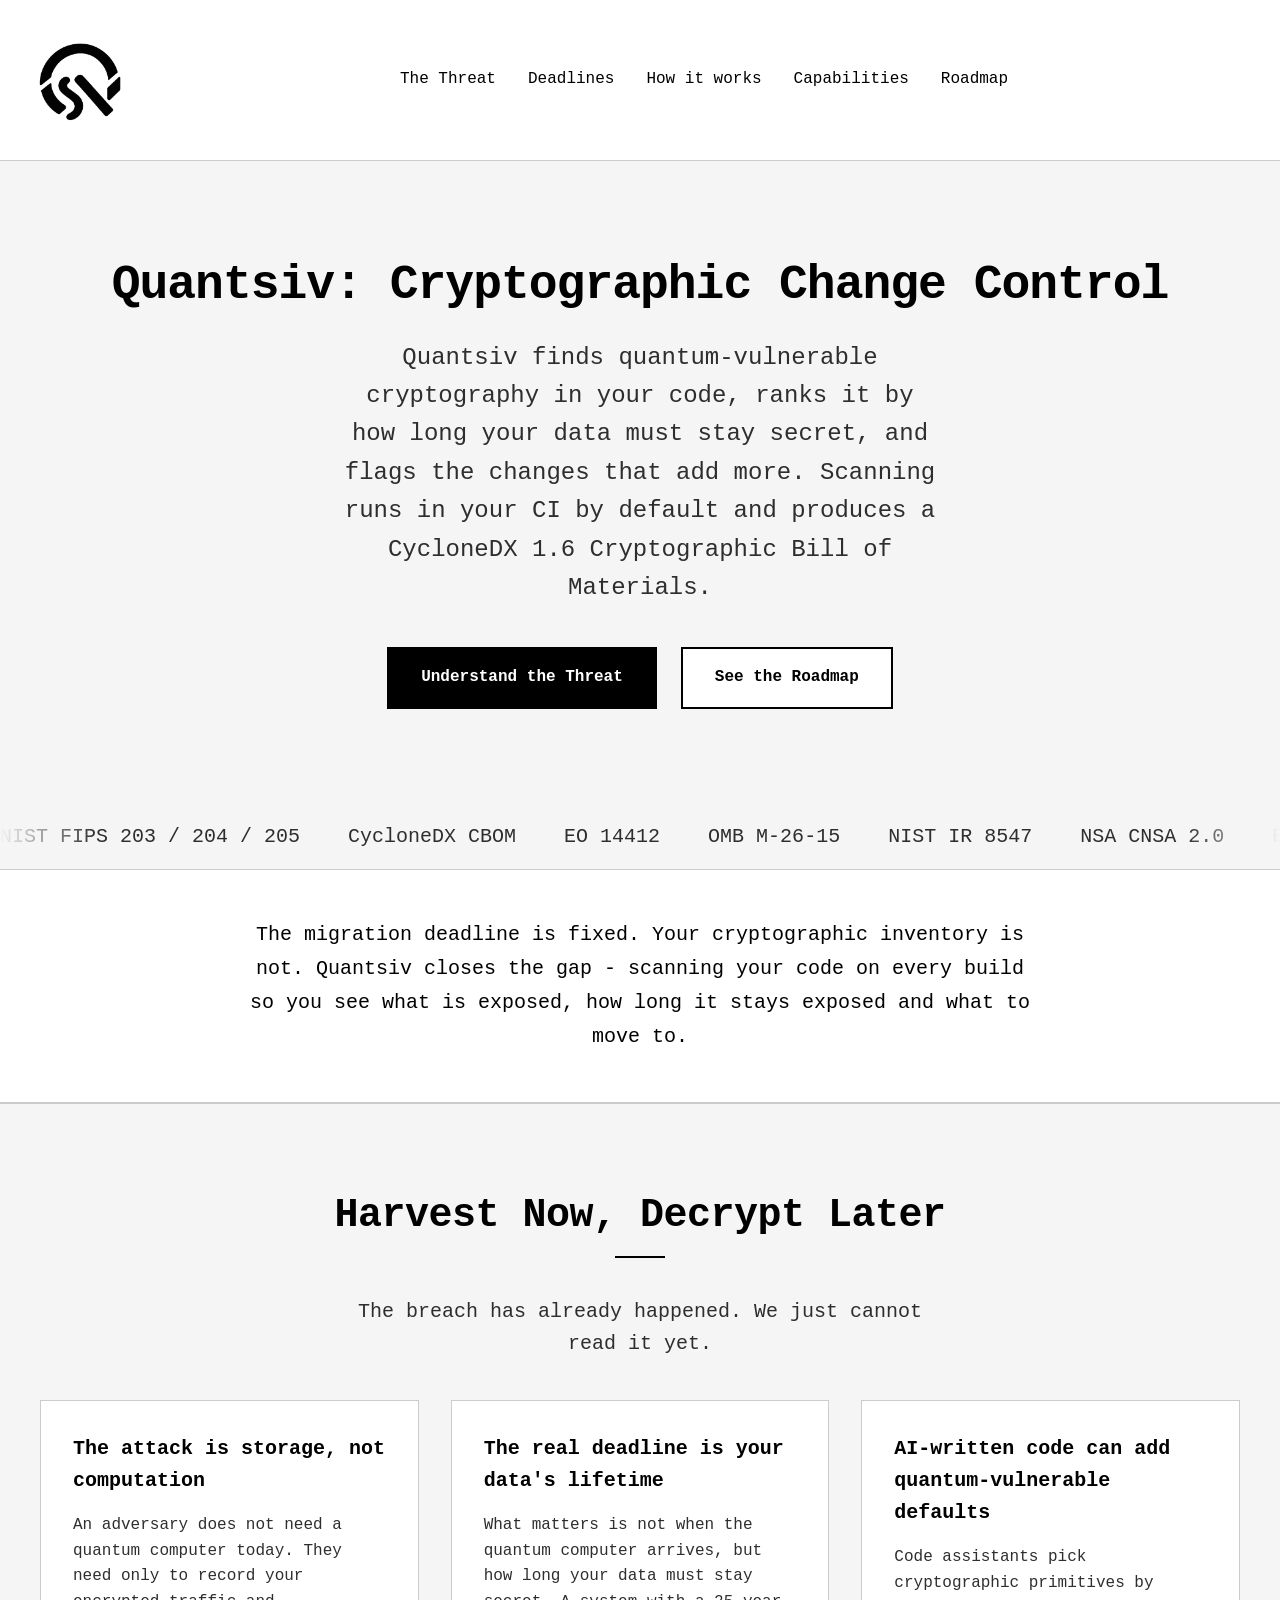
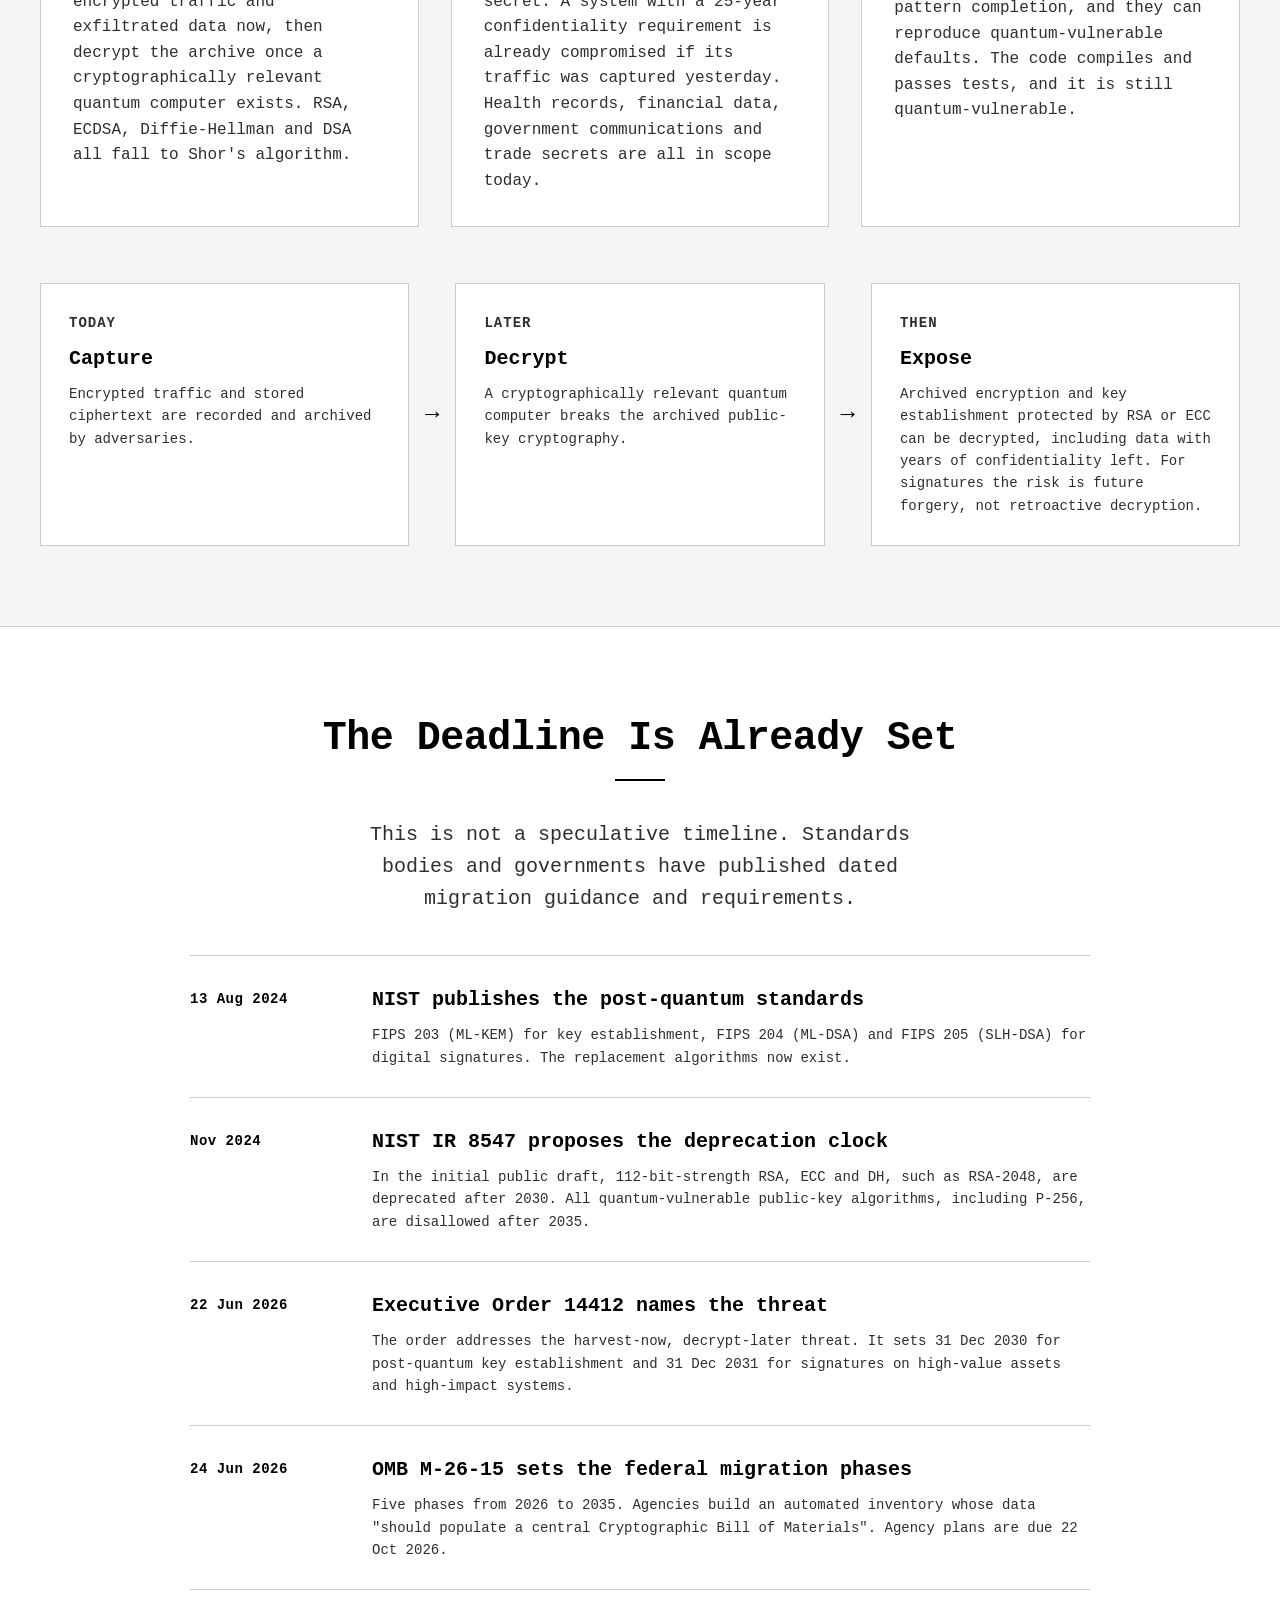
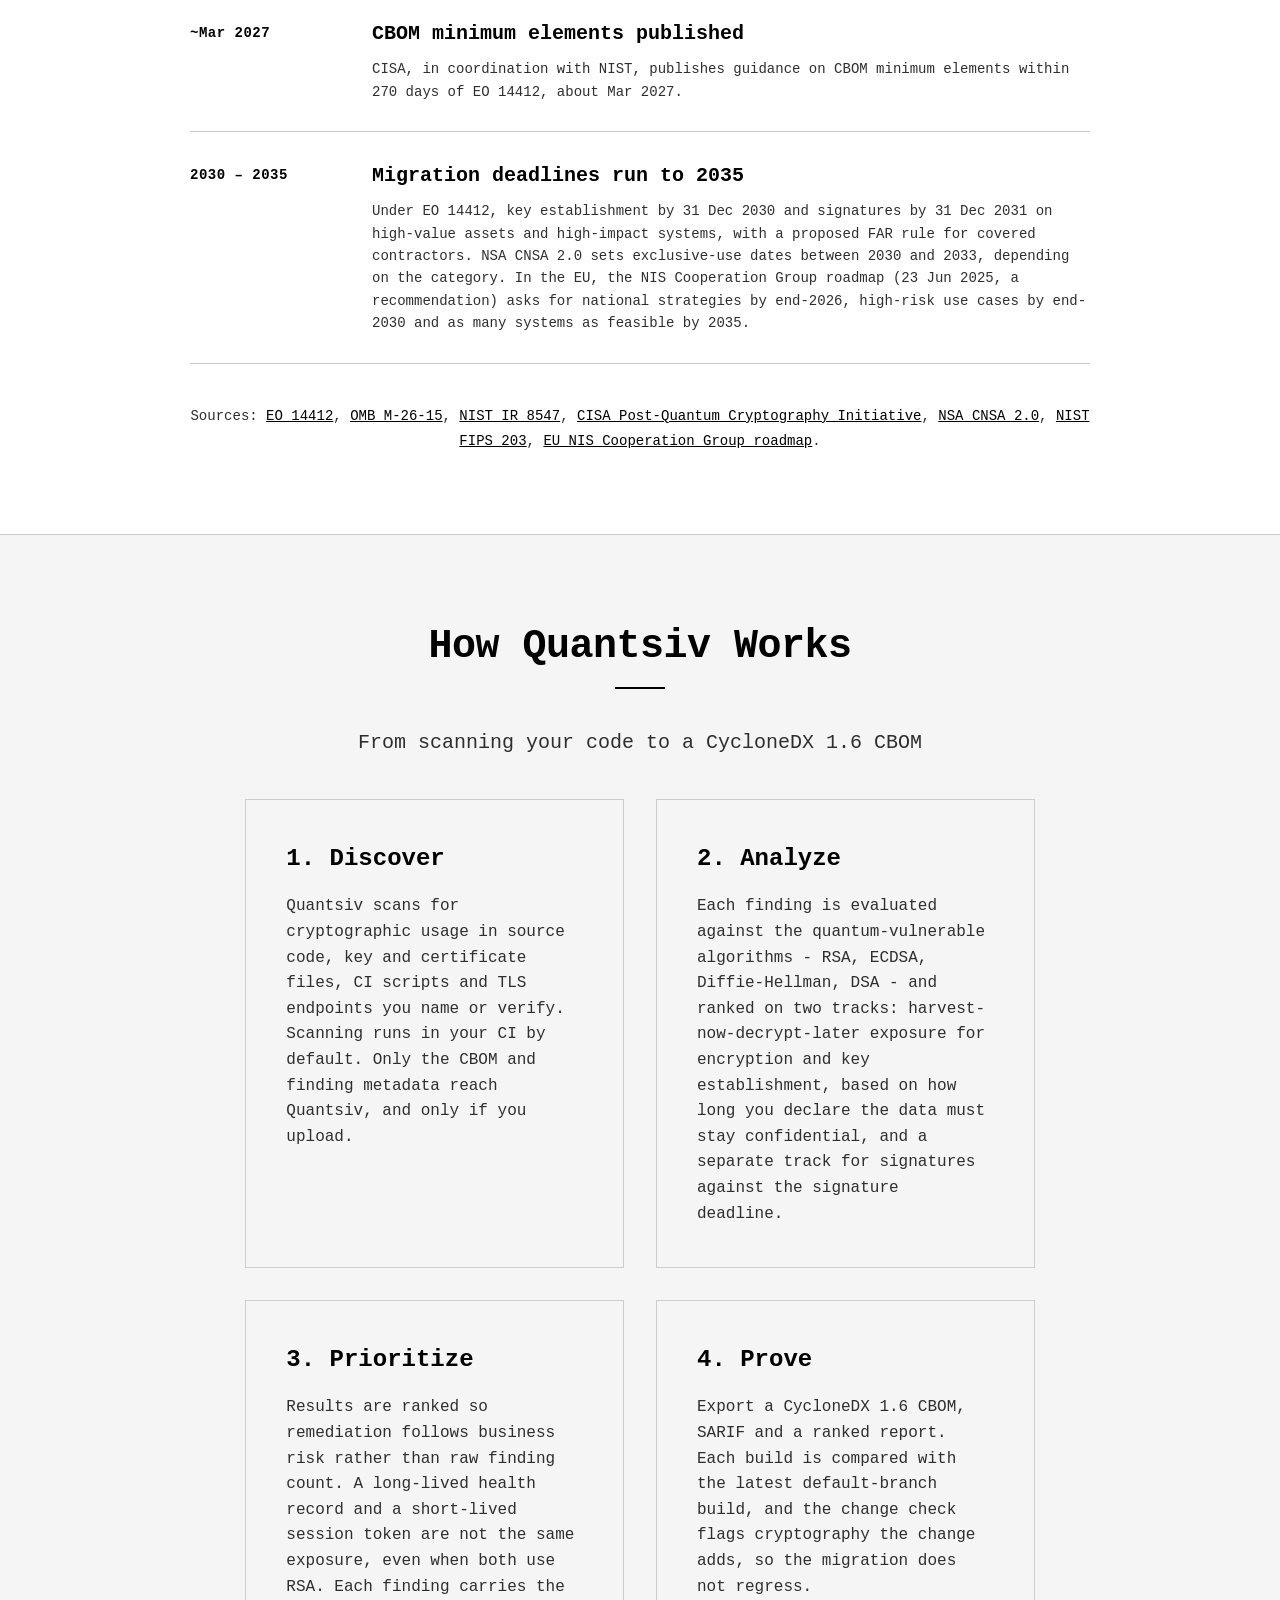
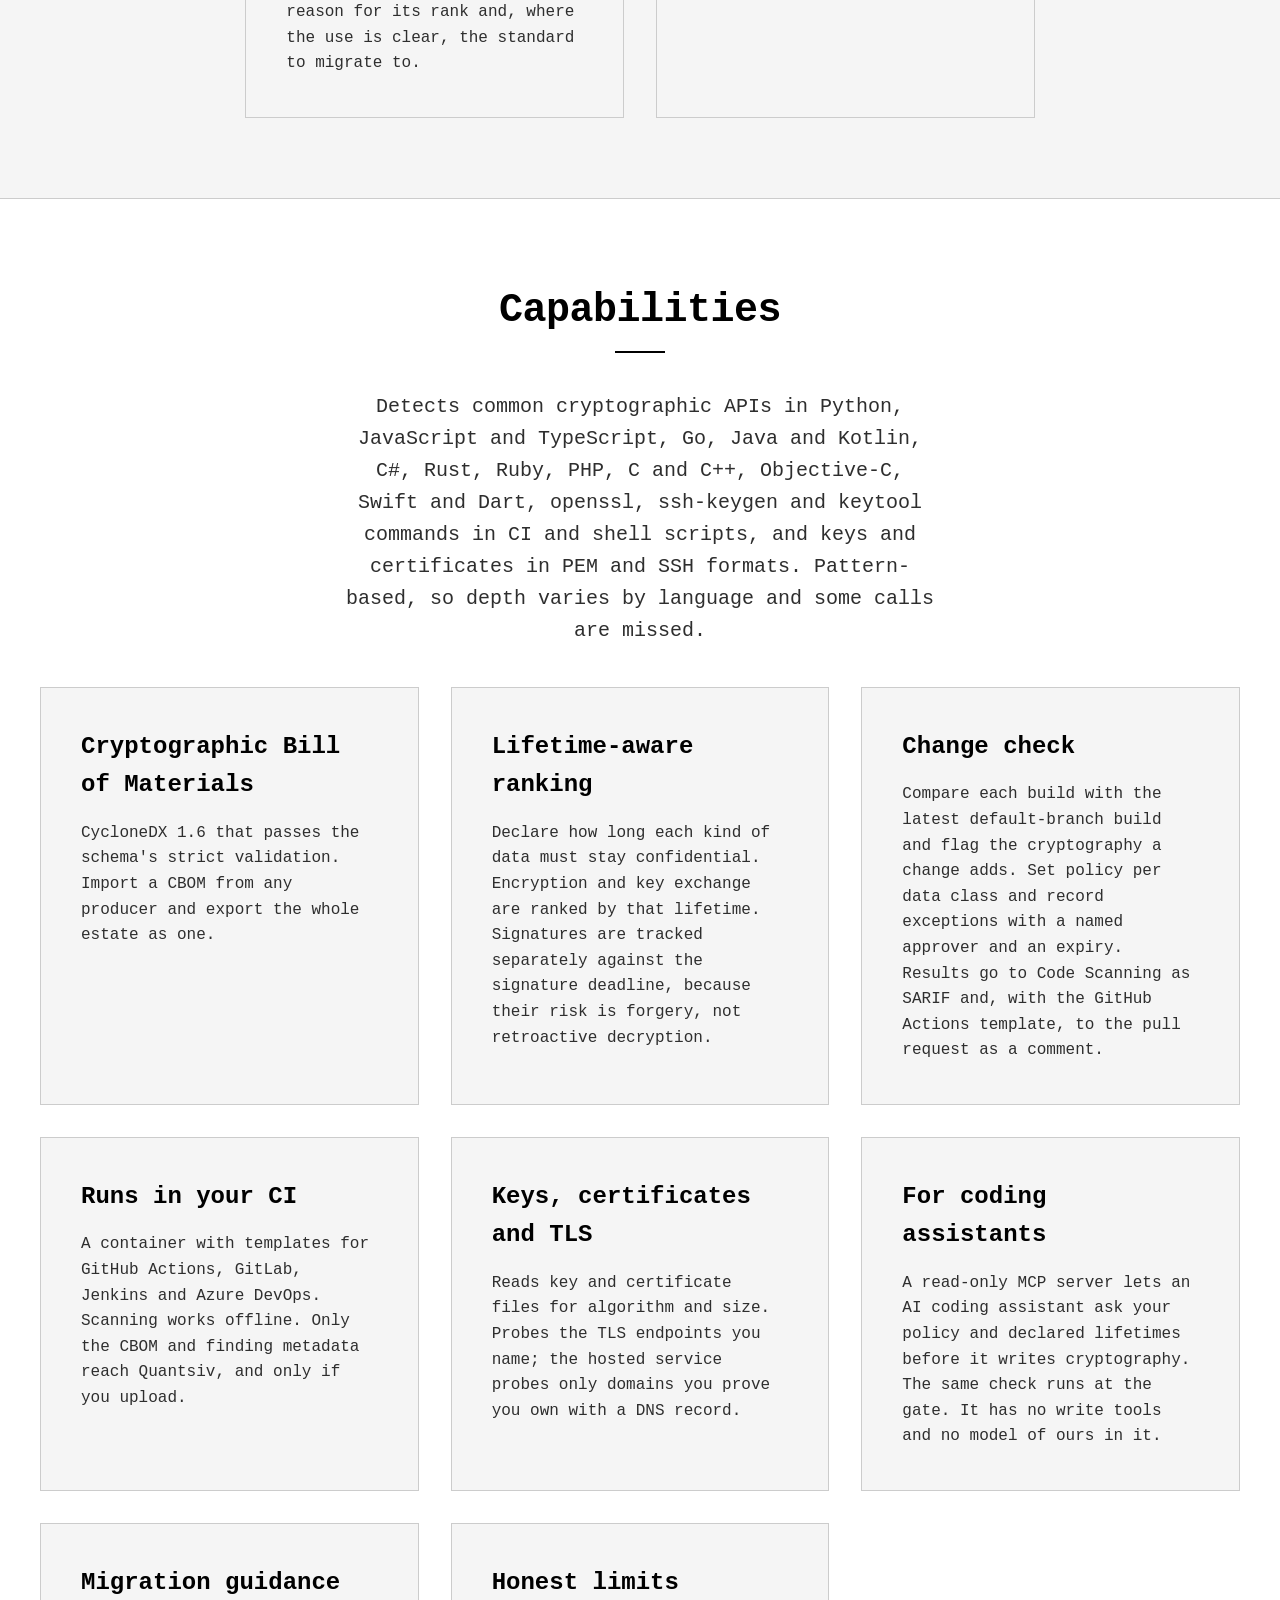
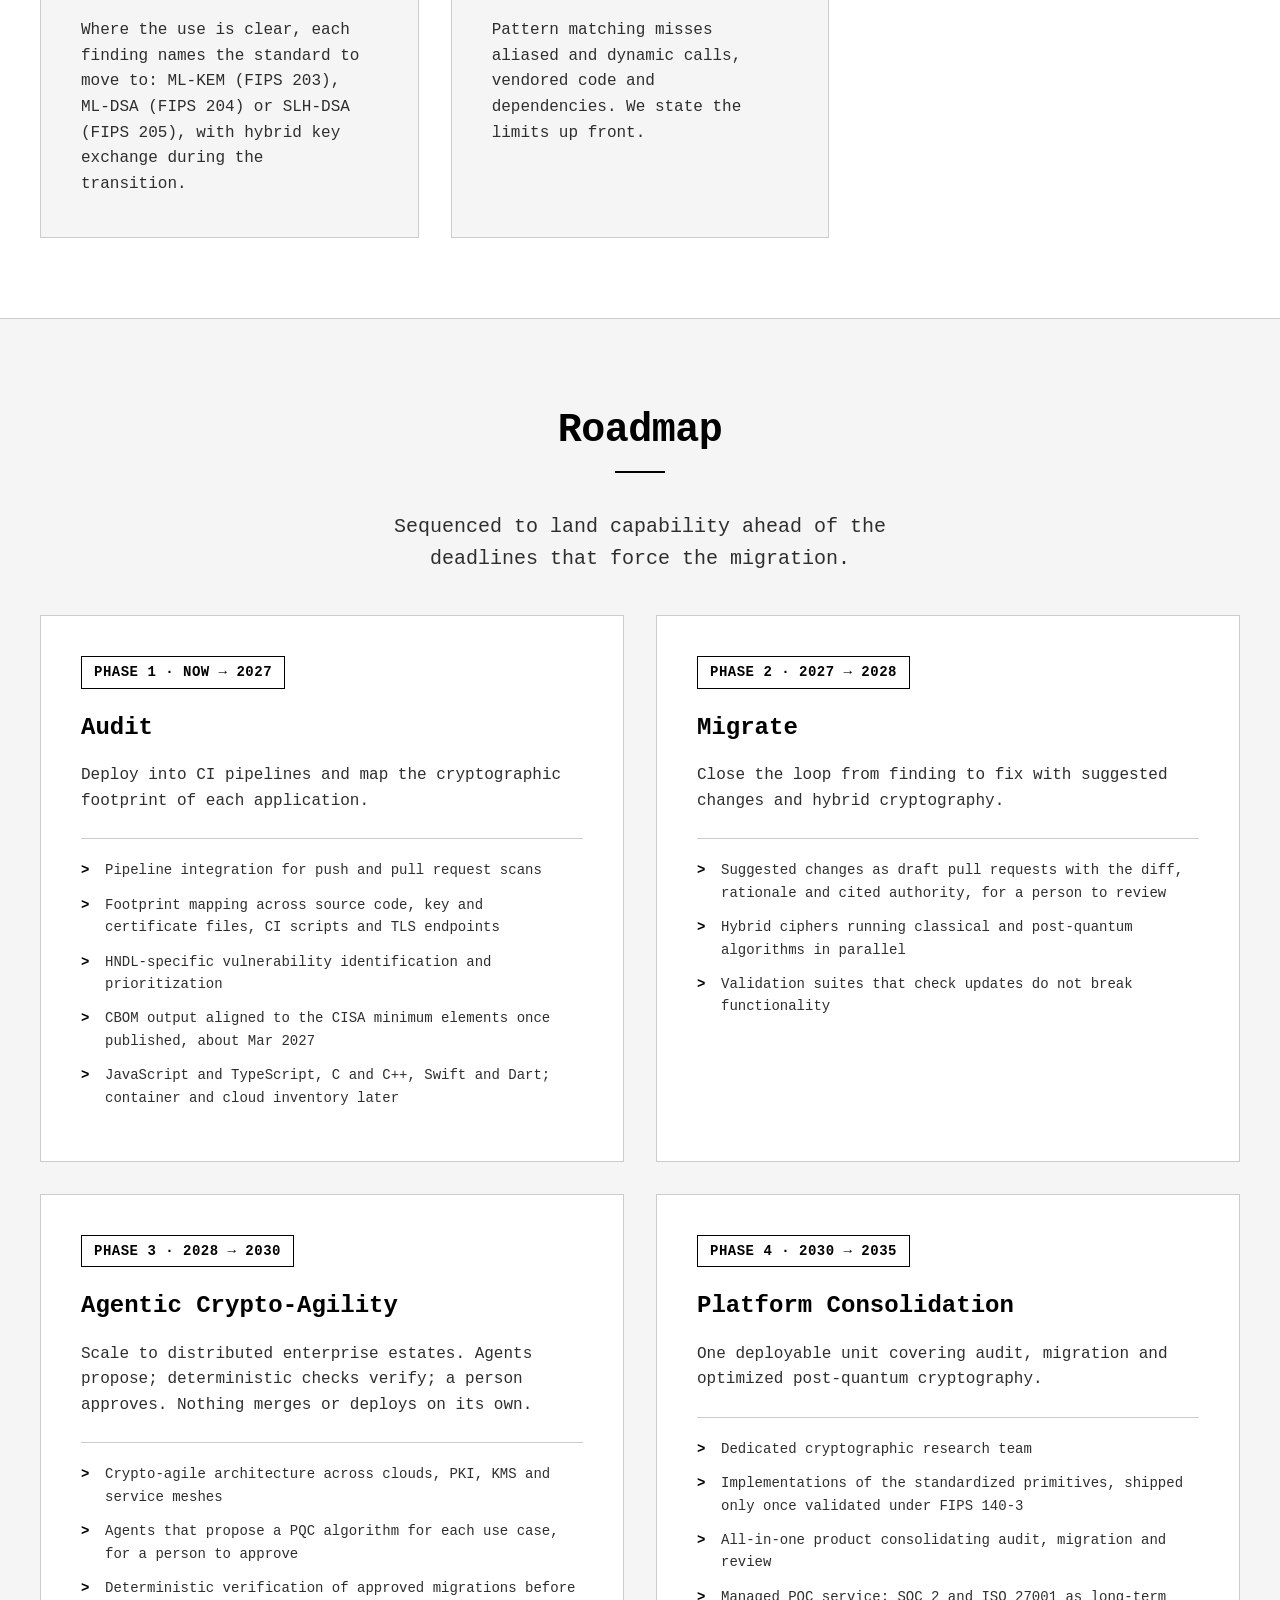
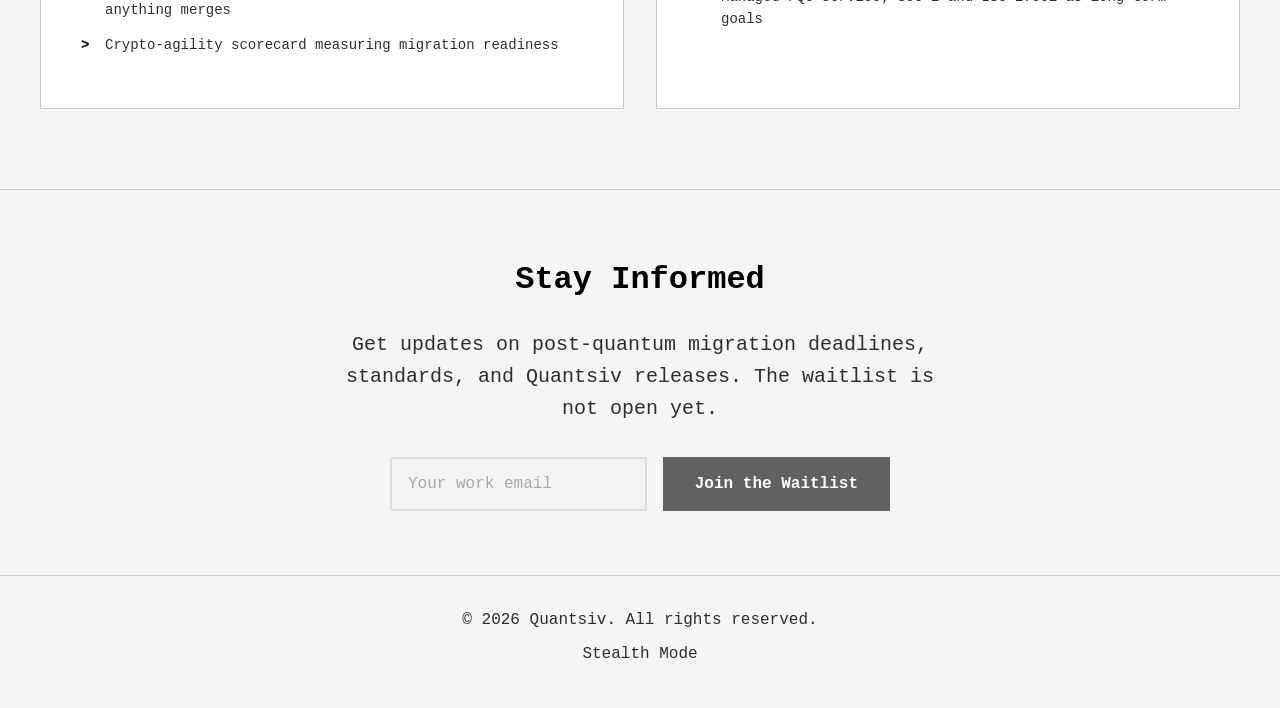
==== commit bf77e714: "Quantsiv landing page Co-Authored-By: Claude Opus 5.5 (1M context) <noreply@anthropic.com> Claude-Se" ====
--- a/index.html
+++ b/index.html
@@ -4,8 +4,8 @@
     <meta charset="UTF-8">
     <link rel="icon" href="assets/logo-symbol-black.png" type="image/png">
     <meta name="viewport" content="width=device-width, initial-scale=1.0">
-    <meta name="description" content="Quantsiv finds quantum-vulnerable cryptography in your code, quantifies harvest-now-decrypt-later exposure, and produces the Cryptographic Bill of Materials regulators now require.">
-    <title>Quantsiv - Quantum Security Platform</title>
+    <meta name="description" content="Quantsiv finds quantum-vulnerable cryptography in your code, ranks it by how long your data must stay secret, and produces the Cryptographic Bill of Materials that US federal guidance (EO 14412, OMB M-26-15) is built around.">
+    <title>Quantsiv - Cryptographic Change Control and CBOM Evidence</title>
     <link rel="stylesheet" href="style.css">
 </head>
 <body>
@@ -23,10 +23,10 @@
         </nav>
     </header>
 
-    <!-- Hero section -->
+    <!-- Hero section update-->
     <section class="hero">
-        <h1>Quantsiv: Quantum Security</h1>
-        <p class="hero-subheading">Adversaries are recording your encrypted data today to decrypt it once quantum computers arrive. Quantsiv maps every quantum-vulnerable key in your codebase and produces the Cryptographic Bill of Materials the 2030 deadlines require.</p>
+        <h1>Quantsiv: Cryptographic Change Control</h1>
+        <p class="hero-subheading">Quantsiv finds quantum-vulnerable cryptography in your code, ranks it by how long your data must stay secret, and flags the changes that add more. Scanning runs in your CI by default and produces a CycloneDX 1.6 Cryptographic Bill of Materials.</p>
         <div class="hero-buttons">
             <a href="#threat" class="cta-primary">Understand the Threat</a>
             <a href="#roadmap" class="cta-secondary">See the Roadmap</a>
@@ -49,32 +49,28 @@
                 <span class="banner-item">OMB M-26-15</span>
                 <span class="banner-item">NIST IR 8547</span>
                 <span class="banner-item">NSA CNSA 2.0</span>
-                <span class="banner-item">CISA PQC Guidance</span>
-                <span class="banner-item">G7 Quantum Roadmap</span>
-                <span class="banner-item">NIST FIPS 203 / 204 / 205</span>
-                <span class="banner-item">CycloneDX CBOM</span>
-                <span class="banner-item">EO 14412</span>
-                <span class="banner-item">OMB M-26-15</span>
-                <span class="banner-item">NIST IR 8547</span>
-                <span class="banner-item">NSA CNSA 2.0</span>
-                <span class="banner-item">CISA PQC Guidance</span>
-                <span class="banner-item">G7 Quantum Roadmap</span>
-                <span class="banner-item">NIST FIPS 203 / 204 / 205</span>
-                <span class="banner-item">CycloneDX CBOM</span>
-                <span class="banner-item">EO 14412</span>
-                <span class="banner-item">OMB M-26-15</span>
-                <span class="banner-item">NIST IR 8547</span>
-                <span class="banner-item">NSA CNSA 2.0</span>
-                <span class="banner-item">CISA PQC Guidance</span>
-                <span class="banner-item">G7 Quantum Roadmap</span>
-                <span class="banner-item">NIST FIPS 203 / 204 / 205</span>
-                <span class="banner-item">CycloneDX CBOM</span>
-                <span class="banner-item">EO 14412</span>
-                <span class="banner-item">OMB M-26-15</span>
-                <span class="banner-item">NIST IR 8547</span>
-                <span class="banner-item">NSA CNSA 2.0</span>
-                <span class="banner-item">CISA PQC Guidance</span>
-                <span class="banner-item">G7 Quantum Roadmap</span>
+                <span class="banner-item">EU NIS Cooperation Group Roadmap</span>
+                <span class="banner-item">NIST FIPS 203 / 204 / 205</span>
+                <span class="banner-item">CycloneDX CBOM</span>
+                <span class="banner-item">EO 14412</span>
+                <span class="banner-item">OMB M-26-15</span>
+                <span class="banner-item">NIST IR 8547</span>
+                <span class="banner-item">NSA CNSA 2.0</span>
+                <span class="banner-item">EU NIS Cooperation Group Roadmap</span>
+                <span class="banner-item">NIST FIPS 203 / 204 / 205</span>
+                <span class="banner-item">CycloneDX CBOM</span>
+                <span class="banner-item">EO 14412</span>
+                <span class="banner-item">OMB M-26-15</span>
+                <span class="banner-item">NIST IR 8547</span>
+                <span class="banner-item">NSA CNSA 2.0</span>
+                <span class="banner-item">EU NIS Cooperation Group Roadmap</span>
+                <span class="banner-item">NIST FIPS 203 / 204 / 205</span>
+                <span class="banner-item">CycloneDX CBOM</span>
+                <span class="banner-item">EO 14412</span>
+                <span class="banner-item">OMB M-26-15</span>
+                <span class="banner-item">NIST IR 8547</span>
+                <span class="banner-item">NSA CNSA 2.0</span>
+                <span class="banner-item">EU NIS Cooperation Group Roadmap</span>
             </div>
             <div class="banner-group" aria-hidden="true">
                 <span class="banner-item">NIST FIPS 203 / 204 / 205</span>
@@ -83,39 +79,35 @@
                 <span class="banner-item">OMB M-26-15</span>
                 <span class="banner-item">NIST IR 8547</span>
                 <span class="banner-item">NSA CNSA 2.0</span>
-                <span class="banner-item">CISA PQC Guidance</span>
-                <span class="banner-item">G7 Quantum Roadmap</span>
-                <span class="banner-item">NIST FIPS 203 / 204 / 205</span>
-                <span class="banner-item">CycloneDX CBOM</span>
-                <span class="banner-item">EO 14412</span>
-                <span class="banner-item">OMB M-26-15</span>
-                <span class="banner-item">NIST IR 8547</span>
-                <span class="banner-item">NSA CNSA 2.0</span>
-                <span class="banner-item">CISA PQC Guidance</span>
-                <span class="banner-item">G7 Quantum Roadmap</span>
-                <span class="banner-item">NIST FIPS 203 / 204 / 205</span>
-                <span class="banner-item">CycloneDX CBOM</span>
-                <span class="banner-item">EO 14412</span>
-                <span class="banner-item">OMB M-26-15</span>
-                <span class="banner-item">NIST IR 8547</span>
-                <span class="banner-item">NSA CNSA 2.0</span>
-                <span class="banner-item">CISA PQC Guidance</span>
-                <span class="banner-item">G7 Quantum Roadmap</span>
-                <span class="banner-item">NIST FIPS 203 / 204 / 205</span>
-                <span class="banner-item">CycloneDX CBOM</span>
-                <span class="banner-item">EO 14412</span>
-                <span class="banner-item">OMB M-26-15</span>
-                <span class="banner-item">NIST IR 8547</span>
-                <span class="banner-item">NSA CNSA 2.0</span>
-                <span class="banner-item">CISA PQC Guidance</span>
-                <span class="banner-item">G7 Quantum Roadmap</span>
+                <span class="banner-item">EU NIS Cooperation Group Roadmap</span>
+                <span class="banner-item">NIST FIPS 203 / 204 / 205</span>
+                <span class="banner-item">CycloneDX CBOM</span>
+                <span class="banner-item">EO 14412</span>
+                <span class="banner-item">OMB M-26-15</span>
+                <span class="banner-item">NIST IR 8547</span>
+                <span class="banner-item">NSA CNSA 2.0</span>
+                <span class="banner-item">EU NIS Cooperation Group Roadmap</span>
+                <span class="banner-item">NIST FIPS 203 / 204 / 205</span>
+                <span class="banner-item">CycloneDX CBOM</span>
+                <span class="banner-item">EO 14412</span>
+                <span class="banner-item">OMB M-26-15</span>
+                <span class="banner-item">NIST IR 8547</span>
+                <span class="banner-item">NSA CNSA 2.0</span>
+                <span class="banner-item">EU NIS Cooperation Group Roadmap</span>
+                <span class="banner-item">NIST FIPS 203 / 204 / 205</span>
+                <span class="banner-item">CycloneDX CBOM</span>
+                <span class="banner-item">EO 14412</span>
+                <span class="banner-item">OMB M-26-15</span>
+                <span class="banner-item">NIST IR 8547</span>
+                <span class="banner-item">NSA CNSA 2.0</span>
+                <span class="banner-item">EU NIS Cooperation Group Roadmap</span>
             </div>
         </div>
     </section>
 
     <!-- Security statement -->
     <section class="security-statement">
-        <p>The migration deadline is fixed. Your cryptographic inventory is not. Quantsiv closes the gap - continuously scanning your code so you know exactly what is exposed, how long it stays exposed, and what to replace it with.</p>
+        <p>The migration deadline is fixed. Your cryptographic inventory is not. Quantsiv closes the gap - scanning your code on every build so you see what is exposed, how long it stays exposed and what to move to.</p>
     </section>
 
     <!-- The Threat section -->
@@ -133,8 +125,8 @@
                 <p>What matters is not when the quantum computer arrives, but how long your data must stay secret. A system with a 25-year confidentiality requirement is already compromised if its traffic was captured yesterday. Health records, financial data, government communications and trade secrets are all in scope today.</p>
             </div>
             <div class="threat-card">
-                <h3>The exposure grows fastest in AI-written code</h3>
-                <p>Code assistants pick cryptographic primitives by pattern completion - RSA-2048, default JWT signing algorithms, MD5, deprecated TLS settings. It compiles, it passes tests, and it is quantum-vulnerable. Vibe-coded applications expand the attack surface faster than security teams can review it.</p>
+                <h3>AI-written code can add quantum-vulnerable defaults</h3>
+                <p>Code assistants pick cryptographic primitives by pattern completion, and they can reproduce quantum-vulnerable defaults. The code compiles and passes tests, and it is still quantum-vulnerable.</p>
             </div>
         </div>
 
@@ -146,7 +138,7 @@
             </div>
             <div class="hndl-arrow" aria-hidden="true">&rarr;</div>
             <div class="hndl-step">
-                <span class="hndl-year">2030 &ndash; 2035</span>
+                <span class="hndl-year">Later</span>
                 <h4>Decrypt</h4>
                 <p>A cryptographically relevant quantum computer breaks the archived public-key cryptography.</p>
             </div>
@@ -154,7 +146,7 @@
             <div class="hndl-step">
                 <span class="hndl-year">Then</span>
                 <h4>Expose</h4>
-                <p>Everything protected by RSA or ECC becomes readable - including data with years of confidentiality left.</p>
+                <p>Archived encryption and key establishment protected by RSA or ECC can be decrypted, including data with years of confidentiality left. For signatures the risk is future forgery, not retroactive decryption.</p>
             </div>
         </div>
     </section>
@@ -162,49 +154,49 @@
     <!-- Regulatory section -->
     <section id="compliance" class="section">
         <h2>The Deadline Is Already Set</h2>
-        <p class="section-subheading">This is not a speculative timeline. Every major standards body and government has published dated migration requirements.</p>
+        <p class="section-subheading">This is not a speculative timeline. Standards bodies and governments have published dated migration guidance and requirements.</p>
 
         <ol class="reg-timeline">
             <li class="reg-item">
-                <span class="reg-date">Aug 2024</span>
-                <div class="reg-body">
-                    <h4>NIST finalizes the post-quantum standards</h4>
+                <span class="reg-date">13 Aug 2024</span>
+                <div class="reg-body">
+                    <h4>NIST publishes the post-quantum standards</h4>
                     <p>FIPS 203 (ML-KEM) for key establishment, FIPS 204 (ML-DSA) and FIPS 205 (SLH-DSA) for digital signatures. The replacement algorithms now exist.</p>
                 </div>
             </li>
             <li class="reg-item">
                 <span class="reg-date">Nov 2024</span>
                 <div class="reg-body">
-                    <h4>NIST IR 8547 sets the deprecation clock</h4>
-                    <p>RSA-2048 and P-256 are deprecated for new systems by 2030, and quantum-vulnerable algorithms are disallowed in NIST standards by 2035.</p>
+                    <h4>NIST IR 8547 proposes the deprecation clock</h4>
+                    <p>In the initial public draft, 112-bit-strength RSA, ECC and DH, such as RSA-2048, are deprecated after 2030. All quantum-vulnerable public-key algorithms, including P-256, are disallowed after 2035.</p>
                 </div>
             </li>
             <li class="reg-item">
                 <span class="reg-date">22 Jun 2026</span>
                 <div class="reg-body">
                     <h4>Executive Order 14412 names the threat</h4>
-                    <p>The order describes adversaries "collecting United States information now, and decrypting it later once large-scale quantum computers are operational" - harvest now, decrypt later, stated as federal policy. It sets 31 Dec 2030 for PQC key establishment and 31 Dec 2031 for digital signatures on high-value and high-impact systems.</p>
+                    <p>The order addresses the harvest-now, decrypt-later threat. It sets 31 Dec 2030 for post-quantum key establishment and 31 Dec 2031 for signatures on high-value assets and high-impact systems.</p>
                 </div>
             </li>
             <li class="reg-item">
                 <span class="reg-date">24 Jun 2026</span>
                 <div class="reg-body">
-                    <h4>OMB M-26-15 mandates a central CBOM</h4>
-                    <p>A five-phase federal migration running 2026 to 2035, requiring agencies to build cryptographic inventories and populate a central Cryptographic Bill of Materials. Agency migration plans are due 22 October 2026.</p>
+                    <h4>OMB M-26-15 sets the federal migration phases</h4>
+                    <p>Five phases from 2026 to 2035. Agencies build an automated inventory whose data "should populate a central Cryptographic Bill of Materials". Agency plans are due 22 Oct 2026.</p>
                 </div>
             </li>
             <li class="reg-item">
                 <span class="reg-date">~Mar 2027</span>
                 <div class="reg-body">
                     <h4>CBOM minimum elements published</h4>
-                    <p>EO 14412 gives CISA and NIST 270 days to define the minimum elements of a Cryptographic Bill of Materials. Quantsiv already emits CycloneDX 1.6 CBOMs, so alignment is a mapping exercise rather than a rebuild.</p>
+                    <p>CISA, in coordination with NIST, publishes guidance on CBOM minimum elements within 270 days of EO 14412, about Mar 2027.</p>
                 </div>
             </li>
             <li class="reg-item">
                 <span class="reg-date">2030 &ndash; 2035</span>
                 <div class="reg-body">
-                    <h4>Compliance becomes mandatory</h4>
-                    <p>Key establishment by end-2030, signatures by end-2031, and full migration by 2035. National Security Systems follow NSA CNSA 2.0 to a 2033 deadline, and contractors are pulled in through federal acquisition rules.</p>
+                    <h4>Migration deadlines run to 2035</h4>
+                    <p>Under EO 14412, key establishment by 31 Dec 2030 and signatures by 31 Dec 2031 on high-value assets and high-impact systems, with a proposed FAR rule for covered contractors. NSA CNSA 2.0 sets exclusive-use dates between 2030 and 2033, depending on the category. In the EU, the NIS Cooperation Group roadmap (23 Jun 2025, a recommendation) asks for national strategies by end-2026, high-risk use cases by end-2030 and as many systems as feasible by 2035.</p>
                 </div>
             </li>
         </ol>
@@ -215,30 +207,32 @@
             <a href="https://www.whitehouse.gov/wp-content/uploads/2026/06/M-26-15-Execution-of-the-Migration-to-Post-Quantum-Cryptography.pdf" target="_blank" rel="noopener">OMB M-26-15</a>,
             <a href="https://nvlpubs.nist.gov/nistpubs/ir/2024/NIST.IR.8547.ipd.pdf" target="_blank" rel="noopener">NIST IR 8547</a>,
             <a href="https://www.cisa.gov/topics/risk-management/quantum" target="_blank" rel="noopener">CISA Post-Quantum Cryptography Initiative</a>,
-            <a href="https://www.nsa.gov/Cybersecurity/Post-Quantum-Cybersecurity-Resources/" target="_blank" rel="noopener">NSA CNSA 2.0</a>.
+            <a href="https://www.nsa.gov/Cybersecurity/Post-Quantum-Cybersecurity-Resources/" target="_blank" rel="noopener">NSA CNSA 2.0</a>,
+            <a href="https://csrc.nist.gov/pubs/fips/203/final" target="_blank" rel="noopener">NIST FIPS 203</a>,
+            <a href="https://digital-strategy.ec.europa.eu/en/library/coordinated-implementation-roadmap-transition-post-quantum-cryptography" target="_blank" rel="noopener">EU NIS Cooperation Group roadmap</a>.
         </p>
     </section>
 
     <!-- How it works section -->
     <section id="how-it-works" class="section section-alt">
         <h2>How Quantsiv Works</h2>
-        <p class="section-subheading">From code scanning to an audit-ready CBOM in 90 seconds</p>
+        <p class="section-subheading">From scanning your code to a CycloneDX 1.6 CBOM</p>
         <div class="process-steps">
             <div class="step">
                 <h3>1. Discover</h3>
-                <p>Quantsiv scans your repositories for cryptographic usage - source code, dependencies, configuration files, certificates and live TLS endpoints - and builds a complete inventory of your cryptographic assets. Agentless, installed through a GitHub App or Action, with no changes to your runtime.</p>
+                <p>Quantsiv scans for cryptographic usage in source code, key and certificate files, CI scripts and TLS endpoints you name or verify. Scanning runs in your CI by default. Only the CBOM and finding metadata reach Quantsiv, and only if you upload.</p>
             </div>
             <div class="step">
                 <h3>2. Analyze</h3>
-                <p>Each finding is evaluated against the quantum-vulnerable algorithms - RSA, ECDSA, Diffie-Hellman, DSA - and scored on two axes: cryptographic severity, and harvest-now-decrypt-later exposure, meaning how long the protected data must stay secret against the projected arrival of a quantum computer.</p>
+                <p>Each finding is evaluated against the quantum-vulnerable algorithms - RSA, ECDSA, Diffie-Hellman, DSA - and ranked on two tracks: harvest-now-decrypt-later exposure for encryption and key establishment, based on how long you declare the data must stay confidential, and a separate track for signatures against the signature deadline.</p>
             </div>
             <div class="step">
                 <h3>3. Prioritize</h3>
-                <p>Results are ranked so remediation follows business risk rather than raw finding count. A 30-year health record and a short-lived session token are not the same exposure, even when both use RSA. Every finding carries a plain-English explanation and its recommended replacement.</p>
+                <p>Results are ranked so remediation follows business risk rather than raw finding count. A long-lived health record and a short-lived session token are not the same exposure, even when both use RSA. Each finding carries the reason for its rank and, where the use is clear, the standard to migrate to.</p>
             </div>
             <div class="step">
                 <h3>4. Prove</h3>
-                <p>Export a CycloneDX 1.6 Cryptographic Bill of Materials and an audit-ready compliance report citing the authority behind each requirement. Continuous monitoring flags new quantum-vulnerable code the moment it is introduced, so the migration does not regress.</p>
+                <p>Export a CycloneDX 1.6 CBOM, SARIF and a ranked report. Each build is compared with the latest default-branch build, and the change check flags cryptography the change adds, so the migration does not regress.</p>
             </div>
         </div>
 
@@ -250,30 +244,39 @@
     <!-- Capabilities section -->
     <section id="capabilities" class="section">
         <h2>Capabilities</h2>
+        <p class="section-subheading">Detects common cryptographic APIs in Python, JavaScript and TypeScript, Go, Java and Kotlin, C#, Rust, Ruby, PHP, C and C++, Objective-C, Swift and Dart, openssl, ssh-keygen and keytool commands in CI and shell scripts, and keys and certificates in PEM and SSH formats. Pattern-based, so depth varies by language and some calls are missed.</p>
         <div class="capabilities-grid">
             <div class="capability-item">
                 <h3>Cryptographic Bill of Materials</h3>
-                <p>CycloneDX 1.6 CBOM output for every repository - the inventory artifact EO 14412 and OMB M-26-15 require.</p>
-            </div>
-            <div class="capability-item">
-                <h3>HNDL Risk Scoring</h3>
-                <p>Findings ranked by data confidentiality lifetime against the quantum horizon, not by algorithm name alone.</p>
-            </div>
-            <div class="capability-item">
-                <h3>Source and TLS Detection</h3>
-                <p>AST-level scanning of Python, Java and Go via cbomkit-lib, plus certificate and protocol analysis of live endpoints via sslyze.</p>
-            </div>
-            <div class="capability-item">
-                <h3>CI/CD Enforcement</h3>
-                <p>A GitHub Action that fails the build when new quantum-vulnerable cryptography is introduced, with SARIF results in your Code Scanning tab.</p>
-            </div>
-            <div class="capability-item">
-                <h3>Migration Guidance</h3>
-                <p>Concrete replacements for every finding - ML-KEM for key establishment, ML-DSA or SLH-DSA for signatures - with hybrid deployment patterns for backward compatibility.</p>
-            </div>
-            <div class="capability-item">
-                <h3>Audit-Ready Reporting</h3>
-                <p>One-click compliance reports that map each finding and each remediation to its regulatory driver.</p>
+                <p>CycloneDX 1.6 that passes the schema's strict validation. Import a CBOM from any producer and export the whole estate as one.</p>
+            </div>
+            <div class="capability-item">
+                <h3>Lifetime-aware ranking</h3>
+                <p>Declare how long each kind of data must stay confidential. Encryption and key exchange are ranked by that lifetime. Signatures are tracked separately against the signature deadline, because their risk is forgery, not retroactive decryption.</p>
+            </div>
+            <div class="capability-item">
+                <h3>Change check</h3>
+                <p>Compare each build with the latest default-branch build and flag the cryptography a change adds. Set policy per data class and record exceptions with a named approver and an expiry. Results go to Code Scanning as SARIF and, with the GitHub Actions template, to the pull request as a comment.</p>
+            </div>
+            <div class="capability-item">
+                <h3>Runs in your CI</h3>
+                <p>A container with templates for GitHub Actions, GitLab, Jenkins and Azure DevOps. Scanning works offline. Only the CBOM and finding metadata reach Quantsiv, and only if you upload.</p>
+            </div>
+            <div class="capability-item">
+                <h3>Keys, certificates and TLS</h3>
+                <p>Reads key and certificate files for algorithm and size. Probes the TLS endpoints you name; the hosted service probes only domains you prove you own with a DNS record.</p>
+            </div>
+            <div class="capability-item">
+                <h3>For coding assistants</h3>
+                <p>A read-only MCP server lets an AI coding assistant ask your policy and declared lifetimes before it writes cryptography. The same check runs at the gate. It has no write tools and no model of ours in it.</p>
+            </div>
+            <div class="capability-item">
+                <h3>Migration guidance</h3>
+                <p>Where the use is clear, each finding names the standard to move to: ML-KEM (FIPS 203), ML-DSA (FIPS 204) or SLH-DSA (FIPS 205), with hybrid key exchange during the transition.</p>
+            </div>
+            <div class="capability-item">
+                <h3>Honest limits</h3>
+                <p>Pattern matching misses aliased and dynamic calls, vendored code and dependencies. We state the limits up front.</p>
             </div>
         </div>
     </section>
@@ -287,36 +290,35 @@
             <article class="roadmap-phase">
                 <span class="phase-tag">Phase 1 &middot; Now &rarr; 2027</span>
                 <h3>Audit</h3>
-                <p>Deploy the MVP into CI/CD pipelines and map the full cryptographic footprint of every application.</p>
+                <p>Deploy into CI pipelines and map the cryptographic footprint of each application.</p>
                 <ul class="phase-list">
-                    <li>Pipeline integration for push, PR and scheduled scans</li>
-                    <li>Automated footprint mapping across code, dependencies, config and TLS</li>
+                    <li>Pipeline integration for push and pull request scans</li>
+                    <li>Footprint mapping across source code, key and certificate files, CI scripts and TLS endpoints</li>
                     <li>HNDL-specific vulnerability identification and prioritization</li>
-                    <li>CBOM output aligned to the March 2027 minimum-element standard</li>
-                    <li>JavaScript/TypeScript, container and cloud coverage</li>
+                    <li>CBOM output aligned to the CISA minimum elements once published, about Mar 2027</li>
+                    <li>JavaScript and TypeScript, C and C++, Swift and Dart; container and cloud inventory later</li>
                 </ul>
             </article>
 
             <article class="roadmap-phase">
                 <span class="phase-tag">Phase 2 &middot; 2027 &rarr; 2028</span>
                 <h3>Migrate</h3>
-                <p>Close the loop from finding to fix with automated remediation and hybrid cryptography.</p>
+                <p>Close the loop from finding to fix with suggested changes and hybrid cryptography.</p>
                 <ul class="phase-list">
-                    <li>Automated migration of vulnerable cryptographic dependencies</li>
+                    <li>Suggested changes as draft pull requests with the diff, rationale and cited authority, for a person to review</li>
                     <li>Hybrid ciphers running classical and post-quantum algorithms in parallel</li>
-                    <li>Generated pull requests with diffs, rationale and cited authority</li>
-                    <li>Rapid validation suites proving updates do not break functionality</li>
+                    <li>Validation suites that check updates do not break functionality</li>
                 </ul>
             </article>
 
             <article class="roadmap-phase">
                 <span class="phase-tag">Phase 3 &middot; 2028 &rarr; 2030</span>
                 <h3>Agentic Crypto-Agility</h3>
-                <p>Scale to distributed enterprise estates and let approved migrations execute autonomously in the pipeline.</p>
+                <p>Scale to distributed enterprise estates. Agents propose; deterministic checks verify; a person approves. Nothing merges or deploys on its own.</p>
                 <ul class="phase-list">
                     <li>Crypto-agile architecture across clouds, PKI, KMS and service meshes</li>
-                    <li>AI agents that select the optimal PQC algorithm for each use case</li>
-                    <li>Autonomous execution and verification of approved migrations in minutes</li>
+                    <li>Agents that propose a PQC algorithm for each use case, for a person to approve</li>
+                    <li>Deterministic verification of approved migrations before anything merges</li>
                     <li>Crypto-agility scorecard measuring migration readiness</li>
                 </ul>
             </article>
@@ -327,9 +329,9 @@
                 <p>One deployable unit covering audit, migration and optimized post-quantum cryptography.</p>
                 <ul class="phase-list">
                     <li>Dedicated cryptographic research team</li>
-                    <li>High-performance, constant-time implementations of standardized PQC primitives</li>
-                    <li>All-in-one plugin consolidating audit, migration and execution</li>
-                    <li>Managed PQC service, multi-region deployment and SOC 2 / ISO 27001</li>
+                    <li>Implementations of the standardized primitives, shipped only once validated under FIPS 140-3</li>
+                    <li>All-in-one product consolidating audit, migration and review</li>
+                    <li>Managed PQC service; SOC 2 and ISO 27001 as long-term goals</li>
                 </ul>
             </article>
         </div>
@@ -338,18 +340,18 @@
     <!-- Newsletter section -->
     <section class="newsletter">
         <h2>Stay Informed</h2>
-        <p>Get updates on post-quantum migration deadlines, standards, and Quantsiv releases.</p>
+        <p>Get updates on post-quantum migration deadlines, standards, and Quantsiv releases. The waitlist is not open yet.</p>
         <form id="contact-form">
-            <input type="email" placeholder="Your work email" required>
+            <input type="email" placeholder="Your work email" aria-label="Your work email" required disabled>
             <div id="form-message" class="form-message" style="display: none; margin-top: 0.5rem; min-height: 2rem;"></div>
-            <button type="submit">Join the Waitlist</button>
+            <button type="submit" disabled>Join the Waitlist</button>
         </form>
     </section>
 
     <!-- Footer -->
     <footer>
         <div>&copy; 2026 Quantsiv. All rights reserved.</div>
-        <div>Stealth Mode &bull; GitHub: lcorsini</div>
+        <div>Stealth Mode</div>
     </footer>
 
     <script src="script.js"></script>
--- a/style.css
+++ b/style.css
@@ -441,6 +441,16 @@
     background-color: var(--color-gray-dark);
 }
 
+.newsletter input:disabled,
+.newsletter button:disabled {
+    cursor: not-allowed;
+    opacity: 0.6;
+}
+
+.newsletter button:disabled:hover {
+    background-color: var(--color-black);
+}
+
 /* Footer */
 footer {
     text-align: center;
